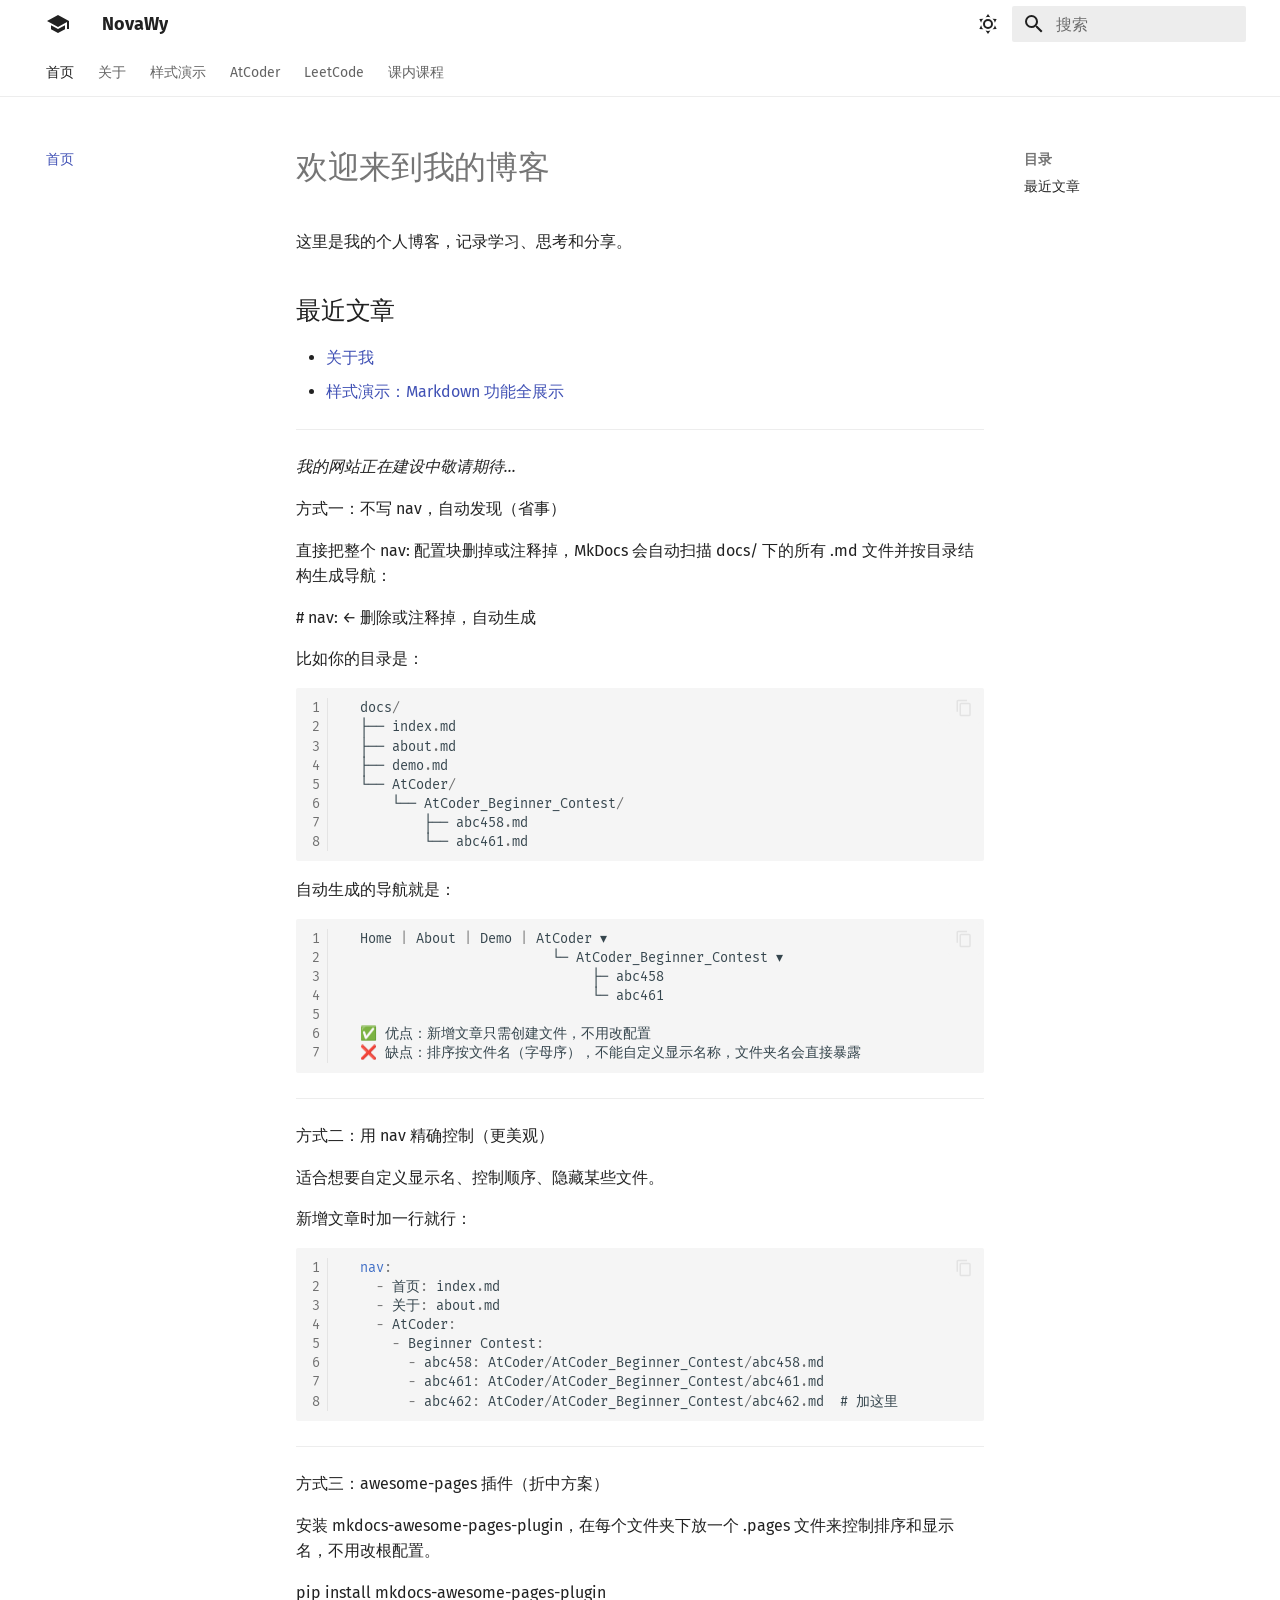
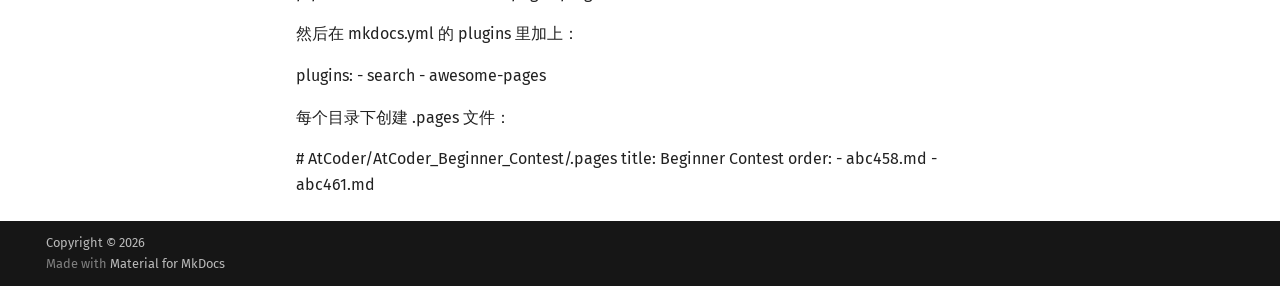
==== index.html @ ab128d50 "deploy: b3b03ea5d27dc5aefdd6d25a1f394c6f93656b08" ====
<!doctype html>
<html lang="zh" class="no-js">
  <head>
    
      <meta charset="utf-8">
      <meta name="viewport" content="width=device-width,initial-scale=1">
      
        <meta name="description" content="个人技术博客">
      
      
      
        <link rel="canonical" href="https://weiy02.github.io/Wei_Blog/">
      
      
      
        <link rel="next" href="about/">
      
      
        
      
      
      <link rel="icon" href="favicon.ico">
      <meta name="generator" content="mkdocs-1.6.1, mkdocs-material-9.7.6">
    
    
      
        <title>NovaWy</title>
      
    
    
      <link rel="stylesheet" href="assets/stylesheets/main.484c7ddc.min.css">
      
        
        <link rel="stylesheet" href="assets/stylesheets/palette.ab4e12ef.min.css">
      
      


    
    
      
    
    
      
        
        
        <link rel="preconnect" href="https://fonts.gstatic.com" crossorigin>
        <link rel="stylesheet" href="https://fonts.googleapis.com/css?family=Fira+Sans:300,300i,400,400i,700,700i%7CFira+Mono:400,400i,700,700i&display=fallback">
        <style>:root{--md-text-font:"Fira Sans";--md-code-font:"Fira Mono"}</style>
      
    
    
    <script>__md_scope=new URL(".",location),__md_hash=e=>[...e].reduce(((e,_)=>(e<<5)-e+_.charCodeAt(0)),0),__md_get=(e,_=localStorage,t=__md_scope)=>JSON.parse(_.getItem(t.pathname+"."+e)),__md_set=(e,_,t=localStorage,a=__md_scope)=>{try{t.setItem(a.pathname+"."+e,JSON.stringify(_))}catch(e){}}</script>
    
      

    
    
  </head>
  
  
    
    
      
    
    
    
    
    <body dir="ltr" data-md-color-scheme="default" data-md-color-primary="white" data-md-color-accent="red">
  
    
    <input class="md-toggle" data-md-toggle="drawer" type="checkbox" id="__drawer" autocomplete="off">
    <input class="md-toggle" data-md-toggle="search" type="checkbox" id="__search" autocomplete="off">
    <label class="md-overlay" for="__drawer"></label>
    <div data-md-component="skip">
      
        
        <a href="#_1" class="md-skip">
          跳转至
        </a>
      
    </div>
    <div data-md-component="announce">
      
    </div>
    
    
      

<header class="md-header" data-md-component="header">
  <nav class="md-header__inner md-grid" aria-label="页眉">
    <a href="." title="NovaWy" class="md-header__button md-logo" aria-label="NovaWy" data-md-component="logo">
      
  
  <svg xmlns="http://www.w3.org/2000/svg" viewBox="0 0 24 24"><path d="M12 3 1 9l11 6 9-4.91V17h2V9M5 13.18v4L12 21l7-3.82v-4L12 17z"/></svg>

    </a>
    <label class="md-header__button md-icon" for="__drawer">
      
      <svg xmlns="http://www.w3.org/2000/svg" viewBox="0 0 24 24"><path d="M3 6h18v2H3zm0 5h18v2H3zm0 5h18v2H3z"/></svg>
    </label>
    <div class="md-header__title" data-md-component="header-title">
      <div class="md-header__ellipsis">
        <div class="md-header__topic">
          <span class="md-ellipsis">
            NovaWy
          </span>
        </div>
        <div class="md-header__topic" data-md-component="header-topic">
          <span class="md-ellipsis">
            
              首页
            
          </span>
        </div>
      </div>
    </div>
    
      
        <form class="md-header__option" data-md-component="palette">
  
    
    
    
    <input class="md-option" data-md-color-media="(prefers-color-scheme: light)" data-md-color-scheme="default" data-md-color-primary="white" data-md-color-accent="red"  aria-label="切换暗色模式"  type="radio" name="__palette" id="__palette_0">
    
      <label class="md-header__button md-icon" title="切换暗色模式" for="__palette_1" hidden>
        <svg xmlns="http://www.w3.org/2000/svg" viewBox="0 0 24 24"><path d="M12 7a5 5 0 0 1 5 5 5 5 0 0 1-5 5 5 5 0 0 1-5-5 5 5 0 0 1 5-5m0 2a3 3 0 0 0-3 3 3 3 0 0 0 3 3 3 3 0 0 0 3-3 3 3 0 0 0-3-3m0-7 2.39 3.42C13.65 5.15 12.84 5 12 5s-1.65.15-2.39.42zM3.34 7l4.16-.35A7.2 7.2 0 0 0 5.94 8.5c-.44.74-.69 1.5-.83 2.29zm.02 10 1.76-3.77a7.131 7.131 0 0 0 2.38 4.14zM20.65 7l-1.77 3.79a7.02 7.02 0 0 0-2.38-4.15zm-.01 10-4.14.36c.59-.51 1.12-1.14 1.54-1.86.42-.73.69-1.5.83-2.29zM12 22l-2.41-3.44c.74.27 1.55.44 2.41.44.82 0 1.63-.17 2.37-.44z"/></svg>
      </label>
    
  
    
    
    
    <input class="md-option" data-md-color-media="(prefers-color-scheme: dark)" data-md-color-scheme="slate" data-md-color-primary="blue" data-md-color-accent="blue"  aria-label="切换亮色模式"  type="radio" name="__palette" id="__palette_1">
    
      <label class="md-header__button md-icon" title="切换亮色模式" for="__palette_0" hidden>
        <svg xmlns="http://www.w3.org/2000/svg" viewBox="0 0 24 24"><path d="m17.75 4.09-2.53 1.94.91 3.06-2.63-1.81-2.63 1.81.91-3.06-2.53-1.94L12.44 4l1.06-3 1.06 3zm3.5 6.91-1.64 1.25.59 1.98-1.7-1.17-1.7 1.17.59-1.98L15.75 11l2.06-.05L18.5 9l.69 1.95zm-2.28 4.95c.83-.08 1.72 1.1 1.19 1.85-.32.45-.66.87-1.08 1.27C15.17 23 8.84 23 4.94 19.07c-3.91-3.9-3.91-10.24 0-14.14.4-.4.82-.76 1.27-1.08.75-.53 1.93.36 1.85 1.19-.27 2.86.69 5.83 2.89 8.02a9.96 9.96 0 0 0 8.02 2.89m-1.64 2.02a12.08 12.08 0 0 1-7.8-3.47c-2.17-2.19-3.33-5-3.49-7.82-2.81 3.14-2.7 7.96.31 10.98 3.02 3.01 7.84 3.12 10.98.31"/></svg>
      </label>
    
  
</form>
      
    
    
      <script>var palette=__md_get("__palette");if(palette&&palette.color){if("(prefers-color-scheme)"===palette.color.media){var media=matchMedia("(prefers-color-scheme: light)"),input=document.querySelector(media.matches?"[data-md-color-media='(prefers-color-scheme: light)']":"[data-md-color-media='(prefers-color-scheme: dark)']");palette.color.media=input.getAttribute("data-md-color-media"),palette.color.scheme=input.getAttribute("data-md-color-scheme"),palette.color.primary=input.getAttribute("data-md-color-primary"),palette.color.accent=input.getAttribute("data-md-color-accent")}for(var[key,value]of Object.entries(palette.color))document.body.setAttribute("data-md-color-"+key,value)}</script>
    
    
    
      
      
        <label class="md-header__button md-icon" for="__search">
          
          <svg xmlns="http://www.w3.org/2000/svg" viewBox="0 0 24 24"><path d="M9.5 3A6.5 6.5 0 0 1 16 9.5c0 1.61-.59 3.09-1.56 4.23l.27.27h.79l5 5-1.5 1.5-5-5v-.79l-.27-.27A6.52 6.52 0 0 1 9.5 16 6.5 6.5 0 0 1 3 9.5 6.5 6.5 0 0 1 9.5 3m0 2C7 5 5 7 5 9.5S7 14 9.5 14 14 12 14 9.5 12 5 9.5 5"/></svg>
        </label>
        <div class="md-search" data-md-component="search" role="dialog">
  <label class="md-search__overlay" for="__search"></label>
  <div class="md-search__inner" role="search">
    <form class="md-search__form" name="search">
      <input type="text" class="md-search__input" name="query" aria-label="搜索" placeholder="搜索" autocapitalize="off" autocorrect="off" autocomplete="off" spellcheck="false" data-md-component="search-query" required>
      <label class="md-search__icon md-icon" for="__search">
        
        <svg xmlns="http://www.w3.org/2000/svg" viewBox="0 0 24 24"><path d="M9.5 3A6.5 6.5 0 0 1 16 9.5c0 1.61-.59 3.09-1.56 4.23l.27.27h.79l5 5-1.5 1.5-5-5v-.79l-.27-.27A6.52 6.52 0 0 1 9.5 16 6.5 6.5 0 0 1 3 9.5 6.5 6.5 0 0 1 9.5 3m0 2C7 5 5 7 5 9.5S7 14 9.5 14 14 12 14 9.5 12 5 9.5 5"/></svg>
        
        <svg xmlns="http://www.w3.org/2000/svg" viewBox="0 0 24 24"><path d="M20 11v2H8l5.5 5.5-1.42 1.42L4.16 12l7.92-7.92L13.5 5.5 8 11z"/></svg>
      </label>
      <nav class="md-search__options" aria-label="查找">
        
        <button type="reset" class="md-search__icon md-icon" title="清空当前内容" aria-label="清空当前内容" tabindex="-1">
          
          <svg xmlns="http://www.w3.org/2000/svg" viewBox="0 0 24 24"><path d="M19 6.41 17.59 5 12 10.59 6.41 5 5 6.41 10.59 12 5 17.59 6.41 19 12 13.41 17.59 19 19 17.59 13.41 12z"/></svg>
        </button>
      </nav>
      
    </form>
    <div class="md-search__output">
      <div class="md-search__scrollwrap" tabindex="0" data-md-scrollfix>
        <div class="md-search-result" data-md-component="search-result">
          <div class="md-search-result__meta">
            正在初始化搜索引擎
          </div>
          <ol class="md-search-result__list" role="presentation"></ol>
        </div>
      </div>
    </div>
  </div>
</div>
      
    
    
  </nav>
  
</header>
    
    <div class="md-container" data-md-component="container">
      
      
        
          
            
<nav class="md-tabs" aria-label="标签" data-md-component="tabs">
  <div class="md-grid">
    <ul class="md-tabs__list">
      
        
  
  
  
    
  
  
    <li class="md-tabs__item md-tabs__item--active">
      <a href="." class="md-tabs__link">
        
  
  
    
  
  首页

      </a>
    </li>
  

      
        
  
  
  
  
    <li class="md-tabs__item">
      <a href="about/" class="md-tabs__link">
        
  
  
    
  
  关于

      </a>
    </li>
  

      
        
  
  
  
  
    <li class="md-tabs__item">
      <a href="demo/" class="md-tabs__link">
        
  
  
    
  
  样式演示

      </a>
    </li>
  

      
        
  
  
  
  
    
    
      
  
  
  
  
    
    
      <li class="md-tabs__item">
        <a href="AtCoder/AtCoder_Beginner_Contest/abc458/" class="md-tabs__link">
          
  
  
  AtCoder

        </a>
      </li>
    
  

    
  

      
        
  
  
  
  
    
    
      <li class="md-tabs__item">
        <a href="LeetCode/11/" class="md-tabs__link">
          
  
  
  LeetCode

        </a>
      </li>
    
  

      
        
  
  
  
  
    
    
      <li class="md-tabs__item">
        <a href="Classes/%E6%95%B0%E6%8D%AE%E5%BA%93/" class="md-tabs__link">
          
  
  
  课内课程

        </a>
      </li>
    
  

      
    </ul>
  </div>
</nav>
          
        
      
      <main class="md-main" data-md-component="main">
        <div class="md-main__inner md-grid">
          
            
              
              <div class="md-sidebar md-sidebar--primary" data-md-component="sidebar" data-md-type="navigation" >
                <div class="md-sidebar__scrollwrap">
                  <div class="md-sidebar__inner">
                    


  


<nav class="md-nav md-nav--primary md-nav--lifted" aria-label="导航栏" data-md-level="0">
  <label class="md-nav__title" for="__drawer">
    <a href="." title="NovaWy" class="md-nav__button md-logo" aria-label="NovaWy" data-md-component="logo">
      
  
  <svg xmlns="http://www.w3.org/2000/svg" viewBox="0 0 24 24"><path d="M12 3 1 9l11 6 9-4.91V17h2V9M5 13.18v4L12 21l7-3.82v-4L12 17z"/></svg>

    </a>
    NovaWy
  </label>
  
  <ul class="md-nav__list" data-md-scrollfix>
    
      
      
  
  
    
  
  
  
    <li class="md-nav__item md-nav__item--active">
      
      <input class="md-nav__toggle md-toggle" type="checkbox" id="__toc">
      
      
        
      
      
        <label class="md-nav__link md-nav__link--active" for="__toc">
          
  
  
  <span class="md-ellipsis">
    
  
    首页
  

    
  </span>
  
  

          <span class="md-nav__icon md-icon"></span>
        </label>
      
      <a href="." class="md-nav__link md-nav__link--active">
        
  
  
  <span class="md-ellipsis">
    
  
    首页
  

    
  </span>
  
  

      </a>
      
        

<nav class="md-nav md-nav--secondary" aria-label="目录">
  
  
  
    
  
  
    <label class="md-nav__title" for="__toc">
      <span class="md-nav__icon md-icon"></span>
      目录
    </label>
    <ul class="md-nav__list" data-md-component="toc" data-md-scrollfix>
      
        <li class="md-nav__item">
  <a href="#_2" class="md-nav__link">
    <span class="md-ellipsis">
      
        最近文章
      
    </span>
  </a>
  
</li>
      
    </ul>
  
</nav>
      
    </li>
  

    
      
      
  
  
  
  
    <li class="md-nav__item">
      <a href="about/" class="md-nav__link">
        
  
  
  <span class="md-ellipsis">
    
  
    关于
  

    
  </span>
  
  

      </a>
    </li>
  

    
      
      
  
  
  
  
    <li class="md-nav__item">
      <a href="demo/" class="md-nav__link">
        
  
  
  <span class="md-ellipsis">
    
  
    样式演示
  

    
  </span>
  
  

      </a>
    </li>
  

    
      
      
  
  
  
  
    
    
    
    
      
      
    
    
    <li class="md-nav__item md-nav__item--nested">
      
        
        
        <input class="md-nav__toggle md-toggle " type="checkbox" id="__nav_4" >
        
          
          <label class="md-nav__link" for="__nav_4" id="__nav_4_label" tabindex="0">
            
  
  
  <span class="md-ellipsis">
    
  
    AtCoder
  

    
  </span>
  
  

            <span class="md-nav__icon md-icon"></span>
          </label>
        
        <nav class="md-nav" data-md-level="1" aria-labelledby="__nav_4_label" aria-expanded="false">
          <label class="md-nav__title" for="__nav_4">
            <span class="md-nav__icon md-icon"></span>
            
  
    AtCoder
  

          </label>
          <ul class="md-nav__list" data-md-scrollfix>
            
              
                
  
  
  
  
    
    
    
    
      
      
    
    
    <li class="md-nav__item md-nav__item--nested">
      
        
        
        <input class="md-nav__toggle md-toggle " type="checkbox" id="__nav_4_1" >
        
          
          <label class="md-nav__link" for="__nav_4_1" id="__nav_4_1_label" tabindex="0">
            
  
  
  <span class="md-ellipsis">
    
  
    Beginner Contest
  

    
  </span>
  
  

            <span class="md-nav__icon md-icon"></span>
          </label>
        
        <nav class="md-nav" data-md-level="2" aria-labelledby="__nav_4_1_label" aria-expanded="false">
          <label class="md-nav__title" for="__nav_4_1">
            <span class="md-nav__icon md-icon"></span>
            
  
    Beginner Contest
  

          </label>
          <ul class="md-nav__list" data-md-scrollfix>
            
              
                
  
  
  
  
    <li class="md-nav__item">
      <a href="AtCoder/AtCoder_Beginner_Contest/abc458/" class="md-nav__link">
        
  
  
  <span class="md-ellipsis">
    
  
    abc458
  

    
  </span>
  
  

      </a>
    </li>
  

              
            
              
                
  
  
  
  
    <li class="md-nav__item">
      <a href="AtCoder/AtCoder_Beginner_Contest/abc461/" class="md-nav__link">
        
  
  
  <span class="md-ellipsis">
    
  
    abc461
  

    
  </span>
  
  

      </a>
    </li>
  

              
            
          </ul>
        </nav>
      
    </li>
  

              
            
          </ul>
        </nav>
      
    </li>
  

    
      
      
  
  
  
  
    
    
    
    
      
      
    
    
    <li class="md-nav__item md-nav__item--nested">
      
        
        
        <input class="md-nav__toggle md-toggle " type="checkbox" id="__nav_5" >
        
          
          <label class="md-nav__link" for="__nav_5" id="__nav_5_label" tabindex="0">
            
  
  
  <span class="md-ellipsis">
    
  
    LeetCode
  

    
  </span>
  
  

            <span class="md-nav__icon md-icon"></span>
          </label>
        
        <nav class="md-nav" data-md-level="1" aria-labelledby="__nav_5_label" aria-expanded="false">
          <label class="md-nav__title" for="__nav_5">
            <span class="md-nav__icon md-icon"></span>
            
  
    LeetCode
  

          </label>
          <ul class="md-nav__list" data-md-scrollfix>
            
              
                
  
  
  
  
    <li class="md-nav__item">
      <a href="LeetCode/11/" class="md-nav__link">
        
  
  
  <span class="md-ellipsis">
    
  
    第11题
  

    
  </span>
  
  

      </a>
    </li>
  

              
            
          </ul>
        </nav>
      
    </li>
  

    
      
      
  
  
  
  
    
    
    
    
      
      
    
    
    <li class="md-nav__item md-nav__item--nested">
      
        
        
        <input class="md-nav__toggle md-toggle " type="checkbox" id="__nav_6" >
        
          
          <label class="md-nav__link" for="__nav_6" id="__nav_6_label" tabindex="0">
            
  
  
  <span class="md-ellipsis">
    
  
    课内课程
  

    
  </span>
  
  

            <span class="md-nav__icon md-icon"></span>
          </label>
        
        <nav class="md-nav" data-md-level="1" aria-labelledby="__nav_6_label" aria-expanded="false">
          <label class="md-nav__title" for="__nav_6">
            <span class="md-nav__icon md-icon"></span>
            
  
    课内课程
  

          </label>
          <ul class="md-nav__list" data-md-scrollfix>
            
              
                
  
  
  
  
    <li class="md-nav__item">
      <a href="Classes/%E6%95%B0%E6%8D%AE%E5%BA%93/" class="md-nav__link">
        
  
  
  <span class="md-ellipsis">
    
  
    数据库
  

    
  </span>
  
  

      </a>
    </li>
  

              
            
          </ul>
        </nav>
      
    </li>
  

    
  </ul>
</nav>
                  </div>
                </div>
              </div>
            
            
              
              <div class="md-sidebar md-sidebar--secondary" data-md-component="sidebar" data-md-type="toc" >
                <div class="md-sidebar__scrollwrap">
                  <div class="md-sidebar__inner">
                    

<nav class="md-nav md-nav--secondary" aria-label="目录">
  
  
  
    
  
  
    <label class="md-nav__title" for="__toc">
      <span class="md-nav__icon md-icon"></span>
      目录
    </label>
    <ul class="md-nav__list" data-md-component="toc" data-md-scrollfix>
      
        <li class="md-nav__item">
  <a href="#_2" class="md-nav__link">
    <span class="md-ellipsis">
      
        最近文章
      
    </span>
  </a>
  
</li>
      
    </ul>
  
</nav>
                  </div>
                </div>
              </div>
            
          
          
            <div class="md-content" data-md-component="content">
              
              <article class="md-content__inner md-typeset">
                
                  



<h1 id="_1">欢迎来到我的博客<a class="headerlink" href="#_1" title="Permanent link"></a></h1>
<p>这里是我的个人博客，记录学习、思考和分享。</p>
<h2 id="_2">最近文章<a class="headerlink" href="#_2" title="Permanent link"></a></h2>
<ul>
<li><a href="about/">关于我</a></li>
<li><a href="demo/">样式演示：Markdown 功能全展示</a></li>
</ul>
<hr />
<p><em>我的网站正在建设中敬请期待...</em></p>
<p>方式一：不写 nav，自动发现（省事）</p>
<p>直接把整个 nav: 配置块删掉或注释掉，MkDocs 会自动扫描 docs/ 下的所有 .md
  文件并按目录结构生成导航：</p>
<p># nav:         ← 删除或注释掉，自动生成</p>
<p>比如你的目录是：
<div class="highlight"><table class="highlighttable"><tr><td class="linenos"><div class="linenodiv"><pre><span></span><span class="normal">1</span>
<span class="normal">2</span>
<span class="normal">3</span>
<span class="normal">4</span>
<span class="normal">5</span>
<span class="normal">6</span>
<span class="normal">7</span>
<span class="normal">8</span></pre></div></td><td class="code"><div><pre><span></span><code><span class="w">  </span><span class="n">docs</span><span class="o">/</span>
<span class="w">  </span><span class="err">├──</span><span class="w"> </span><span class="n">index</span><span class="p">.</span><span class="n">md</span>
<span class="w">  </span><span class="err">├──</span><span class="w"> </span><span class="n">about</span><span class="p">.</span><span class="n">md</span>
<span class="w">  </span><span class="err">├──</span><span class="w"> </span><span class="n">demo</span><span class="p">.</span><span class="n">md</span>
<span class="w">  </span><span class="err">└──</span><span class="w"> </span><span class="n">AtCoder</span><span class="o">/</span>
<span class="w">      </span><span class="err">└──</span><span class="w"> </span><span class="n">AtCoder_Beginner_Contest</span><span class="o">/</span>
<span class="w">          </span><span class="err">├──</span><span class="w"> </span><span class="n">abc458</span><span class="p">.</span><span class="n">md</span>
<span class="w">          </span><span class="err">└──</span><span class="w"> </span><span class="n">abc461</span><span class="p">.</span><span class="n">md</span>
</code></pre></div></td></tr></table></div></p>
<p>自动生成的导航就是：
<div class="highlight"><table class="highlighttable"><tr><td class="linenos"><div class="linenodiv"><pre><span></span><span class="normal">1</span>
<span class="normal">2</span>
<span class="normal">3</span>
<span class="normal">4</span>
<span class="normal">5</span>
<span class="normal">6</span>
<span class="normal">7</span></pre></div></td><td class="code"><div><pre><span></span><code><span class="w">  </span><span class="n">Home</span><span class="w"> </span><span class="o">|</span><span class="w"> </span><span class="n">About</span><span class="w"> </span><span class="o">|</span><span class="w"> </span><span class="n">Demo</span><span class="w"> </span><span class="o">|</span><span class="w"> </span><span class="n">AtCoder</span><span class="w"> </span><span class="err">▾</span>
<span class="w">                          </span><span class="err">└─</span><span class="w"> </span><span class="n">AtCoder_Beginner_Contest</span><span class="w"> </span><span class="err">▾</span>
<span class="w">                               </span><span class="err">├─</span><span class="w"> </span><span class="n">abc458</span>
<span class="w">                               </span><span class="err">└─</span><span class="w"> </span><span class="n">abc461</span>

<span class="w">  </span><span class="err">✅</span><span class="w"> </span><span class="n">优点</span><span class="err">：</span><span class="n">新增文章只需创建文件</span><span class="err">，</span><span class="n">不用改配置</span>
<span class="w">  </span><span class="err">❌</span><span class="w"> </span><span class="n">缺点</span><span class="err">：</span><span class="n">排序按文件名</span><span class="err">（</span><span class="n">字母序</span><span class="err">），</span><span class="n">不能自定义显示名称</span><span class="err">，</span><span class="n">文件夹名会直接暴露</span>
</code></pre></div></td></tr></table></div></p>
<hr />
<p>方式二：用 nav 精确控制（更美观）</p>
<p>适合想要自定义显示名、控制顺序、隐藏某些文件。</p>
<p>新增文章时加一行就行：
<div class="highlight"><table class="highlighttable"><tr><td class="linenos"><div class="linenodiv"><pre><span></span><span class="normal">1</span>
<span class="normal">2</span>
<span class="normal">3</span>
<span class="normal">4</span>
<span class="normal">5</span>
<span class="normal">6</span>
<span class="normal">7</span>
<span class="normal">8</span></pre></div></td><td class="code"><div><pre><span></span><code><span class="w">  </span><span class="nl">nav</span><span class="p">:</span>
<span class="w">    </span><span class="o">-</span><span class="w"> </span><span class="n">首页</span><span class="o">:</span><span class="w"> </span><span class="n">index</span><span class="p">.</span><span class="n">md</span>
<span class="w">    </span><span class="o">-</span><span class="w"> </span><span class="n">关于</span><span class="o">:</span><span class="w"> </span><span class="n">about</span><span class="p">.</span><span class="n">md</span>
<span class="w">    </span><span class="o">-</span><span class="w"> </span><span class="n">AtCoder</span><span class="o">:</span>
<span class="w">      </span><span class="o">-</span><span class="w"> </span><span class="n">Beginner</span><span class="w"> </span><span class="n">Contest</span><span class="o">:</span>
<span class="w">        </span><span class="o">-</span><span class="w"> </span><span class="n">abc458</span><span class="o">:</span><span class="w"> </span><span class="n">AtCoder</span><span class="o">/</span><span class="n">AtCoder_Beginner_Contest</span><span class="o">/</span><span class="n">abc458</span><span class="p">.</span><span class="n">md</span>
<span class="w">        </span><span class="o">-</span><span class="w"> </span><span class="n">abc461</span><span class="o">:</span><span class="w"> </span><span class="n">AtCoder</span><span class="o">/</span><span class="n">AtCoder_Beginner_Contest</span><span class="o">/</span><span class="n">abc461</span><span class="p">.</span><span class="n">md</span>
<span class="w">        </span><span class="o">-</span><span class="w"> </span><span class="n">abc462</span><span class="o">:</span><span class="w"> </span><span class="n">AtCoder</span><span class="o">/</span><span class="n">AtCoder_Beginner_Contest</span><span class="o">/</span><span class="n">abc462</span><span class="p">.</span><span class="n">md</span><span class="w">  </span><span class="err">#</span><span class="w"> </span><span class="n">加这里</span>
</code></pre></div></td></tr></table></div></p>
<hr />
<p>方式三：awesome-pages 插件（折中方案）</p>
<p>安装 mkdocs-awesome-pages-plugin，在每个文件夹下放一个 .pages
  文件来控制排序和显示名，不用改根配置。</p>
<p>pip install mkdocs-awesome-pages-plugin</p>
<p>然后在 mkdocs.yml 的 plugins 里加上：</p>
<p>plugins:
    - search
    - awesome-pages</p>
<p>每个目录下创建 .pages 文件：</p>
<p># AtCoder/AtCoder_Beginner_Contest/.pages
  title: Beginner Contest
  order:
    - abc458.md
    - abc461.md</p>












                
              </article>
            </div>
          
          
<script>var target=document.getElementById(location.hash.slice(1));target&&target.name&&(target.checked=target.name.startsWith("__tabbed_"))</script>
        </div>
        
      </main>
      
        <footer class="md-footer">
  
  <div class="md-footer-meta md-typeset">
    <div class="md-footer-meta__inner md-grid">
      <div class="md-copyright">
  
    <div class="md-copyright__highlight">
      Copyright &copy; 2026
    </div>
  
  
    Made with
    <a href="https://squidfunk.github.io/mkdocs-material/" target="_blank" rel="noopener">
      Material for MkDocs
    </a>
  
</div>
      
    </div>
  </div>
</footer>
      
    </div>
    <div class="md-dialog" data-md-component="dialog">
      <div class="md-dialog__inner md-typeset"></div>
    </div>
    
    
    
      
      
      <script id="__config" type="application/json">{"annotate": null, "base": ".", "features": ["navigation.tabs", "navigation.instant", "content.code.copy"], "search": "assets/javascripts/workers/search.2c215733.min.js", "tags": null, "translations": {"clipboard.copied": "\u5df2\u590d\u5236", "clipboard.copy": "\u590d\u5236", "search.result.more.one": "\u5728\u8be5\u9875\u4e0a\u8fd8\u6709 1 \u4e2a\u7b26\u5408\u6761\u4ef6\u7684\u7ed3\u679c", "search.result.more.other": "\u5728\u8be5\u9875\u4e0a\u8fd8\u6709 # \u4e2a\u7b26\u5408\u6761\u4ef6\u7684\u7ed3\u679c", "search.result.none": "\u6ca1\u6709\u627e\u5230\u7b26\u5408\u6761\u4ef6\u7684\u7ed3\u679c", "search.result.one": "\u627e\u5230 1 \u4e2a\u7b26\u5408\u6761\u4ef6\u7684\u7ed3\u679c", "search.result.other": "# \u4e2a\u7b26\u5408\u6761\u4ef6\u7684\u7ed3\u679c", "search.result.placeholder": "\u952e\u5165\u4ee5\u5f00\u59cb\u641c\u7d22", "search.result.term.missing": "\u7f3a\u5c11", "select.version": "\u9009\u62e9\u5f53\u524d\u7248\u672c"}, "version": null}</script>
    
    
      <script src="assets/javascripts/bundle.79ae519e.min.js"></script>
      
    
  </body>
</html>
---- assets/stylesheets/main.484c7ddc.min.css ----
@charset "UTF-8";html{-webkit-text-size-adjust:none;-moz-text-size-adjust:none;text-size-adjust:none;box-sizing:border-box}*,:after,:before{box-sizing:inherit}@media (prefers-reduced-motion){*,:after,:before{transition:none!important}}body{margin:0}a,button,input,label{-webkit-tap-highlight-color:transparent}a{color:inherit;text-decoration:none}hr{border:0;box-sizing:initial;display:block;height:.05rem;overflow:visible;padding:0}small{font-size:80%}sub,sup{line-height:1em}img{border-style:none}table{border-collapse:initial;border-spacing:0}td,th{font-weight:400;vertical-align:top}button{background:#0000;border:0;font-family:inherit;font-size:inherit;margin:0;padding:0}input{border:0;outline:none}:root{--md-primary-fg-color:#4051b5;--md-primary-fg-color--light:#5d6cc0;--md-primary-fg-color--dark:#303fa1;--md-primary-bg-color:#fff;--md-primary-bg-color--light:#ffffffb3;--md-accent-fg-color:#526cfe;--md-accent-fg-color--transparent:#526cfe1a;--md-accent-bg-color:#fff;--md-accent-bg-color--light:#ffffffb3}[data-md-color-scheme=default]{color-scheme:light}[data-md-color-scheme=default] img[src$="#gh-dark-mode-only"],[data-md-color-scheme=default] img[src$="#only-dark"]{display:none}:root,[data-md-color-scheme=default]{--md-hue:225deg;--md-default-fg-color:#000000de;--md-default-fg-color--light:#0000008a;--md-default-fg-color--lighter:#00000052;--md-default-fg-color--lightest:#00000012;--md-default-bg-color:#fff;--md-default-bg-color--light:#ffffffb3;--md-default-bg-color--lighter:#ffffff4d;--md-default-bg-color--lightest:#ffffff1f;--md-code-fg-color:#36464e;--md-code-bg-color:#f5f5f5;--md-code-bg-color--light:#f5f5f5b3;--md-code-bg-color--lighter:#f5f5f54d;--md-code-hl-color:#4287ff;--md-code-hl-color--light:#4287ff1a;--md-code-hl-number-color:#d52a2a;--md-code-hl-special-color:#db1457;--md-code-hl-function-color:#a846b9;--md-code-hl-constant-color:#6e59d9;--md-code-hl-keyword-color:#3f6ec6;--md-code-hl-string-color:#1c7d4d;--md-code-hl-name-color:var(--md-code-fg-color);--md-code-hl-operator-color:var(--md-default-fg-color--light);--md-code-hl-punctuation-color:var(--md-default-fg-color--light);--md-code-hl-comment-color:var(--md-default-fg-color--light);--md-code-hl-generic-color:var(--md-default-fg-color--light);--md-code-hl-variable-color:var(--md-default-fg-color--light);--md-typeset-color:var(--md-default-fg-color);--md-typeset-a-color:var(--md-primary-fg-color);--md-typeset-del-color:#f5503d26;--md-typeset-ins-color:#0bd57026;--md-typeset-kbd-color:#fafafa;--md-typeset-kbd-accent-color:#fff;--md-typeset-kbd-border-color:#b8b8b8;--md-typeset-mark-color:#ffff0080;--md-typeset-table-color:#0000001f;--md-typeset-table-color--light:rgba(0,0,0,.035);--md-admonition-fg-color:var(--md-default-fg-color);--md-admonition-bg-color:var(--md-default-bg-color);--md-warning-fg-color:#000000de;--md-warning-bg-color:#ff9;--md-footer-fg-color:#fff;--md-footer-fg-color--light:#ffffffb3;--md-footer-fg-color--lighter:#ffffff73;--md-footer-bg-color:#000000de;--md-footer-bg-color--dark:#00000052;--md-shadow-z1:0 0.2rem 0.5rem #0000000d,0 0 0.05rem #0000001a;--md-shadow-z2:0 0.2rem 0.5rem #0000001a,0 0 0.05rem #00000040;--md-shadow-z3:0 0.2rem 0.5rem #0003,0 0 0.05rem #00000059}.md-icon svg{fill:currentcolor;display:block;height:1.2rem;width:1.2rem}body{-webkit-font-smoothing:antialiased;-moz-osx-font-smoothing:grayscale;--md-text-font-family:var(--md-text-font,_),-apple-system,BlinkMacSystemFont,Helvetica,Arial,sans-serif;--md-code-font-family:var(--md-code-font,_),SFMono-Regular,Consolas,Menlo,monospace}aside,body,input{font-feature-settings:"kern","liga";color:var(--md-typeset-color);font-family:var(--md-text-font-family)}code,kbd,pre{font-feature-settings:"kern";font-family:var(--md-code-font-family)}:root{--md-typeset-table-sort-icon:url('data:image/svg+xml;charset=utf-8,<svg xmlns="http://www.w3.org/2000/svg" viewBox="0 0 24 24"><path d="m18 21-4-4h3V7h-3l4-4 4 4h-3v10h3M2 19v-2h10v2M2 13v-2h7v2M2 7V5h4v2z"/></svg>');--md-typeset-table-sort-icon--asc:url('data:image/svg+xml;charset=utf-8,<svg xmlns="http://www.w3.org/2000/svg" viewBox="0 0 24 24"><path d="M19 17h3l-4 4-4-4h3V3h2M2 17h10v2H2M6 5v2H2V5m0 6h7v2H2z"/></svg>');--md-typeset-table-sort-icon--desc:url('data:image/svg+xml;charset=utf-8,<svg xmlns="http://www.w3.org/2000/svg" viewBox="0 0 24 24"><path d="M19 7h3l-4-4-4 4h3v14h2M2 17h10v2H2M6 5v2H2V5m0 6h7v2H2z"/></svg>')}.md-typeset{-webkit-print-color-adjust:exact;color-adjust:exact;font-size:.8rem;line-height:1.6;overflow-wrap:break-word}@media print{.md-typeset{font-size:.68rem}}.md-typeset blockquote,.md-typeset dl,.md-typeset figure,.md-typeset ol,.md-typeset pre,.md-typeset ul{margin-bottom:1em;margin-top:1em}.md-typeset h1{color:var(--md-default-fg-color--light);font-size:2em;line-height:1.3;margin:0 0 1.25em}.md-typeset h1,.md-typeset h2{font-weight:300;letter-spacing:-.01em}.md-typeset h2{font-size:1.5625em;line-height:1.4;margin:1.6em 0 .64em}.md-typeset h3{font-size:1.25em;font-weight:400;letter-spacing:-.01em;line-height:1.5;margin:1.6em 0 .8em}.md-typeset h2+h3{margin-top:.8em}.md-typeset h4{font-weight:700;letter-spacing:-.01em;margin:1em 0}.md-typeset h5,.md-typeset h6{color:var(--md-default-fg-color--light);font-size:.8em;font-weight:700;letter-spacing:-.01em;margin:1.25em 0}.md-typeset h5{text-transform:uppercase}.md-typeset h5 code{text-transform:none}.md-typeset hr{border-bottom:.05rem solid var(--md-default-fg-color--lightest);display:flow-root;margin:1.5em 0}.md-typeset a{color:var(--md-typeset-a-color);word-break:break-word}.md-typeset a,.md-typeset a:before{transition:color 125ms}.md-typeset a:focus,.md-typeset a:hover{color:var(--md-accent-fg-color)}.md-typeset a:focus code,.md-typeset a:hover code{background-color:var(--md-accent-fg-color--transparent);color:var(--md-accent-fg-color)}.md-typeset a code{color:var(--md-typeset-a-color)}.md-typeset a.focus-visible{outline-color:var(--md-accent-fg-color);outline-offset:.2rem}.md-typeset code,.md-typeset kbd,.md-typeset pre{color:var(--md-code-fg-color);direction:ltr;font-variant-ligatures:none;transition:background-color 125ms}@media print{.md-typeset code,.md-typeset kbd,.md-typeset pre{white-space:pre-wrap}}.md-typeset code{background-color:var(--md-code-bg-color);border-radius:.1rem;-webkit-box-decoration-break:clone;box-decoration-break:clone;font-size:.85em;padding:0 .2941176471em;transition:color 125ms,background-color 125ms;word-break:break-word}.md-typeset code:not(.focus-visible){-webkit-tap-highlight-color:transparent;outline:none}.md-typeset pre{display:flow-root;line-height:1.4;position:relative}.md-typeset pre>code{-webkit-box-decoration-break:slice;box-decoration-break:slice;box-shadow:none;display:block;margin:0;outline-color:var(--md-accent-fg-color);overflow:auto;padding:.7720588235em 1.1764705882em;scrollbar-color:var(--md-default-fg-color--lighter) #0000;scrollbar-width:thin;touch-action:auto;word-break:normal}.md-typeset pre>code:hover{scrollbar-color:var(--md-accent-fg-color) #0000}.md-typeset pre>code::-webkit-scrollbar{height:.2rem;width:.2rem}.md-typeset pre>code::-webkit-scrollbar-thumb{background-color:var(--md-default-fg-color--lighter)}.md-typeset pre>code::-webkit-scrollbar-thumb:hover{background-color:var(--md-accent-fg-color)}.md-typeset kbd{background-color:var(--md-typeset-kbd-color);border-radius:.1rem;box-shadow:0 .1rem 0 .05rem var(--md-typeset-kbd-border-color),0 .1rem 0 var(--md-typeset-kbd-border-color),0 -.1rem .2rem var(--md-typeset-kbd-accent-color) inset;color:var(--md-default-fg-color);display:inline-block;font-size:.75em;padding:0 .6666666667em;vertical-align:text-top;word-break:break-word}.md-typeset mark{background-color:var(--md-typeset-mark-color);-webkit-box-decoration-break:clone;box-decoration-break:clone;color:inherit;word-break:break-word}.md-typeset abbr{cursor:help;text-decoration:none}.md-typeset [data-preview],.md-typeset abbr{border-bottom:.05rem dotted var(--md-default-fg-color--light)}.md-typeset small{opacity:.75}[dir=ltr] .md-typeset sub,[dir=ltr] .md-typeset sup{margin-left:.078125em}[dir=rtl] .md-typeset sub,[dir=rtl] .md-typeset sup{margin-right:.078125em}[dir=ltr] .md-typeset blockquote{padding-left:.6rem}[dir=rtl] .md-typeset blockquote{padding-right:.6rem}[dir=ltr] .md-typeset blockquote{border-left:.2rem solid var(--md-default-fg-color--lighter)}[dir=rtl] .md-typeset blockquote{border-right:.2rem solid var(--md-default-fg-color--lighter)}.md-typeset blockquote{color:var(--md-default-fg-color--light);margin-left:0;margin-right:0}.md-typeset ul{list-style-type:disc}.md-typeset ul[type]{list-style-type:revert-layer}[dir=ltr] .md-typeset ol,[dir=ltr] .md-typeset ul{margin-left:.625em}[dir=rtl] .md-typeset ol,[dir=rtl] .md-typeset ul{margin-right:.625em}.md-typeset ol,.md-typeset ul{padding:0}.md-typeset ol:not([hidden]),.md-typeset ul:not([hidden]){display:flow-root}.md-typeset ol ol,.md-typeset ul ol{list-style-type:lower-alpha}.md-typeset ol ol ol,.md-typeset ul ol ol{list-style-type:lower-roman}.md-typeset ol ol ol ol,.md-typeset ul ol ol ol{list-style-type:upper-alpha}.md-typeset ol ol ol ol ol,.md-typeset ul ol ol ol ol{list-style-type:upper-roman}.md-typeset ol[type],.md-typeset ul[type]{list-style-type:revert-layer}[dir=ltr] .md-typeset ol li,[dir=ltr] .md-typeset ul li{margin-left:1.25em}[dir=rtl] .md-typeset ol li,[dir=rtl] .md-typeset ul li{margin-right:1.25em}.md-typeset ol li,.md-typeset ul li{margin-bottom:.5em}.md-typeset ol li blockquote,.md-typeset ol li p,.md-typeset ul li blockquote,.md-typeset ul li p{margin:.5em 0}.md-typeset ol li:last-child,.md-typeset ul li:last-child{margin-bottom:0}[dir=ltr] .md-typeset ol li ol,[dir=ltr] .md-typeset ol li ul,[dir=ltr] .md-typeset ul li ol,[dir=ltr] .md-typeset ul li ul{margin-left:.625em}[dir=rtl] .md-typeset ol li ol,[dir=rtl] .md-typeset ol li ul,[dir=rtl] .md-typeset ul li ol,[dir=rtl] .md-typeset ul li ul{margin-right:.625em}.md-typeset ol li ol,.md-typeset ol li ul,.md-typeset ul li ol,.md-typeset ul li ul{margin-bottom:.5em;margin-top:.5em}[dir=ltr] .md-typeset dd{margin-left:1.875em}[dir=rtl] .md-typeset dd{margin-right:1.875em}.md-typeset dd{margin-bottom:1.5em;margin-top:1em}.md-typeset img,.md-typeset svg,.md-typeset video{height:auto;max-width:100%}.md-typeset img[align=left]{margin:1em 1em 1em 0}.md-typeset img[align=right]{margin:1em 0 1em 1em}.md-typeset img[align]:only-child{margin-top:0}.md-typeset figure{display:flow-root;margin:1em auto;max-width:100%;text-align:center;width:fit-content}.md-typeset figure img{display:block;margin:0 auto}.md-typeset figcaption{font-style:italic;margin:1em auto;max-width:24rem}.md-typeset iframe{max-width:100%}.md-typeset table:not([class]){background-color:var(--md-default-bg-color);border:.05rem solid var(--md-typeset-table-color);border-radius:.1rem;display:inline-block;font-size:.64rem;max-width:100%;overflow:auto;touch-action:auto}@media print{.md-typeset table:not([class]){display:table}}.md-typeset table:not([class])+*{margin-top:1.5em}.md-typeset table:not([class]) td>:first-child,.md-typeset table:not([class]) th>:first-child{margin-top:0}.md-typeset table:not([class]) td>:last-child,.md-typeset table:not([class]) th>:last-child{margin-bottom:0}.md-typeset table:not([class]) td:not([align]),.md-typeset table:not([class]) th:not([align]){text-align:left}[dir=rtl] .md-typeset table:not([class]) td:not([align]),[dir=rtl] .md-typeset table:not([class]) th:not([align]){text-align:right}.md-typeset table:not([class]) th{font-weight:700;min-width:5rem;padding:.9375em 1.25em;vertical-align:top}.md-typeset table:not([class]) td{border-top:.05rem solid var(--md-typeset-table-color);padding:.9375em 1.25em;vertical-align:top}.md-typeset table:not([class]) tbody tr{transition:background-color 125ms}.md-typeset table:not([class]) tbody tr:hover{background-color:var(--md-typeset-table-color--light);box-shadow:0 .05rem 0 var(--md-default-bg-color) inset}.md-typeset table:not([class]) a{word-break:normal}.md-typeset table th[role=columnheader]{cursor:pointer}[dir=ltr] .md-typeset table th[role=columnheader]:after{margin-left:.5em}[dir=rtl] .md-typeset table th[role=columnheader]:after{margin-right:.5em}.md-typeset table th[role=columnheader]:after{content:"";display:inline-block;height:1.2em;-webkit-mask-image:var(--md-typeset-table-sort-icon);mask-image:var(--md-typeset-table-sort-icon);-webkit-mask-repeat:no-repeat;mask-repeat:no-repeat;-webkit-mask-size:contain;mask-size:contain;transition:background-color 125ms;vertical-align:text-bottom;width:1.2em}.md-typeset table th[role=columnheader]:hover:after{background-color:var(--md-default-fg-color--lighter)}.md-typeset table th[role=columnheader][aria-sort=ascending]:after{background-color:var(--md-default-fg-color--light);-webkit-mask-image:var(--md-typeset-table-sort-icon--asc);mask-image:var(--md-typeset-table-sort-icon--asc)}.md-typeset table th[role=columnheader][aria-sort=descending]:after{background-color:var(--md-default-fg-color--light);-webkit-mask-image:var(--md-typeset-table-sort-icon--desc);mask-image:var(--md-typeset-table-sort-icon--desc)}.md-typeset__scrollwrap{margin:1em -.8rem;overflow-x:auto;touch-action:auto}.md-typeset__table{display:inline-block;margin-bottom:.5em;padding:0 .8rem}@media print{.md-typeset__table{display:block}}html .md-typeset__table table{display:table;margin:0;overflow:hidden;width:100%}@media screen and (max-width:44.984375em){.md-content__inner>pre{margin:1em -.8rem}.md-content__inner>pre code{border-radius:0}}.md-typeset .md-author{border-radius:100%;display:block;flex-shrink:0;height:1.6rem;overflow:hidden;position:relative;transition:color 125ms,transform 125ms;width:1.6rem}.md-typeset .md-author img{display:block}.md-typeset .md-author--more{background:var(--md-default-fg-color--lightest);color:var(--md-default-fg-color--lighter);font-size:.6rem;font-weight:700;line-height:1.6rem;text-align:center}.md-typeset .md-author--long{height:2.4rem;width:2.4rem}.md-typeset a.md-author{transform:scale(1)}.md-typeset a.md-author img{border-radius:100%;filter:grayscale(100%) opacity(75%);transition:filter 125ms}.md-typeset a.md-author:focus,.md-typeset a.md-author:hover{transform:scale(1.1);z-index:1}.md-typeset a.md-author:focus img,.md-typeset a.md-author:hover img{filter:grayscale(0)}.md-banner{background-color:var(--md-footer-bg-color);color:var(--md-footer-fg-color);overflow:auto}@media print{.md-banner{display:none}}.md-banner--warning{background-color:var(--md-warning-bg-color);color:var(--md-warning-fg-color)}.md-banner__inner{font-size:.7rem;margin:.6rem auto;padding:0 .8rem}[dir=ltr] .md-banner__button{float:right}[dir=rtl] .md-banner__button{float:left}.md-banner__button{color:inherit;cursor:pointer;transition:opacity .25s}.no-js .md-banner__button{display:none}.md-banner__button:hover{opacity:.7}html{font-size:125%;height:100%;overflow-x:hidden}@media screen and (min-width:100em){html{font-size:137.5%}}@media screen and (min-width:125em){html{font-size:150%}}body{background-color:var(--md-default-bg-color);display:flex;flex-direction:column;font-size:.5rem;min-height:100%;position:relative;width:100%}@media print{body{display:block}}@media screen and (max-width:59.984375em){body[data-md-scrolllock]{position:fixed}}.md-grid{margin-left:auto;margin-right:auto;max-width:61rem}.md-container{display:flex;flex-direction:column;flex-grow:1}@media print{.md-container{display:block}}.md-main{flex-grow:1}.md-main__inner{display:flex;height:100%;margin-top:1.5rem}.md-ellipsis{overflow:hidden;text-overflow:ellipsis}.md-toggle{display:none}.md-option{height:0;opacity:0;position:absolute;width:0}.md-option:checked+label:not([hidden]){display:block}.md-option.focus-visible+label{outline-color:var(--md-accent-fg-color);outline-style:auto}.md-skip{background-color:var(--md-default-fg-color);border-radius:.1rem;color:var(--md-default-bg-color);font-size:.64rem;margin:.5rem;opacity:0;outline-color:var(--md-accent-fg-color);padding:.3rem .5rem;position:fixed;transform:translateY(.4rem);z-index:-1}.md-skip:focus{opacity:1;transform:translateY(0);transition:transform .25s cubic-bezier(.4,0,.2,1),opacity 175ms 75ms;z-index:10}@page{margin:25mm}:root{--md-clipboard-icon:url('data:image/svg+xml;charset=utf-8,<svg xmlns="http://www.w3.org/2000/svg" viewBox="0 0 24 24"><path d="M19 21H8V7h11m0-2H8a2 2 0 0 0-2 2v14a2 2 0 0 0 2 2h11a2 2 0 0 0 2-2V7a2 2 0 0 0-2-2m-3-4H4a2 2 0 0 0-2 2v14h2V3h12z"/></svg>')}.md-clipboard{border-radius:.1rem;color:var(--md-default-fg-color--lightest);cursor:pointer;height:1.5em;outline-color:var(--md-accent-fg-color);outline-offset:.1rem;transition:color .25s;width:1.5em;z-index:1}@media print{.md-clipboard{display:none}}.md-clipboard:not(.focus-visible){-webkit-tap-highlight-color:transparent;outline:none}:hover>.md-clipboard{color:var(--md-default-fg-color--light)}.md-clipboard:focus,.md-clipboard:hover{color:var(--md-accent-fg-color)}.md-clipboard:after{background-color:currentcolor;content:"";display:block;height:1.125em;margin:0 auto;-webkit-mask-image:var(--md-clipboard-icon);mask-image:var(--md-clipboard-icon);-webkit-mask-position:center;mask-position:center;-webkit-mask-repeat:no-repeat;mask-repeat:no-repeat;-webkit-mask-size:contain;mask-size:contain;width:1.125em}.md-clipboard--inline{cursor:pointer}.md-clipboard--inline code{transition:color .25s,background-color .25s}.md-clipboard--inline:focus code,.md-clipboard--inline:hover code{background-color:var(--md-accent-fg-color--transparent);color:var(--md-accent-fg-color)}:root{--md-code-select-icon:url('data:image/svg+xml;charset=utf-8,<svg xmlns="http://www.w3.org/2000/svg" viewBox="0 0 24 24"><path d="M19 19h-4v2h4c1.1 0 2-.9 2-2v-4h-2m0-12h-4v2h4v4h2V5c0-1.1-.9-2-2-2M5 5h4V3H5c-1.1 0-2 .9-2 2v4h2m0 6H3v4c0 1.1.9 2 2 2h4v-2H5zm2-4h2v2H7zm4 0h2v2h-2zm4 0h2v2h-2zM7 7h2v2H7zm4 0h2v2h-2zm4 0h2v2h-2zm-8 8h2v2H7zm4 0h2v2h-2zm4 0h2v2h-2z"/></svg>');--md-code-copy-icon:url('data:image/svg+xml;charset=utf-8,<svg xmlns="http://www.w3.org/2000/svg" viewBox="0 0 24 24"><path d="M19 21H8V7h11m0-2H8a2 2 0 0 0-2 2v14a2 2 0 0 0 2 2h11a2 2 0 0 0 2-2V7a2 2 0 0 0-2-2m-3-4H4a2 2 0 0 0-2 2v14h2V3h12z"/></svg>')}.md-typeset .md-code__content{display:grid}.md-code__nav{background-color:var(--md-code-bg-color--lighter);border-radius:.1rem;display:flex;gap:.2rem;padding:.2rem;position:absolute;right:.25em;top:.25em;transition:background-color .25s;z-index:1}:hover>.md-code__nav{background-color:var(--md-code-bg-color--light)}.md-code__button{color:var(--md-default-fg-color--lightest);cursor:pointer;display:block;height:1.5em;outline-color:var(--md-accent-fg-color);outline-offset:.1rem;transition:color .25s;width:1.5em}:hover>*>.md-code__button{color:var(--md-default-fg-color--light)}.md-code__button.focus-visible,.md-code__button:hover{color:var(--md-accent-fg-color)}.md-code__button--active{color:var(--md-default-fg-color)!important}.md-code__button:after{background-color:currentcolor;content:"";display:block;height:1.125em;margin:0 auto;-webkit-mask-position:center;mask-position:center;-webkit-mask-repeat:no-repeat;mask-repeat:no-repeat;-webkit-mask-size:contain;mask-size:contain;width:1.125em}.md-code__button[data-md-type=select]:after{-webkit-mask-image:var(--md-code-select-icon);mask-image:var(--md-code-select-icon)}.md-code__button[data-md-type=copy]:after{-webkit-mask-image:var(--md-code-copy-icon);mask-image:var(--md-code-copy-icon)}@keyframes consent{0%{opacity:0;transform:translateY(100%)}to{opacity:1;transform:translateY(0)}}@keyframes overlay{0%{opacity:0}to{opacity:1}}.md-consent__overlay{animation:overlay .25s both;-webkit-backdrop-filter:blur(.1rem);backdrop-filter:blur(.1rem);background-color:#0000008a;height:100%;opacity:1;position:fixed;top:0;width:100%;z-index:5}.md-consent__inner{animation:consent .5s cubic-bezier(.1,.7,.1,1) both;background-color:var(--md-default-bg-color);border:0;border-radius:.1rem;bottom:0;box-shadow:0 0 .2rem #0000001a,0 .2rem .4rem #0003;max-height:100%;overflow:auto;padding:0;position:fixed;width:100%;z-index:5}.md-consent__form{padding:.8rem}.md-consent__settings{display:none;margin:1em 0}input:checked+.md-consent__settings{display:block}.md-consent__controls{margin-bottom:.8rem}.md-typeset .md-consent__controls .md-button{display:inline}@media screen and (max-width:44.984375em){.md-typeset .md-consent__controls .md-button{display:block;margin-top:.4rem;text-align:center;width:100%}}.md-consent label{cursor:pointer}.md-content{flex-grow:1;min-width:0}.md-content__inner{margin:0 .8rem 1.2rem;padding-top:.6rem}@media screen and (min-width:76.25em){[dir=ltr] .md-sidebar--primary:not([hidden])~.md-content>.md-content__inner{margin-left:1.2rem}[dir=ltr] .md-sidebar--secondary:not([hidden])~.md-content>.md-content__inner,[dir=rtl] .md-sidebar--primary:not([hidden])~.md-content>.md-content__inner{margin-right:1.2rem}[dir=rtl] .md-sidebar--secondary:not([hidden])~.md-content>.md-content__inner{margin-left:1.2rem}}.md-content__inner:before{content:"";display:block;height:.4rem}.md-content__inner>:last-child{margin-bottom:0}[dir=ltr] .md-content__button{float:right}[dir=rtl] .md-content__button{float:left}[dir=ltr] .md-content__button{margin-left:.4rem}[dir=rtl] .md-content__button{margin-right:.4rem}.md-content__button{margin:.4rem 0;padding:0}@media print{.md-content__button{display:none}}.md-typeset .md-content__button{color:var(--md-default-fg-color--lighter)}.md-content__button svg{display:inline;vertical-align:top}[dir=rtl] .md-content__button svg{transform:scaleX(-1)}[dir=ltr] .md-dialog{right:.8rem}[dir=rtl] .md-dialog{left:.8rem}.md-dialog{background-color:var(--md-default-fg-color);border-radius:.1rem;bottom:.8rem;box-shadow:var(--md-shadow-z3);min-width:11.1rem;opacity:0;padding:.4rem .6rem;pointer-events:none;position:fixed;transform:translateY(100%);transition:transform 0ms .4s,opacity .4s;z-index:4}@media print{.md-dialog{display:none}}.md-dialog--active{opacity:1;pointer-events:auto;transform:translateY(0);transition:transform .4s cubic-bezier(.075,.85,.175,1),opacity .4s}.md-dialog__inner{color:var(--md-default-bg-color);font-size:.7rem}.md-feedback{margin:2em 0 1em;text-align:center}.md-feedback fieldset{border:none;margin:0;padding:0}.md-feedback__title{font-weight:700;margin:1em auto}.md-feedback__inner{position:relative}.md-feedback__list{display:flex;flex-wrap:wrap;place-content:baseline center;position:relative}.md-feedback__list:hover .md-icon:not(:disabled){color:var(--md-default-fg-color--lighter)}:disabled .md-feedback__list{min-height:1.8rem}.md-feedback__icon{color:var(--md-default-fg-color--light);cursor:pointer;flex-shrink:0;margin:0 .1rem;transition:color 125ms}.md-feedback__icon:not(:disabled).md-icon:hover{color:var(--md-accent-fg-color)}.md-feedback__icon:disabled{color:var(--md-default-fg-color--lightest);pointer-events:none}.md-feedback__note{opacity:0;position:relative;transform:translateY(.4rem);transition:transform .4s cubic-bezier(.1,.7,.1,1),opacity .15s}.md-feedback__note>*{margin:0 auto;max-width:16rem}:disabled .md-feedback__note{opacity:1;transform:translateY(0)}@media print{.md-feedback{display:none}}.md-footer{background-color:var(--md-footer-bg-color);color:var(--md-footer-fg-color)}@media print{.md-footer{display:none}}.md-footer__inner{justify-content:space-between;overflow:auto;padding:.2rem}.md-footer__inner:not([hidden]){display:flex}.md-footer__link{align-items:end;display:flex;flex-grow:0.01;margin-bottom:.4rem;margin-top:1rem;max-width:100%;outline-color:var(--md-accent-fg-color);overflow:hidden;transition:opacity .25s}.md-footer__link:focus,.md-footer__link:hover{opacity:.7}[dir=rtl] .md-footer__link svg{transform:scaleX(-1)}@media screen and (max-width:44.984375em){.md-footer__link--prev{flex-shrink:0}.md-footer__link--prev .md-footer__title{display:none}}[dir=ltr] .md-footer__link--next{margin-left:auto}[dir=rtl] .md-footer__link--next{margin-right:auto}.md-footer__link--next{text-align:right}[dir=rtl] .md-footer__link--next{text-align:left}.md-footer__title{flex-grow:1;font-size:.9rem;margin-bottom:.7rem;max-width:calc(100% - 2.4rem);padding:0 1rem;white-space:nowrap}.md-footer__button{margin:.2rem;padding:.4rem}.md-footer__direction{font-size:.64rem;opacity:.7}.md-footer-meta{background-color:var(--md-footer-bg-color--dark)}.md-footer-meta__inner{display:flex;flex-wrap:wrap;justify-content:space-between;padding:.2rem}html .md-footer-meta.md-typeset a{color:var(--md-footer-fg-color--light)}html .md-footer-meta.md-typeset a:focus,html .md-footer-meta.md-typeset a:hover{color:var(--md-footer-fg-color)}.md-copyright{color:var(--md-footer-fg-color--lighter);font-size:.64rem;margin:auto .6rem;padding:.4rem 0;width:100%}@media screen and (min-width:45em){.md-copyright{width:auto}}.md-copyright__highlight{color:var(--md-footer-fg-color--light)}.md-social{display:inline-flex;gap:.2rem;margin:0 .4rem;padding:.2rem 0 .6rem}@media screen and (min-width:45em){.md-social{padding:.6rem 0}}.md-social__link{display:inline-block;height:1.6rem;text-align:center;width:1.6rem}.md-social__link:before{line-height:1.9}.md-social__link svg{fill:currentcolor;max-height:.8rem;vertical-align:-25%}.md-typeset .md-button{border:.1rem solid;border-radius:.1rem;color:var(--md-primary-fg-color);cursor:pointer;display:inline-block;font-weight:700;padding:.625em 2em;transition:color 125ms,background-color 125ms,border-color 125ms}.md-typeset .md-button--primary{background-color:var(--md-primary-fg-color);border-color:var(--md-primary-fg-color);color:var(--md-primary-bg-color)}.md-typeset .md-button:focus,.md-typeset .md-button:hover{background-color:var(--md-accent-fg-color);border-color:var(--md-accent-fg-color);color:var(--md-accent-bg-color)}[dir=ltr] .md-typeset .md-input{border-top-left-radius:.1rem}[dir=ltr] .md-typeset .md-input,[dir=rtl] .md-typeset .md-input{border-top-right-radius:.1rem}[dir=rtl] .md-typeset .md-input{border-top-left-radius:.1rem}.md-typeset .md-input{border-bottom:.1rem solid var(--md-default-fg-color--lighter);box-shadow:var(--md-shadow-z1);font-size:.8rem;height:1.8rem;padding:0 .6rem;transition:border .25s,box-shadow .25s}.md-typeset .md-input:focus,.md-typeset .md-input:hover{border-bottom-color:var(--md-accent-fg-color);box-shadow:var(--md-shadow-z2)}.md-typeset .md-input--stretch{width:100%}.md-header{background-color:var(--md-primary-fg-color);box-shadow:0 0 .2rem #0000,0 .2rem .4rem #0000;color:var(--md-primary-bg-color);display:block;left:0;position:sticky;right:0;top:0;z-index:4}@media print{.md-header{display:none}}.md-header[hidden]{transform:translateY(-100%);transition:transform .25s cubic-bezier(.8,0,.6,1),box-shadow .25s}.md-header--shadow{box-shadow:0 0 .2rem #0000001a,0 .2rem .4rem #0003;transition:transform .25s cubic-bezier(.1,.7,.1,1),box-shadow .25s}.md-header__inner{align-items:center;display:flex;padding:0 .2rem}.md-header__button{color:currentcolor;cursor:pointer;margin:.2rem;outline-color:var(--md-accent-fg-color);padding:.4rem;position:relative;transition:opacity .25s;vertical-align:middle;z-index:1}.md-header__button:hover{opacity:.7}.md-header__button:not([hidden]){display:inline-block}.md-header__button:not(.focus-visible){-webkit-tap-highlight-color:transparent;outline:none}.md-header__button.md-logo{margin:.2rem;padding:.4rem}@media screen and (max-width:76.234375em){.md-header__button.md-logo{display:none}}.md-header__button.md-logo img,.md-header__button.md-logo svg{fill:currentcolor;display:block;height:1.2rem;width:auto}@media screen and (min-width:60em){.md-header__button[for=__search]{display:none}}.no-js .md-header__button[for=__search]{display:none}[dir=rtl] .md-header__button[for=__search] svg{transform:scaleX(-1)}@media screen and (min-width:76.25em){.md-header__button[for=__drawer]{display:none}}.md-header__topic{display:flex;max-width:100%;position:absolute;transition:transform .4s cubic-bezier(.1,.7,.1,1),opacity .15s;white-space:nowrap}.md-header__topic+.md-header__topic{opacity:0;pointer-events:none;transform:translateX(1.25rem);transition:transform .4s cubic-bezier(1,.7,.1,.1),opacity .15s;z-index:-1}[dir=rtl] .md-header__topic+.md-header__topic{transform:translateX(-1.25rem)}.md-header__topic:first-child{font-weight:700}[dir=ltr] .md-header__title{margin-left:1rem;margin-right:.4rem}[dir=rtl] .md-header__title{margin-left:.4rem;margin-right:1rem}.md-header__title{flex-grow:1;font-size:.9rem;height:2.4rem;line-height:2.4rem}.md-header__title--active .md-header__topic{opacity:0;pointer-events:none;transform:translateX(-1.25rem);transition:transform .4s cubic-bezier(1,.7,.1,.1),opacity .15s;z-index:-1}[dir=rtl] .md-header__title--active .md-header__topic{transform:translateX(1.25rem)}.md-header__title--active .md-header__topic+.md-header__topic{opacity:1;pointer-events:auto;transform:translateX(0);transition:transform .4s cubic-bezier(.1,.7,.1,1),opacity .15s;z-index:0}.md-header__title>.md-header__ellipsis{height:100%;position:relative;width:100%}.md-header__option{display:flex;flex-shrink:0;max-width:100%;transition:max-width 0ms .25s,opacity .25s .25s;white-space:nowrap}[data-md-toggle=search]:checked~.md-header .md-header__option{max-width:0;opacity:0;transition:max-width 0ms,opacity 0ms}.md-header__option>input{bottom:0}.md-header__source{display:none}@media screen and (min-width:60em){[dir=ltr] .md-header__source{margin-left:1rem}[dir=rtl] .md-header__source{margin-right:1rem}.md-header__source{display:block;max-width:11.7rem;width:11.7rem}}@media screen and (min-width:76.25em){[dir=ltr] .md-header__source{margin-left:1.4rem}[dir=rtl] .md-header__source{margin-right:1.4rem}}.md-meta{color:var(--md-default-fg-color--light);font-size:.7rem;line-height:1.3}.md-meta__list{display:inline-flex;flex-wrap:wrap;list-style:none;margin:0;padding:0}.md-meta__item:not(:last-child):after{content:"·";margin-left:.2rem;margin-right:.2rem}.md-meta__link{color:var(--md-typeset-a-color)}.md-meta__link:focus,.md-meta__link:hover{color:var(--md-accent-fg-color)}.md-draft{background-color:#ff1744;border-radius:.125em;color:#fff;display:inline-block;font-weight:700;padding-left:.5714285714em;padding-right:.5714285714em}:root{--md-nav-icon--prev:url('data:image/svg+xml;charset=utf-8,<svg xmlns="http://www.w3.org/2000/svg" viewBox="0 0 24 24"><path d="M20 11v2H8l5.5 5.5-1.42 1.42L4.16 12l7.92-7.92L13.5 5.5 8 11z"/></svg>');--md-nav-icon--next:url('data:image/svg+xml;charset=utf-8,<svg xmlns="http://www.w3.org/2000/svg" viewBox="0 0 24 24"><path d="M8.59 16.58 13.17 12 8.59 7.41 10 6l6 6-6 6z"/></svg>');--md-toc-icon:url('data:image/svg+xml;charset=utf-8,<svg xmlns="http://www.w3.org/2000/svg" viewBox="0 0 24 24"><path d="M3 9h14V7H3zm0 4h14v-2H3zm0 4h14v-2H3zm16 0h2v-2h-2zm0-10v2h2V7zm0 6h2v-2h-2z"/></svg>')}.md-nav{font-size:.7rem;line-height:1.3}.md-nav__title{color:var(--md-default-fg-color--light);display:block;font-weight:700;overflow:hidden;padding:0 .6rem;text-overflow:ellipsis}.md-nav__title .md-nav__button{display:none}.md-nav__title .md-nav__button img{height:100%;width:auto}.md-nav__title .md-nav__button.md-logo img,.md-nav__title .md-nav__button.md-logo svg{fill:currentcolor;display:block;height:2.4rem;max-width:100%;object-fit:contain;width:auto}.md-nav__list{list-style:none;margin:0;padding:0}.md-nav__link{align-items:flex-start;display:flex;gap:.4rem;margin-top:.625em;scroll-snap-align:start;transition:color 125ms}.md-nav__link--passed,.md-nav__link--passed code{color:var(--md-default-fg-color--light)}.md-nav__item .md-nav__link--active,.md-nav__item .md-nav__link--active code{color:var(--md-typeset-a-color)}.md-nav__link .md-ellipsis{position:relative}.md-nav__link .md-ellipsis code{word-break:normal}[dir=ltr] .md-nav__link .md-icon:last-child{margin-left:auto}[dir=rtl] .md-nav__link .md-icon:last-child{margin-right:auto}.md-nav__link .md-typeset{font-size:.7rem;line-height:1.3}.md-nav__link svg{fill:currentcolor;flex-shrink:0;height:1.3em;position:relative}.md-nav__link[for]:focus,.md-nav__link[for]:hover,.md-nav__link[href]:focus,.md-nav__link[href]:hover{color:var(--md-accent-fg-color);cursor:pointer}.md-nav__link[for]:focus code,.md-nav__link[for]:hover code,.md-nav__link[href]:focus code,.md-nav__link[href]:hover code{background-color:var(--md-accent-fg-color--transparent);color:var(--md-accent-fg-color)}.md-nav__link.focus-visible{outline-color:var(--md-accent-fg-color);outline-offset:.2rem}.md-nav--primary .md-nav__link[for=__toc]{display:none}.md-nav--primary .md-nav__link[for=__toc] .md-icon:after{background-color:currentcolor;display:block;height:100%;-webkit-mask-image:var(--md-toc-icon);mask-image:var(--md-toc-icon);width:100%}.md-nav--primary .md-nav__link[for=__toc]~.md-nav{display:none}.md-nav__container>.md-nav__link{margin-top:0}.md-nav__container>.md-nav__link:first-child{flex-grow:1;min-width:0}.md-nav__icon{flex-shrink:0}.md-nav__source{display:none}@media screen and (max-width:76.234375em){.md-nav--primary,.md-nav--primary .md-nav{background-color:var(--md-default-bg-color);display:flex;flex-direction:column;height:100%;left:0;position:absolute;right:0;top:0;z-index:1}.md-nav--primary .md-nav__item,.md-nav--primary .md-nav__title{font-size:.8rem;line-height:1.5}.md-nav--primary .md-nav__title{background-color:var(--md-default-fg-color--lightest);color:var(--md-default-fg-color--light);cursor:pointer;height:5.6rem;line-height:2.4rem;padding:3rem .8rem .2rem;position:relative;white-space:nowrap}[dir=ltr] .md-nav--primary .md-nav__title .md-nav__icon{left:.4rem}[dir=rtl] .md-nav--primary .md-nav__title .md-nav__icon{right:.4rem}.md-nav--primary .md-nav__title .md-nav__icon{display:block;height:1.2rem;margin:.2rem;position:absolute;top:.4rem;width:1.2rem}.md-nav--primary .md-nav__title .md-nav__icon:after{background-color:currentcolor;content:"";display:block;height:100%;-webkit-mask-image:var(--md-nav-icon--prev);mask-image:var(--md-nav-icon--prev);-webkit-mask-position:center;mask-position:center;-webkit-mask-repeat:no-repeat;mask-repeat:no-repeat;-webkit-mask-size:contain;mask-size:contain;width:100%}.md-nav--primary .md-nav__title~.md-nav__list{background-color:var(--md-default-bg-color);box-shadow:0 .05rem 0 var(--md-default-fg-color--lightest) inset;overflow-y:auto;scroll-snap-type:y mandatory;touch-action:pan-y}.md-nav--primary .md-nav__title~.md-nav__list>:first-child{border-top:0}.md-nav--primary .md-nav__title[for=__drawer]{background-color:var(--md-primary-fg-color);color:var(--md-primary-bg-color);font-weight:700}.md-nav--primary .md-nav__title .md-logo{display:block;left:.2rem;margin:.2rem;padding:.4rem;position:absolute;right:.2rem;top:.2rem}.md-nav--primary .md-nav__list{flex:1}.md-nav--primary .md-nav__item{border-top:.05rem solid var(--md-default-fg-color--lightest)}.md-nav--primary .md-nav__item--active>.md-nav__link{color:var(--md-typeset-a-color)}.md-nav--primary .md-nav__item--active>.md-nav__link:focus,.md-nav--primary .md-nav__item--active>.md-nav__link:hover{color:var(--md-accent-fg-color)}.md-nav--primary .md-nav__link{margin-top:0;padding:.6rem .8rem}.md-nav--primary .md-nav__link svg{margin-top:.1em}.md-nav--primary .md-nav__link>.md-nav__link{padding:0}[dir=ltr] .md-nav--primary .md-nav__link .md-nav__icon{margin-right:-.2rem}[dir=rtl] .md-nav--primary .md-nav__link .md-nav__icon{margin-left:-.2rem}.md-nav--primary .md-nav__link .md-nav__icon{font-size:1.2rem;height:1.2rem;width:1.2rem}.md-nav--primary .md-nav__link .md-nav__icon:after{background-color:currentcolor;content:"";display:block;height:100%;-webkit-mask-image:var(--md-nav-icon--next);mask-image:var(--md-nav-icon--next);-webkit-mask-position:center;mask-position:center;-webkit-mask-repeat:no-repeat;mask-repeat:no-repeat;-webkit-mask-size:contain;mask-size:contain;width:100%}[dir=rtl] .md-nav--primary .md-nav__icon:after{transform:scale(-1)}.md-nav--primary .md-nav--secondary .md-nav{background-color:initial;position:static}[dir=ltr] .md-nav--primary .md-nav--secondary .md-nav .md-nav__link{padding-left:1.4rem}[dir=rtl] .md-nav--primary .md-nav--secondary .md-nav .md-nav__link{padding-right:1.4rem}[dir=ltr] .md-nav--primary .md-nav--secondary .md-nav .md-nav .md-nav__link{padding-left:2rem}[dir=rtl] .md-nav--primary .md-nav--secondary .md-nav .md-nav .md-nav__link{padding-right:2rem}[dir=ltr] .md-nav--primary .md-nav--secondary .md-nav .md-nav .md-nav .md-nav__link{padding-left:2.6rem}[dir=rtl] .md-nav--primary .md-nav--secondary .md-nav .md-nav .md-nav .md-nav__link{padding-right:2.6rem}[dir=ltr] .md-nav--primary .md-nav--secondary .md-nav .md-nav .md-nav .md-nav .md-nav__link{padding-left:3.2rem}[dir=rtl] .md-nav--primary .md-nav--secondary .md-nav .md-nav .md-nav .md-nav .md-nav__link{padding-right:3.2rem}.md-nav--secondary{background-color:initial}.md-nav__toggle~.md-nav{display:flex;opacity:0;transform:translateX(100%);transition:transform .25s cubic-bezier(.8,0,.6,1),opacity 125ms 50ms}[dir=rtl] .md-nav__toggle~.md-nav{transform:translateX(-100%)}.md-nav__toggle:checked~.md-nav{opacity:1;transform:translateX(0);transition:transform .25s cubic-bezier(.4,0,.2,1),opacity 125ms 125ms}.md-nav__toggle:checked~.md-nav>.md-nav__list{backface-visibility:hidden}}@media screen and (max-width:59.984375em){.md-nav--primary .md-nav__link[for=__toc]{display:flex}.md-nav--primary .md-nav__link[for=__toc] .md-icon:after{content:""}.md-nav--primary .md-nav__link[for=__toc]+.md-nav__link{display:none}.md-nav--primary .md-nav__link[for=__toc]~.md-nav{display:flex}.md-nav__source{background-color:var(--md-primary-fg-color--dark);color:var(--md-primary-bg-color);display:block;padding:0 .2rem}}@media screen and (min-width:60em) and (max-width:76.234375em){.md-nav--integrated .md-nav__link[for=__toc]{display:flex}.md-nav--integrated .md-nav__link[for=__toc] .md-icon:after{content:""}.md-nav--integrated .md-nav__link[for=__toc]+.md-nav__link{display:none}.md-nav--integrated .md-nav__link[for=__toc]~.md-nav{display:flex}}@media screen and (min-width:60em){.md-nav{margin-bottom:-.4rem}.md-nav--secondary .md-nav__title{background:var(--md-default-bg-color);box-shadow:0 0 .4rem .4rem var(--md-default-bg-color);position:sticky;top:0;z-index:1}.md-nav--secondary .md-nav__title[for=__toc]{scroll-snap-align:start}.md-nav--secondary .md-nav__title .md-nav__icon{display:none}[dir=ltr] .md-nav--secondary .md-nav__list{padding-left:.6rem}[dir=rtl] .md-nav--secondary .md-nav__list{padding-right:.6rem}.md-nav--secondary .md-nav__list{padding-bottom:.4rem}[dir=ltr] .md-nav--secondary .md-nav__item>.md-nav__link{margin-right:.4rem}[dir=rtl] .md-nav--secondary .md-nav__item>.md-nav__link{margin-left:.4rem}}@media screen and (min-width:76.25em){.md-nav{margin-bottom:-.4rem;transition:max-height .25s cubic-bezier(.86,0,.07,1)}.md-nav--primary .md-nav__title{background:var(--md-default-bg-color);box-shadow:0 0 .4rem .4rem var(--md-default-bg-color);position:sticky;top:0;z-index:1}.md-nav--primary .md-nav__title[for=__drawer]{scroll-snap-align:start}.md-nav--primary .md-nav__title .md-nav__icon{display:none}[dir=ltr] .md-nav--primary .md-nav__list{padding-left:.6rem}[dir=rtl] .md-nav--primary .md-nav__list{padding-right:.6rem}.md-nav--primary .md-nav__list{padding-bottom:.4rem}[dir=ltr] .md-nav--primary .md-nav__item>.md-nav__link{margin-right:.4rem}[dir=rtl] .md-nav--primary .md-nav__item>.md-nav__link{margin-left:.4rem}.md-nav__toggle~.md-nav{display:grid;grid-template-rows:minmax(.4rem,0fr);opacity:0;transition:grid-template-rows .25s cubic-bezier(.86,0,.07,1),opacity .25s,visibility 0ms .25s;visibility:collapse}.md-nav__toggle~.md-nav>.md-nav__list{overflow:hidden}.md-nav__toggle.md-toggle--indeterminate~.md-nav,.md-nav__toggle:checked~.md-nav{grid-template-rows:minmax(.4rem,1fr);opacity:1;transition:grid-template-rows .25s cubic-bezier(.86,0,.07,1),opacity .15s .1s,visibility 0ms;visibility:visible}.md-nav__toggle.md-toggle--indeterminate~.md-nav{transition:none}.md-nav__item--nested>.md-nav>.md-nav__title{display:none}.md-nav__item--section{display:block;margin:1.25em 0}.md-nav__item--section:last-child{margin-bottom:0}.md-nav__item--section>.md-nav__link{font-weight:700}.md-nav__item--section>.md-nav__link[for]{color:var(--md-default-fg-color--light)}.md-nav__item--section>.md-nav__link:not(.md-nav__container){pointer-events:none}.md-nav__item--section>.md-nav__link .md-icon,.md-nav__item--section>.md-nav__link>[for]{display:none}[dir=ltr] .md-nav__item--section>.md-nav{margin-left:-.6rem}[dir=rtl] .md-nav__item--section>.md-nav{margin-right:-.6rem}.md-nav__item--section>.md-nav{display:block;opacity:1;visibility:visible}.md-nav__item--section>.md-nav>.md-nav__list>.md-nav__item{padding:0}.md-nav__icon{border-radius:100%;height:.9rem;transition:background-color .25s;width:.9rem}.md-nav__icon:hover{background-color:var(--md-accent-fg-color--transparent)}.md-nav__icon:after{background-color:currentcolor;border-radius:100%;content:"";display:inline-block;height:100%;-webkit-mask-image:var(--md-nav-icon--next);mask-image:var(--md-nav-icon--next);-webkit-mask-position:center;mask-position:center;-webkit-mask-repeat:no-repeat;mask-repeat:no-repeat;-webkit-mask-size:contain;mask-size:contain;transition:transform .25s;vertical-align:-.1rem;width:100%}[dir=rtl] .md-nav__icon:after{transform:rotate(180deg)}.md-nav__item--nested .md-nav__toggle:checked~.md-nav__link .md-nav__icon:after,.md-nav__item--nested .md-toggle--indeterminate~.md-nav__link .md-nav__icon:after{transform:rotate(90deg)}.md-nav--lifted>.md-nav__list>.md-nav__item,.md-nav--lifted>.md-nav__title{display:none}.md-nav--lifted>.md-nav__list>.md-nav__item--active{display:block}.md-nav--lifted>.md-nav__list>.md-nav__item--active>.md-nav__link{background:var(--md-default-bg-color);box-shadow:0 0 .4rem .4rem var(--md-default-bg-color);margin-top:0;position:sticky;top:0;z-index:1}.md-nav--lifted>.md-nav__list>.md-nav__item--active>.md-nav__link:not(.md-nav__container){pointer-events:none}.md-nav--lifted>.md-nav__list>.md-nav__item--active.md-nav__item--section{margin:0}[dir=ltr] .md-nav--lifted>.md-nav__list>.md-nav__item>.md-nav:not(.md-nav--secondary){margin-left:-.6rem}[dir=rtl] .md-nav--lifted>.md-nav__list>.md-nav__item>.md-nav:not(.md-nav--secondary){margin-right:-.6rem}.md-nav--lifted>.md-nav__list>.md-nav__item>[for]{color:var(--md-default-fg-color--light)}.md-nav--lifted .md-nav[data-md-level="1"]{grid-template-rows:minmax(.4rem,1fr);opacity:1;visibility:visible}[dir=ltr] .md-nav--integrated>.md-nav__list>.md-nav__item--active .md-nav--secondary{border-left:.05rem solid var(--md-primary-fg-color)}[dir=rtl] .md-nav--integrated>.md-nav__list>.md-nav__item--active .md-nav--secondary{border-right:.05rem solid var(--md-primary-fg-color)}.md-nav--integrated>.md-nav__list>.md-nav__item--active .md-nav--secondary{display:block;margin-bottom:1.25em;opacity:1;visibility:visible}.md-nav--integrated>.md-nav__list>.md-nav__item--active .md-nav--secondary>.md-nav__list{overflow:visible;padding-bottom:0}.md-nav--integrated>.md-nav__list>.md-nav__item--active .md-nav--secondary>.md-nav__title{display:none}}.md-pagination{font-size:.8rem;font-weight:700;gap:.4rem}.md-pagination,.md-pagination>*{align-items:center;display:flex;justify-content:center}.md-pagination>*{border-radius:.2rem;height:1.8rem;min-width:1.8rem;text-align:center}.md-pagination__current{background-color:var(--md-default-fg-color--lightest);color:var(--md-default-fg-color--light)}.md-pagination__link{transition:color 125ms,background-color 125ms}.md-pagination__link:focus,.md-pagination__link:hover{background-color:var(--md-accent-fg-color--transparent);color:var(--md-accent-fg-color)}.md-pagination__link:focus svg,.md-pagination__link:hover svg{color:var(--md-accent-fg-color)}.md-pagination__link.focus-visible{outline-color:var(--md-accent-fg-color);outline-offset:.2rem}.md-pagination__link svg{fill:currentcolor;color:var(--md-default-fg-color--lighter);display:block;max-height:100%;width:1.2rem}:root{--md-path-icon:url('data:image/svg+xml;charset=utf-8,<svg xmlns="http://www.w3.org/2000/svg" viewBox="0 0 24 24"><path d="M8.59 16.58 13.17 12 8.59 7.41 10 6l6 6-6 6z"/></svg>')}.md-path{font-size:.7rem;margin:0 .8rem;overflow:auto;padding-top:1.2rem}.md-path:not([hidden]){display:block}@media screen and (min-width:76.25em){.md-path{margin:0 1.2rem}}.md-path__list{align-items:center;display:flex;gap:.2rem;list-style:none;margin:0;padding:0}.md-path__item:not(:first-child){display:inline-flex;gap:.2rem;white-space:nowrap}.md-path__item:not(:first-child):before{background-color:var(--md-default-fg-color--lighter);content:"";display:inline;height:.8rem;-webkit-mask-image:var(--md-path-icon);mask-image:var(--md-path-icon);width:.8rem}.md-path__link{align-items:center;color:var(--md-default-fg-color--light);display:flex}.md-path__link:focus,.md-path__link:hover{color:var(--md-accent-fg-color)}:root{--md-post-pin-icon:url('data:image/svg+xml;charset=utf-8,<svg xmlns="http://www.w3.org/2000/svg" viewBox="0 0 24 24"><path d="M16 12V4h1V2H7v2h1v8l-2 2v2h5.2v6h1.6v-6H18v-2z"/></svg>')}.md-post__back{border-bottom:.05rem solid var(--md-default-fg-color--lightest);margin-bottom:1.2rem;padding-bottom:1.2rem}@media screen and (max-width:76.234375em){.md-post__back{display:none}}[dir=rtl] .md-post__back svg{transform:scaleX(-1)}.md-post__authors{display:flex;flex-direction:column;gap:.6rem;margin:0 .6rem 1.2rem}.md-post .md-post__meta a{transition:color 125ms}.md-post .md-post__meta a:focus,.md-post .md-post__meta a:hover{color:var(--md-accent-fg-color)}.md-post__title{color:var(--md-default-fg-color--light);font-weight:700}.md-post--excerpt{margin-bottom:3.2rem}.md-post--excerpt .md-post__header{align-items:center;display:flex;gap:.6rem;min-height:1.6rem}.md-post--excerpt .md-post__authors{align-items:center;display:inline-flex;flex-direction:row;gap:.2rem;margin:0;min-height:2.4rem}[dir=ltr] .md-post--excerpt .md-post__meta .md-meta__list{margin-right:.4rem}[dir=rtl] .md-post--excerpt .md-post__meta .md-meta__list{margin-left:.4rem}.md-post--excerpt .md-post__content>:first-child{--md-scroll-margin:6rem;margin-top:0}.md-post>.md-nav--secondary{margin:1em 0}.md-pin{background:var(--md-default-fg-color--lightest);border-radius:1rem;margin-top:-.05rem;padding:.2rem}.md-pin:after{background-color:currentcolor;content:"";display:block;height:.6rem;margin:0 auto;-webkit-mask-image:var(--md-post-pin-icon);mask-image:var(--md-post-pin-icon);-webkit-mask-position:center;mask-position:center;-webkit-mask-repeat:no-repeat;mask-repeat:no-repeat;-webkit-mask-size:contain;mask-size:contain;width:.6rem}.md-profile{align-items:center;display:flex;font-size:.7rem;gap:.6rem;line-height:1.4;width:100%}.md-profile__description{flex-grow:1}.md-content--post{display:flex}@media screen and (max-width:76.234375em){.md-content--post{flex-flow:column-reverse}}.md-content--post>.md-content__inner{flex-grow:1;min-width:0}@media screen and (min-width:76.25em){[dir=ltr] .md-content--post>.md-content__inner{margin-left:1.2rem}[dir=rtl] .md-content--post>.md-content__inner{margin-right:1.2rem}}@media screen and (max-width:76.234375em){.md-sidebar.md-sidebar--post{padding:0;position:static;width:100%}.md-sidebar.md-sidebar--post .md-sidebar__scrollwrap{overflow:visible}.md-sidebar.md-sidebar--post .md-sidebar__inner{padding:0}.md-sidebar.md-sidebar--post .md-post__meta{margin-left:.6rem;margin-right:.6rem}.md-sidebar.md-sidebar--post .md-nav__item{border:none;display:inline}.md-sidebar.md-sidebar--post .md-nav__list{display:inline-flex;flex-wrap:wrap;gap:.6rem;padding-bottom:.6rem;padding-top:.6rem}.md-sidebar.md-sidebar--post .md-nav__link{padding:0}.md-sidebar.md-sidebar--post .md-nav{height:auto;margin-bottom:0;position:static}}:root{--md-progress-value:0;--md-progress-delay:400ms}.md-progress{background:var(--md-primary-bg-color);height:.075rem;opacity:min(clamp(0,var(--md-progress-value),1),clamp(0,100 - var(--md-progress-value),1));position:fixed;top:0;transform:scaleX(calc(var(--md-progress-value)*1%));transform-origin:left;transition:transform .5s cubic-bezier(.19,1,.22,1),opacity .25s var(--md-progress-delay);width:100%;z-index:4}:root{--md-search-result-icon:url('data:image/svg+xml;charset=utf-8,<svg xmlns="http://www.w3.org/2000/svg" viewBox="0 0 24 24"><path d="M14 2H6a2 2 0 0 0-2 2v16a2 2 0 0 0 2 2h7c-.41-.25-.8-.56-1.14-.9-.33-.33-.61-.7-.86-1.1H6V4h7v5h5v1.18c.71.16 1.39.43 2 .82V8zm6.31 16.9c1.33-2.11.69-4.9-1.4-6.22-2.11-1.33-4.91-.68-6.22 1.4-1.34 2.11-.69 4.89 1.4 6.22 1.46.93 3.32.93 4.79.02L22 23.39 23.39 22zm-3.81.1a2.5 2.5 0 0 1-2.5-2.5 2.5 2.5 0 0 1 2.5-2.5 2.5 2.5 0 0 1 2.5 2.5 2.5 2.5 0 0 1-2.5 2.5"/></svg>')}.md-search{position:relative}@media screen and (min-width:60em){.md-search{padding:.2rem 0}}.no-js .md-search{display:none}.md-search__overlay{opacity:0;z-index:1}@media screen and (max-width:59.984375em){[dir=ltr] .md-search__overlay{left:-2.2rem}[dir=rtl] .md-search__overlay{right:-2.2rem}.md-search__overlay{background-color:var(--md-default-bg-color);border-radius:1rem;height:2rem;overflow:hidden;pointer-events:none;position:absolute;top:-1rem;transform-origin:center;transition:transform .3s .1s,opacity .2s .2s;width:2rem}[data-md-toggle=search]:checked~.md-header .md-search__overlay{opacity:1;transition:transform .4s,opacity .1s}}@media screen and (min-width:60em){[dir=ltr] .md-search__overlay{left:0}[dir=rtl] .md-search__overlay{right:0}.md-search__overlay{background-color:#0000008a;cursor:pointer;height:0;position:fixed;top:0;transition:width 0ms .25s,height 0ms .25s,opacity .25s;width:0}[data-md-toggle=search]:checked~.md-header .md-search__overlay{height:200vh;opacity:1;transition:width 0ms,height 0ms,opacity .25s;width:100%}}@media screen and (max-width:29.984375em){[data-md-toggle=search]:checked~.md-header .md-search__overlay{transform:scale(45)}}@media screen and (min-width:30em) and (max-width:44.984375em){[data-md-toggle=search]:checked~.md-header .md-search__overlay{transform:scale(60)}}@media screen and (min-width:45em) and (max-width:59.984375em){[data-md-toggle=search]:checked~.md-header .md-search__overlay{transform:scale(75)}}.md-search__inner{backface-visibility:hidden}@media screen and (max-width:59.984375em){[dir=ltr] .md-search__inner{left:0}[dir=rtl] .md-search__inner{right:0}.md-search__inner{height:0;opacity:0;overflow:hidden;position:fixed;top:0;transform:translateX(5%);transition:width 0ms .3s,height 0ms .3s,transform .15s cubic-bezier(.4,0,.2,1) .15s,opacity .15s .15s;width:0;z-index:2}[dir=rtl] .md-search__inner{transform:translateX(-5%)}[data-md-toggle=search]:checked~.md-header .md-search__inner{height:100%;opacity:1;transform:translateX(0);transition:width 0ms 0ms,height 0ms 0ms,transform .15s cubic-bezier(.1,.7,.1,1) .15s,opacity .15s .15s;width:100%}}@media screen and (min-width:60em){[dir=ltr] .md-search__inner{float:right}[dir=rtl] .md-search__inner{float:left}.md-search__inner{padding:.1rem 0;position:relative;transition:width .25s cubic-bezier(.1,.7,.1,1);width:11.7rem}}@media screen and (min-width:60em) and (max-width:76.234375em){[data-md-toggle=search]:checked~.md-header .md-search__inner{width:23.4rem}}@media screen and (min-width:76.25em){[data-md-toggle=search]:checked~.md-header .md-search__inner{width:34.4rem}}.md-search__form{background-color:var(--md-default-bg-color);box-shadow:0 0 .6rem #0000;height:2.4rem;position:relative;transition:color .25s,background-color .25s;z-index:2}@media screen and (min-width:60em){.md-search__form{background-color:#00000042;border-radius:.1rem;height:1.8rem}.md-search__form:hover{background-color:#ffffff1f}}[data-md-toggle=search]:checked~.md-header .md-search__form{background-color:var(--md-default-bg-color);border-radius:.1rem .1rem 0 0;box-shadow:0 0 .6rem #00000012;color:var(--md-default-fg-color)}[dir=ltr] .md-search__input{padding-left:3.6rem;padding-right:2.2rem}[dir=rtl] .md-search__input{padding-left:2.2rem;padding-right:3.6rem}.md-search__input{background:#0000;font-size:.9rem;height:100%;position:relative;text-overflow:ellipsis;width:100%;z-index:2}.md-search__input::placeholder{transition:color .25s}.md-search__input::placeholder,.md-search__input~.md-search__icon{color:var(--md-default-fg-color--light)}.md-search__input::-ms-clear{display:none}@media screen and (max-width:59.984375em){.md-search__input{font-size:.9rem;height:2.4rem;width:100%}}@media screen and (min-width:60em){[dir=ltr] .md-search__input{padding-left:2.2rem}[dir=rtl] .md-search__input{padding-right:2.2rem}.md-search__input{color:inherit;font-size:.8rem}.md-search__input::placeholder{color:var(--md-primary-bg-color--light)}.md-search__input+.md-search__icon{color:var(--md-primary-bg-color)}[data-md-toggle=search]:checked~.md-header .md-search__input{text-overflow:clip}[data-md-toggle=search]:checked~.md-header .md-search__input+.md-search__icon{color:var(--md-default-fg-color--light)}[data-md-toggle=search]:checked~.md-header .md-search__input::placeholder{color:#0000}}.md-search__icon{cursor:pointer;display:inline-block;height:1.2rem;transition:color .25s,opacity .25s;width:1.2rem}.md-search__icon:hover{opacity:.7}[dir=ltr] .md-search__icon[for=__search]{left:.5rem}[dir=rtl] .md-search__icon[for=__search]{right:.5rem}.md-search__icon[for=__search]{position:absolute;top:.3rem;z-index:2}[dir=rtl] .md-search__icon[for=__search] svg{transform:scaleX(-1)}@media screen and (max-width:59.984375em){[dir=ltr] .md-search__icon[for=__search]{left:.8rem}[dir=rtl] .md-search__icon[for=__search]{right:.8rem}.md-search__icon[for=__search]{top:.6rem}.md-search__icon[for=__search] svg:first-child{display:none}}@media screen and (min-width:60em){.md-search__icon[for=__search]{pointer-events:none}.md-search__icon[for=__search] svg:last-child{display:none}}[dir=ltr] .md-search__options{right:.5rem}[dir=rtl] .md-search__options{left:.5rem}.md-search__options{pointer-events:none;position:absolute;top:.3rem;z-index:2}@media screen and (max-width:59.984375em){[dir=ltr] .md-search__options{right:.8rem}[dir=rtl] .md-search__options{left:.8rem}.md-search__options{top:.6rem}}[dir=ltr] .md-search__options>.md-icon{margin-left:.2rem}[dir=rtl] .md-search__options>.md-icon{margin-right:.2rem}.md-search__options>.md-icon{color:var(--md-default-fg-color--light);opacity:0;transform:scale(.75);transition:transform .15s cubic-bezier(.1,.7,.1,1),opacity .15s}.md-search__options>.md-icon:not(.focus-visible){-webkit-tap-highlight-color:transparent;outline:none}[data-md-toggle=search]:checked~.md-header .md-search__input:valid~.md-search__options>.md-icon{opacity:1;pointer-events:auto;transform:scale(1)}[data-md-toggle=search]:checked~.md-header .md-search__input:valid~.md-search__options>.md-icon:hover{opacity:.7}[dir=ltr] .md-search__suggest{padding-left:3.6rem;padding-right:2.2rem}[dir=rtl] .md-search__suggest{padding-left:2.2rem;padding-right:3.6rem}.md-search__suggest{align-items:center;color:var(--md-default-fg-color--lighter);display:flex;font-size:.9rem;height:100%;opacity:0;position:absolute;top:0;transition:opacity 50ms;white-space:nowrap;width:100%}@media screen and (min-width:60em){[dir=ltr] .md-search__suggest{padding-left:2.2rem}[dir=rtl] .md-search__suggest{padding-right:2.2rem}.md-search__suggest{font-size:.8rem}}[data-md-toggle=search]:checked~.md-header .md-search__suggest{opacity:1;transition:opacity .3s .1s}[dir=ltr] .md-search__output{border-bottom-left-radius:.1rem}[dir=ltr] .md-search__output,[dir=rtl] .md-search__output{border-bottom-right-radius:.1rem}[dir=rtl] .md-search__output{border-bottom-left-radius:.1rem}.md-search__output{overflow:hidden;position:absolute;width:100%;z-index:1}@media screen and (max-width:59.984375em){.md-search__output{bottom:0;top:2.4rem}}@media screen and (min-width:60em){.md-search__output{opacity:0;top:1.9rem;transition:opacity .4s}[data-md-toggle=search]:checked~.md-header .md-search__output{box-shadow:var(--md-shadow-z3);opacity:1}}.md-search__scrollwrap{backface-visibility:hidden;background-color:var(--md-default-bg-color);height:100%;overflow-y:auto;touch-action:pan-y}@media (-webkit-max-device-pixel-ratio:1),(max-resolution:1dppx){.md-search__scrollwrap{transform:translateZ(0)}}@media screen and (min-width:60em) and (max-width:76.234375em){.md-search__scrollwrap{width:23.4rem}}@media screen and (min-width:76.25em){.md-search__scrollwrap{width:34.4rem}}@media screen and (min-width:60em){.md-search__scrollwrap{max-height:0;scrollbar-color:var(--md-default-fg-color--lighter) #0000;scrollbar-width:thin}[data-md-toggle=search]:checked~.md-header .md-search__scrollwrap{max-height:75vh}.md-search__scrollwrap:hover{scrollbar-color:var(--md-accent-fg-color) #0000}.md-search__scrollwrap::-webkit-scrollbar{height:.2rem;width:.2rem}.md-search__scrollwrap::-webkit-scrollbar-thumb{background-color:var(--md-default-fg-color--lighter)}.md-search__scrollwrap::-webkit-scrollbar-thumb:hover{background-color:var(--md-accent-fg-color)}}.md-search-result{color:var(--md-default-fg-color);word-break:break-word}.md-search-result__meta{background-color:var(--md-default-fg-color--lightest);color:var(--md-default-fg-color--light);font-size:.64rem;line-height:1.8rem;padding:0 .8rem;scroll-snap-align:start}@media screen and (min-width:60em){[dir=ltr] .md-search-result__meta{padding-left:2.2rem}[dir=rtl] .md-search-result__meta{padding-right:2.2rem}}.md-search-result__list{list-style:none;margin:0;padding:0;-webkit-user-select:none;user-select:none}.md-search-result__item{box-shadow:0 -.05rem var(--md-default-fg-color--lightest)}.md-search-result__item:first-child{box-shadow:none}.md-search-result__link{display:block;outline:none;scroll-snap-align:start;transition:background-color .25s}.md-search-result__link:focus,.md-search-result__link:hover{background-color:var(--md-accent-fg-color--transparent)}.md-search-result__link:last-child p:last-child{margin-bottom:.6rem}.md-search-result__more>summary{cursor:pointer;display:block;outline:none;position:sticky;scroll-snap-align:start;top:0;z-index:1}.md-search-result__more>summary::marker{display:none}.md-search-result__more>summary::-webkit-details-marker{display:none}.md-search-result__more>summary>div{color:var(--md-typeset-a-color);font-size:.64rem;padding:.75em .8rem;transition:color .25s,background-color .25s}@media screen and (min-width:60em){[dir=ltr] .md-search-result__more>summary>div{padding-left:2.2rem}[dir=rtl] .md-search-result__more>summary>div{padding-right:2.2rem}}.md-search-result__more>summary:focus>div,.md-search-result__more>summary:hover>div{background-color:var(--md-accent-fg-color--transparent);color:var(--md-accent-fg-color)}.md-search-result__more[open]>summary{background-color:var(--md-default-bg-color)}.md-search-result__article{overflow:hidden;padding:0 .8rem;position:relative}@media screen and (min-width:60em){[dir=ltr] .md-search-result__article{padding-left:2.2rem}[dir=rtl] .md-search-result__article{padding-right:2.2rem}}[dir=ltr] .md-search-result__icon{left:0}[dir=rtl] .md-search-result__icon{right:0}.md-search-result__icon{color:var(--md-default-fg-color--light);height:1.2rem;margin:.5rem;position:absolute;width:1.2rem}@media screen and (max-width:59.984375em){.md-search-result__icon{display:none}}.md-search-result__icon:after{background-color:currentcolor;content:"";display:inline-block;height:100%;-webkit-mask-image:var(--md-search-result-icon);mask-image:var(--md-search-result-icon);-webkit-mask-position:center;mask-position:center;-webkit-mask-repeat:no-repeat;mask-repeat:no-repeat;-webkit-mask-size:contain;mask-size:contain;width:100%}[dir=rtl] .md-search-result__icon:after{transform:scaleX(-1)}.md-search-result .md-typeset{color:var(--md-default-fg-color--light);font-size:.64rem;line-height:1.6}.md-search-result .md-typeset h1{color:var(--md-default-fg-color);font-size:.8rem;font-weight:400;line-height:1.4;margin:.55rem 0}.md-search-result .md-typeset h1 mark{text-decoration:none}.md-search-result .md-typeset h2{color:var(--md-default-fg-color);font-size:.64rem;font-weight:700;line-height:1.6;margin:.5em 0}.md-search-result .md-typeset h2 mark{text-decoration:none}.md-search-result__terms{color:var(--md-default-fg-color);display:block;font-size:.64rem;font-style:italic;margin:.5em 0}.md-search-result mark{background-color:initial;color:var(--md-accent-fg-color);text-decoration:underline}.md-select{position:relative;z-index:1}.md-select__inner{background-color:var(--md-default-bg-color);border-radius:.1rem;box-shadow:var(--md-shadow-z2);color:var(--md-default-fg-color);left:50%;margin-top:.2rem;max-height:0;opacity:0;position:absolute;top:calc(100% - .2rem);transform:translate3d(-50%,.3rem,0);transition:transform .25s 375ms,opacity .25s .25s,max-height 0ms .5s}.md-select:focus-within .md-select__inner,.md-select:hover .md-select__inner{max-height:10rem;opacity:1;transform:translate3d(-50%,0,0);transition:transform .25s cubic-bezier(.1,.7,.1,1),opacity .25s,max-height 0ms}.md-select__inner:after{border-bottom:.2rem solid #0000;border-bottom-color:var(--md-default-bg-color);border-left:.2rem solid #0000;border-right:.2rem solid #0000;border-top:0;content:"";height:0;left:50%;margin-left:-.2rem;margin-top:-.2rem;position:absolute;top:0;width:0}.md-select__list{border-radius:.1rem;font-size:.8rem;list-style-type:none;margin:0;max-height:inherit;overflow:auto;padding:0}.md-select__item{line-height:1.8rem}[dir=ltr] .md-select__link{padding-left:.6rem;padding-right:1.2rem}[dir=rtl] .md-select__link{padding-left:1.2rem;padding-right:.6rem}.md-select__link{cursor:pointer;display:block;outline:none;scroll-snap-align:start;transition:background-color .25s,color .25s;width:100%}.md-select__link:focus,.md-select__link:hover{color:var(--md-accent-fg-color)}.md-select__link:focus{background-color:var(--md-default-fg-color--lightest)}.md-sidebar{align-self:flex-start;flex-shrink:0;padding:1.2rem 0;position:sticky;top:2.4rem;width:12.1rem}@media print{.md-sidebar{display:none}}@media screen and (max-width:76.234375em){[dir=ltr] .md-sidebar--primary{left:-12.1rem}[dir=rtl] .md-sidebar--primary{right:-12.1rem}.md-sidebar--primary{background-color:var(--md-default-bg-color);display:block;height:100%;position:fixed;top:0;transform:translateX(0);transition:transform .25s cubic-bezier(.4,0,.2,1),box-shadow .25s;width:12.1rem;z-index:5}[data-md-toggle=drawer]:checked~.md-container .md-sidebar--primary{box-shadow:var(--md-shadow-z3);transform:translateX(12.1rem)}[dir=rtl] [data-md-toggle=drawer]:checked~.md-container .md-sidebar--primary{transform:translateX(-12.1rem)}.md-sidebar--primary .md-sidebar__scrollwrap{bottom:0;left:0;margin:0;overflow:hidden;position:absolute;right:0;scroll-snap-type:none;top:0}}@media screen and (min-width:76.25em){.md-sidebar{height:0}.no-js .md-sidebar{height:auto}.md-header--lifted~.md-container .md-sidebar{top:4.8rem}}.md-sidebar--secondary{display:none;order:2}@media screen and (min-width:60em){.md-sidebar--secondary{height:0}.no-js .md-sidebar--secondary{height:auto}.md-sidebar--secondary:not([hidden]){display:block}.md-sidebar--secondary .md-sidebar__scrollwrap{touch-action:pan-y}}.md-sidebar__scrollwrap{backface-visibility:hidden;margin:0 .2rem;overflow-y:auto;scrollbar-color:var(--md-default-fg-color--lighter) #0000}@media screen and (min-width:60em){.md-sidebar__scrollwrap{scrollbar-gutter:stable;scrollbar-width:thin}}.md-sidebar__scrollwrap::-webkit-scrollbar{height:.2rem;width:.2rem}.md-sidebar__scrollwrap:focus-within,.md-sidebar__scrollwrap:hover{scrollbar-color:var(--md-accent-fg-color) #0000}.md-sidebar__scrollwrap:focus-within::-webkit-scrollbar-thumb,.md-sidebar__scrollwrap:hover::-webkit-scrollbar-thumb{background-color:var(--md-default-fg-color--lighter)}.md-sidebar__scrollwrap:focus-within::-webkit-scrollbar-thumb:hover,.md-sidebar__scrollwrap:hover::-webkit-scrollbar-thumb:hover{background-color:var(--md-accent-fg-color)}@supports selector(::-webkit-scrollbar){.md-sidebar__scrollwrap{scrollbar-gutter:auto}[dir=ltr] .md-sidebar__inner{padding-right:calc(100% - 11.5rem)}[dir=rtl] .md-sidebar__inner{padding-left:calc(100% - 11.5rem)}}@media screen and (max-width:76.234375em){.md-overlay{background-color:#0000008a;height:0;opacity:0;position:fixed;top:0;transition:width 0ms .25s,height 0ms .25s,opacity .25s;width:0;z-index:5}[data-md-toggle=drawer]:checked~.md-overlay{height:100%;opacity:1;transition:width 0ms,height 0ms,opacity .25s;width:100%}}@keyframes facts{0%{height:0}to{height:.65rem}}@keyframes fact{0%{opacity:0;transform:translateY(100%)}50%{opacity:0}to{opacity:1;transform:translateY(0)}}:root{--md-source-forks-icon:url('data:image/svg+xml;charset=utf-8,<svg xmlns="http://www.w3.org/2000/svg" viewBox="0 0 16 16"><path d="M5 5.372v.878c0 .414.336.75.75.75h4.5a.75.75 0 0 0 .75-.75v-.878a2.25 2.25 0 1 1 1.5 0v.878a2.25 2.25 0 0 1-2.25 2.25h-1.5v2.128a2.251 2.251 0 1 1-1.5 0V8.5h-1.5A2.25 2.25 0 0 1 3.5 6.25v-.878a2.25 2.25 0 1 1 1.5 0M5 3.25a.75.75 0 1 0-1.5 0 .75.75 0 0 0 1.5 0m6.75.75a.75.75 0 1 0 0-1.5.75.75 0 0 0 0 1.5m-3 8.75a.75.75 0 1 0-1.5 0 .75.75 0 0 0 1.5 0"/></svg>');--md-source-repositories-icon:url('data:image/svg+xml;charset=utf-8,<svg xmlns="http://www.w3.org/2000/svg" viewBox="0 0 16 16"><path d="M2 2.5A2.5 2.5 0 0 1 4.5 0h8.75a.75.75 0 0 1 .75.75v12.5a.75.75 0 0 1-.75.75h-2.5a.75.75 0 0 1 0-1.5h1.75v-2h-8a1 1 0 0 0-.714 1.7.75.75 0 1 1-1.072 1.05A2.5 2.5 0 0 1 2 11.5Zm10.5-1h-8a1 1 0 0 0-1 1v6.708A2.5 2.5 0 0 1 4.5 9h8ZM5 12.25a.25.25 0 0 1 .25-.25h3.5a.25.25 0 0 1 .25.25v3.25a.25.25 0 0 1-.4.2l-1.45-1.087a.25.25 0 0 0-.3 0L5.4 15.7a.25.25 0 0 1-.4-.2Z"/></svg>');--md-source-stars-icon:url('data:image/svg+xml;charset=utf-8,<svg xmlns="http://www.w3.org/2000/svg" viewBox="0 0 16 16"><path d="M8 .25a.75.75 0 0 1 .673.418l1.882 3.815 4.21.612a.75.75 0 0 1 .416 1.279l-3.046 2.97.719 4.192a.751.751 0 0 1-1.088.791L8 12.347l-3.766 1.98a.75.75 0 0 1-1.088-.79l.72-4.194L.818 6.374a.75.75 0 0 1 .416-1.28l4.21-.611L7.327.668A.75.75 0 0 1 8 .25m0 2.445L6.615 5.5a.75.75 0 0 1-.564.41l-3.097.45 2.24 2.184a.75.75 0 0 1 .216.664l-.528 3.084 2.769-1.456a.75.75 0 0 1 .698 0l2.77 1.456-.53-3.084a.75.75 0 0 1 .216-.664l2.24-2.183-3.096-.45a.75.75 0 0 1-.564-.41z"/></svg>');--md-source-version-icon:url('data:image/svg+xml;charset=utf-8,<svg xmlns="http://www.w3.org/2000/svg" viewBox="0 0 16 16"><path d="M1 7.775V2.75C1 1.784 1.784 1 2.75 1h5.025c.464 0 .91.184 1.238.513l6.25 6.25a1.75 1.75 0 0 1 0 2.474l-5.026 5.026a1.75 1.75 0 0 1-2.474 0l-6.25-6.25A1.75 1.75 0 0 1 1 7.775m1.5 0c0 .066.026.13.073.177l6.25 6.25a.25.25 0 0 0 .354 0l5.025-5.025a.25.25 0 0 0 0-.354l-6.25-6.25a.25.25 0 0 0-.177-.073H2.75a.25.25 0 0 0-.25.25ZM6 5a1 1 0 1 1 0 2 1 1 0 0 1 0-2"/></svg>')}.md-source{backface-visibility:hidden;display:block;font-size:.65rem;line-height:1.2;outline-color:var(--md-accent-fg-color);transition:opacity .25s;white-space:nowrap}.md-source:hover{opacity:.7}.md-source__icon{display:inline-block;height:2.4rem;vertical-align:middle;width:2rem}[dir=ltr] .md-source__icon svg{margin-left:.6rem}[dir=rtl] .md-source__icon svg{margin-right:.6rem}.md-source__icon svg{margin-top:.6rem}[dir=ltr] .md-source__icon+.md-source__repository{padding-left:2rem}[dir=rtl] .md-source__icon+.md-source__repository{padding-right:2rem}[dir=ltr] .md-source__icon+.md-source__repository{margin-left:-2rem}[dir=rtl] .md-source__icon+.md-source__repository{margin-right:-2rem}[dir=ltr] .md-source__repository{margin-left:.6rem}[dir=rtl] .md-source__repository{margin-right:.6rem}.md-source__repository{display:inline-block;max-width:calc(100% - 1.2rem);overflow:hidden;text-overflow:ellipsis;vertical-align:middle}.md-source__facts{display:flex;font-size:.55rem;gap:.4rem;list-style-type:none;margin:.1rem 0 0;opacity:.75;overflow:hidden;padding:0;width:100%}.md-source__repository--active .md-source__facts{animation:facts .25s ease-in}.md-source__fact{overflow:hidden;text-overflow:ellipsis}.md-source__repository--active .md-source__fact{animation:fact .4s ease-out}[dir=ltr] .md-source__fact:before{margin-right:.1rem}[dir=rtl] .md-source__fact:before{margin-left:.1rem}.md-source__fact:before{background-color:currentcolor;content:"";display:inline-block;height:.6rem;-webkit-mask-position:center;mask-position:center;-webkit-mask-repeat:no-repeat;mask-repeat:no-repeat;-webkit-mask-size:contain;mask-size:contain;vertical-align:text-top;width:.6rem}.md-source__fact:nth-child(1n+2){flex-shrink:0}.md-source__fact--version:before{-webkit-mask-image:var(--md-source-version-icon);mask-image:var(--md-source-version-icon)}.md-source__fact--stars:before{-webkit-mask-image:var(--md-source-stars-icon);mask-image:var(--md-source-stars-icon)}.md-source__fact--forks:before{-webkit-mask-image:var(--md-source-forks-icon);mask-image:var(--md-source-forks-icon)}.md-source__fact--repositories:before{-webkit-mask-image:var(--md-source-repositories-icon);mask-image:var(--md-source-repositories-icon)}.md-source-file{margin:1em 0}[dir=ltr] .md-source-file__fact{margin-right:.6rem}[dir=rtl] .md-source-file__fact{margin-left:.6rem}.md-source-file__fact{align-items:center;color:var(--md-default-fg-color--light);display:inline-flex;font-size:.68rem;gap:.3rem}.md-source-file__fact .md-icon{flex-shrink:0;margin-bottom:.05rem}[dir=ltr] .md-source-file__fact .md-author{float:left}[dir=rtl] .md-source-file__fact .md-author{float:right}.md-source-file__fact .md-author{margin-right:.2rem}.md-source-file__fact svg{width:.9rem}:root{--md-status:url('data:image/svg+xml;charset=utf-8,<svg xmlns="http://www.w3.org/2000/svg" viewBox="0 0 24 24"><path d="M11 9h2V7h-2m1 13c-4.41 0-8-3.59-8-8s3.59-8 8-8 8 3.59 8 8-3.59 8-8 8m0-18A10 10 0 0 0 2 12a10 10 0 0 0 10 10 10 10 0 0 0 10-10A10 10 0 0 0 12 2m-1 15h2v-6h-2z"/></svg>');--md-status--new:url('data:image/svg+xml;charset=utf-8,<svg xmlns="http://www.w3.org/2000/svg" viewBox="0 0 24 24"><path d="m23 12-2.44-2.78.34-3.68-3.61-.82-1.89-3.18L12 3 8.6 1.54 6.71 4.72l-3.61.81.34 3.68L1 12l2.44 2.78-.34 3.69 3.61.82 1.89 3.18L12 21l3.4 1.46 1.89-3.18 3.61-.82-.34-3.68zm-10 5h-2v-2h2zm0-4h-2V7h2z"/></svg>');--md-status--deprecated:url('data:image/svg+xml;charset=utf-8,<svg xmlns="http://www.w3.org/2000/svg" viewBox="0 0 24 24"><path d="M9 3v1H4v2h1v13a2 2 0 0 0 2 2h10a2 2 0 0 0 2-2V6h1V4h-5V3zm0 5h2v9H9zm4 0h2v9h-2z"/></svg>');--md-status--encrypted:url('data:image/svg+xml;charset=utf-8,<svg xmlns="http://www.w3.org/2000/svg" viewBox="0 0 24 24"><path d="M12 1 3 5v6c0 5.55 3.84 10.74 9 12 5.16-1.26 9-6.45 9-12V5zm0 6c1.4 0 2.8 1.1 2.8 2.5V11c.6 0 1.2.6 1.2 1.3v3.5c0 .6-.6 1.2-1.3 1.2H9.2c-.6 0-1.2-.6-1.2-1.3v-3.5c0-.6.6-1.2 1.2-1.2V9.5C9.2 8.1 10.6 7 12 7m0 1.2c-.8 0-1.5.5-1.5 1.3V11h3V9.5c0-.8-.7-1.3-1.5-1.3"/></svg>')}.md-status:after{background-color:var(--md-default-fg-color--light);content:"";display:inline-block;height:1.125em;-webkit-mask-image:var(--md-status);mask-image:var(--md-status);-webkit-mask-position:center;mask-position:center;-webkit-mask-repeat:no-repeat;mask-repeat:no-repeat;-webkit-mask-size:contain;mask-size:contain;vertical-align:text-bottom;width:1.125em}.md-status:hover:after{background-color:currentcolor}.md-status--new:after{-webkit-mask-image:var(--md-status--new);mask-image:var(--md-status--new)}.md-status--deprecated:after{-webkit-mask-image:var(--md-status--deprecated);mask-image:var(--md-status--deprecated)}.md-status--encrypted:after{-webkit-mask-image:var(--md-status--encrypted);mask-image:var(--md-status--encrypted)}.md-tabs{background-color:var(--md-primary-fg-color);color:var(--md-primary-bg-color);display:block;line-height:1.3;overflow:auto;width:100%;z-index:3}@media print{.md-tabs{display:none}}@media screen and (max-width:76.234375em){.md-tabs{display:none}}.md-tabs[hidden]{pointer-events:none}[dir=ltr] .md-tabs__list{margin-left:.2rem}[dir=rtl] .md-tabs__list{margin-right:.2rem}.md-tabs__list{contain:content;display:flex;list-style:none;margin:0;overflow:auto;padding:0;scrollbar-width:none;white-space:nowrap}.md-tabs__list::-webkit-scrollbar{display:none}.md-tabs__item{height:2.4rem;padding-left:.6rem;padding-right:.6rem}.md-tabs__item--active .md-tabs__link{color:inherit;opacity:1}.md-tabs__link{backface-visibility:hidden;display:flex;font-size:.7rem;margin-top:.8rem;opacity:.7;outline-color:var(--md-accent-fg-color);outline-offset:.2rem;transition:transform .4s cubic-bezier(.1,.7,.1,1),opacity .25s}.md-tabs__link:focus,.md-tabs__link:hover{color:inherit;opacity:1}[dir=ltr] .md-tabs__link svg{margin-right:.4rem}[dir=rtl] .md-tabs__link svg{margin-left:.4rem}.md-tabs__link svg{fill:currentcolor;height:1.3em}.md-tabs__item:nth-child(2) .md-tabs__link{transition-delay:20ms}.md-tabs__item:nth-child(3) .md-tabs__link{transition-delay:40ms}.md-tabs__item:nth-child(4) .md-tabs__link{transition-delay:60ms}.md-tabs__item:nth-child(5) .md-tabs__link{transition-delay:80ms}.md-tabs__item:nth-child(6) .md-tabs__link{transition-delay:.1s}.md-tabs__item:nth-child(7) .md-tabs__link{transition-delay:.12s}.md-tabs__item:nth-child(8) .md-tabs__link{transition-delay:.14s}.md-tabs__item:nth-child(9) .md-tabs__link{transition-delay:.16s}.md-tabs__item:nth-child(10) .md-tabs__link{transition-delay:.18s}.md-tabs__item:nth-child(11) .md-tabs__link{transition-delay:.2s}.md-tabs__item:nth-child(12) .md-tabs__link{transition-delay:.22s}.md-tabs__item:nth-child(13) .md-tabs__link{transition-delay:.24s}.md-tabs__item:nth-child(14) .md-tabs__link{transition-delay:.26s}.md-tabs__item:nth-child(15) .md-tabs__link{transition-delay:.28s}.md-tabs__item:nth-child(16) .md-tabs__link{transition-delay:.3s}.md-tabs[hidden] .md-tabs__link{opacity:0;transform:translateY(50%);transition:transform 0ms .1s,opacity .1s}:root{--md-tag-icon:url('data:image/svg+xml;charset=utf-8,<svg xmlns="http://www.w3.org/2000/svg" viewBox="0 0 24 24"><path d="m5.41 21 .71-4h-4l.35-2h4l1.06-6h-4l.35-2h4l.71-4h2l-.71 4h6l.71-4h2l-.71 4h4l-.35 2h-4l-1.06 6h4l-.35 2h-4l-.71 4h-2l.71-4h-6l-.71 4zM9.53 9l-1.06 6h6l1.06-6z"/></svg>')}.md-typeset .md-tags:not([hidden]){display:inline-flex;flex-wrap:wrap;gap:.5em;margin-bottom:.75em;margin-top:-.125em}.md-typeset .md-tag{align-items:center;background:var(--md-default-fg-color--lightest);border-radius:2.4rem;display:inline-flex;font-size:.64rem;font-size:min(.8em,.64rem);font-weight:700;gap:.5em;letter-spacing:normal;line-height:1.6;padding:.3125em .78125em}.md-typeset .md-tag[href]{-webkit-tap-highlight-color:transparent;color:inherit;outline:none;transition:color 125ms,background-color 125ms}.md-typeset .md-tag[href]:focus,.md-typeset .md-tag[href]:hover{background-color:var(--md-accent-fg-color);color:var(--md-accent-bg-color)}[id]>.md-typeset .md-tag{vertical-align:text-top}.md-typeset .md-tag-shadow{opacity:.5}.md-typeset .md-tag-icon:before{background-color:var(--md-default-fg-color--lighter);content:"";display:inline-block;height:1.2em;-webkit-mask-image:var(--md-tag-icon);mask-image:var(--md-tag-icon);-webkit-mask-position:center;mask-position:center;-webkit-mask-repeat:no-repeat;mask-repeat:no-repeat;-webkit-mask-size:contain;mask-size:contain;transition:background-color 125ms;vertical-align:text-bottom;width:1.2em}.md-typeset .md-tag-icon[href]:focus:before,.md-typeset .md-tag-icon[href]:hover:before{background-color:var(--md-accent-bg-color)}@keyframes pulse{0%{transform:scale(.95)}75%{transform:scale(1)}to{transform:scale(.95)}}:root{--md-annotation-bg-icon:url('data:image/svg+xml;charset=utf-8,<svg xmlns="http://www.w3.org/2000/svg" viewBox="0 0 24 24"><path d="M12 2A10 10 0 0 0 2 12a10 10 0 0 0 10 10 10 10 0 0 0 10-10A10 10 0 0 0 12 2"/></svg>');--md-annotation-icon:url('data:image/svg+xml;charset=utf-8,<svg xmlns="http://www.w3.org/2000/svg" viewBox="0 0 24 24"><path d="M17 13h-4v4h-2v-4H7v-2h4V7h2v4h4m-5-9A10 10 0 0 0 2 12a10 10 0 0 0 10 10 10 10 0 0 0 10-10A10 10 0 0 0 12 2"/></svg>')}.md-tooltip{backface-visibility:hidden;background-color:var(--md-default-bg-color);border-radius:.1rem;box-shadow:var(--md-shadow-z2);color:var(--md-default-fg-color);font-family:var(--md-text-font-family);left:clamp(var(--md-tooltip-0,0rem) + .8rem,var(--md-tooltip-x),100vw + var(--md-tooltip-0,0rem) + .8rem - var(--md-tooltip-width) - 2 * .8rem);max-width:calc(100vw - 1.6rem);opacity:0;position:absolute;top:var(--md-tooltip-y);transform:translateY(-.4rem);transition:transform 0ms .25s,opacity .25s,z-index .25s;width:var(--md-tooltip-width);z-index:0}.md-tooltip--active{opacity:1;transform:translateY(0);transition:transform .25s cubic-bezier(.1,.7,.1,1),opacity .25s,z-index 0ms;z-index:2}.md-tooltip--inline{font-weight:700;-webkit-user-select:none;user-select:none;width:auto}.md-tooltip--inline:not(.md-tooltip--active){transform:translateY(.2rem) scale(.9)}.md-tooltip--inline .md-tooltip__inner{font-size:.5rem;padding:.2rem .4rem}[hidden]+.md-tooltip--inline{display:none}.focus-visible>.md-tooltip,.md-tooltip:target{outline:var(--md-accent-fg-color) auto}.md-tooltip__inner{font-size:.64rem;padding:.8rem}.md-tooltip__inner.md-typeset>:first-child{margin-top:0}.md-tooltip__inner.md-typeset>:last-child{margin-bottom:0}.md-annotation{font-style:normal;font-weight:400;outline:none;text-align:initial;vertical-align:text-bottom;white-space:normal}[dir=rtl] .md-annotation{direction:rtl}code .md-annotation{font-family:var(--md-code-font-family);font-size:inherit}.md-annotation:not([hidden]){display:inline-block;line-height:1.25}.md-annotation__index{border-radius:.01px;cursor:pointer;display:inline-block;margin-left:.4ch;margin-right:.4ch;outline:none;overflow:hidden;position:relative;-webkit-user-select:none;user-select:none;vertical-align:text-top;z-index:0}.md-annotation .md-annotation__index{transition:z-index .25s}@media screen{.md-annotation__index{width:2.2ch}[data-md-visible]>.md-annotation__index{animation:pulse 2s infinite}.md-annotation__index:before{background:var(--md-default-bg-color);-webkit-mask-image:var(--md-annotation-bg-icon);mask-image:var(--md-annotation-bg-icon)}.md-annotation__index:after,.md-annotation__index:before{content:"";height:2.2ch;-webkit-mask-position:center;mask-position:center;-webkit-mask-repeat:no-repeat;mask-repeat:no-repeat;-webkit-mask-size:contain;mask-size:contain;position:absolute;top:-.1ch;width:2.2ch;z-index:-1}.md-annotation__index:after{background-color:var(--md-default-fg-color--lighter);-webkit-mask-image:var(--md-annotation-icon);mask-image:var(--md-annotation-icon);transform:scale(1.0001);transition:background-color .25s,transform .25s}.md-tooltip--active+.md-annotation__index:after{transform:rotate(45deg)}.md-tooltip--active+.md-annotation__index:after,:hover>.md-annotation__index:after{background-color:var(--md-accent-fg-color)}}.md-tooltip--active+.md-annotation__index{animation-play-state:paused;transition-duration:0ms;z-index:2}.md-annotation__index [data-md-annotation-id]{display:inline-block}@media print{.md-annotation__index [data-md-annotation-id]{background:var(--md-default-fg-color--lighter);border-radius:2ch;color:var(--md-default-bg-color);font-weight:700;padding:0 .6ch;white-space:nowrap}.md-annotation__index [data-md-annotation-id]:after{content:attr(data-md-annotation-id)}}.md-typeset .md-annotation-list{counter-reset:annotation;list-style:none!important}.md-typeset .md-annotation-list li{position:relative}[dir=ltr] .md-typeset .md-annotation-list li:before{left:-2.125em}[dir=rtl] .md-typeset .md-annotation-list li:before{right:-2.125em}.md-typeset .md-annotation-list li:before{background:var(--md-default-fg-color--lighter);border-radius:2ch;color:var(--md-default-bg-color);content:counter(annotation);counter-increment:annotation;font-size:.8875em;font-weight:700;height:2ch;line-height:1.25;min-width:2ch;padding:0 .6ch;position:absolute;text-align:center;top:.25em}:root{--md-tooltip-width:20rem;--md-tooltip-tail:0.3rem}.md-tooltip2{backface-visibility:hidden;color:var(--md-default-fg-color);font-family:var(--md-text-font-family);opacity:0;pointer-events:none;position:absolute;top:calc(var(--md-tooltip-host-y) + var(--md-tooltip-y));transform:translateY(-.4rem);transform-origin:calc(var(--md-tooltip-host-x) + var(--md-tooltip-x)) 0;transition:transform 0ms .25s,opacity .25s,z-index .25s;width:100%;z-index:0}.md-tooltip2:before{border-left:var(--md-tooltip-tail) solid #0000;border-right:var(--md-tooltip-tail) solid #0000;content:"";display:block;left:clamp(1.5 * .8rem,var(--md-tooltip-host-x) + var(--md-tooltip-x) - var(--md-tooltip-tail),100vw - 2 * var(--md-tooltip-tail) - 1.5 * .8rem);position:absolute;z-index:1}.md-tooltip2--top:before{border-top:var(--md-tooltip-tail) solid var(--md-default-bg-color);bottom:calc(var(--md-tooltip-tail)*-1 + .025rem);filter:drop-shadow(0 1px 0 hsla(0,0%,0%,.05))}.md-tooltip2--bottom:before{border-bottom:var(--md-tooltip-tail) solid var(--md-default-bg-color);filter:drop-shadow(0 -1px 0 hsla(0,0%,0%,.05));top:calc(var(--md-tooltip-tail)*-1 + .025rem)}.md-tooltip2--active{opacity:1;transform:translateY(0);transition:transform .4s cubic-bezier(0,1,.5,1),opacity .25s,z-index 0ms;z-index:2}.md-tooltip2__inner{scrollbar-gutter:stable;background-color:var(--md-default-bg-color);border-radius:.1rem;box-shadow:var(--md-shadow-z2);left:clamp(.8rem,var(--md-tooltip-host-x) - .8rem,100vw - var(--md-tooltip-width) - .8rem);max-height:40vh;max-width:calc(100vw - 1.6rem);position:relative;scrollbar-width:thin}.md-tooltip2__inner::-webkit-scrollbar{height:.2rem;width:.2rem}.md-tooltip2__inner::-webkit-scrollbar-thumb{background-color:var(--md-default-fg-color--lighter)}.md-tooltip2__inner::-webkit-scrollbar-thumb:hover{background-color:var(--md-accent-fg-color)}[role=dialog]>.md-tooltip2__inner{font-size:.64rem;overflow:auto;padding:0 .8rem;pointer-events:auto;width:var(--md-tooltip-width)}[role=dialog]>.md-tooltip2__inner:after,[role=dialog]>.md-tooltip2__inner:before{content:"";display:block;height:.8rem;position:sticky;width:100%;z-index:10}[role=dialog]>.md-tooltip2__inner:before{background:linear-gradient(var(--md-default-bg-color),#0000 75%);top:0}[role=dialog]>.md-tooltip2__inner:after{background:linear-gradient(#0000,var(--md-default-bg-color) 75%);bottom:0}[role=tooltip]>.md-tooltip2__inner{font-size:.5rem;font-weight:700;left:clamp(.8rem,var(--md-tooltip-host-x) + var(--md-tooltip-x) - var(--md-tooltip-width)/2,100vw - var(--md-tooltip-width) - .8rem);max-width:min(100vw - 2 * .8rem,400px);padding:.2rem .4rem;-webkit-user-select:none;user-select:none;width:fit-content}.md-tooltip2__inner.md-typeset>:first-child{margin-top:0}.md-tooltip2__inner.md-typeset>:last-child{margin-bottom:0}[dir=ltr] .md-top{margin-left:50%}[dir=rtl] .md-top{margin-right:50%}.md-top{background-color:var(--md-default-bg-color);border-radius:1.6rem;box-shadow:var(--md-shadow-z2);color:var(--md-default-fg-color--light);cursor:pointer;display:block;font-size:.7rem;outline:none;padding:.4rem .8rem;position:fixed;top:3.2rem;transform:translate(-50%);transition:color 125ms,background-color 125ms,transform 125ms cubic-bezier(.4,0,.2,1),opacity 125ms;z-index:2}@media print{.md-top{display:none}}[dir=rtl] .md-top{transform:translate(50%)}.md-top[hidden]{opacity:0;pointer-events:none;transform:translate(-50%,.2rem);transition-duration:0ms}[dir=rtl] .md-top[hidden]{transform:translate(50%,.2rem)}.md-top:focus,.md-top:hover{background-color:var(--md-accent-fg-color);color:var(--md-accent-bg-color)}.md-top svg{display:inline-block;vertical-align:-.5em}@keyframes hoverfix{0%{pointer-events:none}}:root{--md-version-icon:url('data:image/svg+xml;charset=utf-8,<svg xmlns="http://www.w3.org/2000/svg" viewBox="0 0 320 512"><!--! Font Awesome Free 7.1.0 by @fontawesome - https://fontawesome.com License - https://fontawesome.com/license/free (Icons: CC BY 4.0, Fonts: SIL OFL 1.1, Code: MIT License) Copyright 2025 Fonticons, Inc.--><path d="M140.3 376.8c12.6 10.2 31.1 9.5 42.8-2.2l128-128c9.2-9.2 11.9-22.9 6.9-34.9S301.4 192 288.5 192h-256c-12.9 0-24.6 7.8-29.6 19.8s-2.2 25.7 7 34.8l128 128z"/></svg>')}.md-version{flex-shrink:0;font-size:.8rem;height:2.4rem}[dir=ltr] .md-version__current{margin-left:1.4rem;margin-right:.4rem}[dir=rtl] .md-version__current{margin-left:.4rem;margin-right:1.4rem}.md-version__current{color:inherit;cursor:pointer;outline:none;position:relative;top:.05rem}[dir=ltr] .md-version__current:after{margin-left:.4rem}[dir=rtl] .md-version__current:after{margin-right:.4rem}.md-version__current:after{background-color:currentcolor;content:"";display:inline-block;height:.6rem;-webkit-mask-image:var(--md-version-icon);mask-image:var(--md-version-icon);-webkit-mask-position:center;mask-position:center;-webkit-mask-repeat:no-repeat;mask-repeat:no-repeat;-webkit-mask-size:contain;mask-size:contain;width:.4rem}.md-version__alias{margin-left:.3rem;opacity:.7}.md-version__list{background-color:var(--md-default-bg-color);border-radius:.1rem;box-shadow:var(--md-shadow-z2);color:var(--md-default-fg-color);list-style-type:none;margin:.2rem .8rem;max-height:0;opacity:0;overflow:auto;padding:0;position:absolute;scroll-snap-type:y mandatory;top:.15rem;transition:max-height 0ms .5s,opacity .25s .25s;z-index:3}.md-version:focus-within .md-version__list,.md-version:hover .md-version__list{max-height:10rem;opacity:1;transition:max-height 0ms,opacity .25s}@media (hover:none),(pointer:coarse){.md-version:hover .md-version__list{animation:hoverfix .25s forwards}.md-version:focus-within .md-version__list{animation:none}}.md-version__item{line-height:1.8rem}[dir=ltr] .md-version__link{padding-left:.6rem;padding-right:1.2rem}[dir=rtl] .md-version__link{padding-left:1.2rem;padding-right:.6rem}.md-version__link{cursor:pointer;display:block;outline:none;scroll-snap-align:start;transition:color .25s,background-color .25s;white-space:nowrap;width:100%}.md-version__link:focus,.md-version__link:hover{color:var(--md-accent-fg-color)}.md-version__link:focus{background-color:var(--md-default-fg-color--lightest)}:root{--md-admonition-icon--note:url('data:image/svg+xml;charset=utf-8,<svg xmlns="http://www.w3.org/2000/svg" viewBox="0 0 24 24"><path d="M12 2C6.47 2 2 6.47 2 12s4.47 10 10 10 10-4.47 10-10S17.53 2 12 2m3.1 5.07c.14 0 .28.05.4.16l1.27 1.27c.23.22.23.57 0 .78l-1 1-2.05-2.05 1-1c.1-.11.24-.16.38-.16m-1.97 1.74 2.06 2.06-6.06 6.06H7.07v-2.06z"/></svg>');--md-admonition-icon--abstract:url('data:image/svg+xml;charset=utf-8,<svg xmlns="http://www.w3.org/2000/svg" viewBox="0 0 24 24"><path d="M17 9H7V7h10m0 6H7v-2h10m-3 6H7v-2h7M12 3a1 1 0 0 1 1 1 1 1 0 0 1-1 1 1 1 0 0 1-1-1 1 1 0 0 1 1-1m7 0h-4.18C14.4 1.84 13.3 1 12 1s-2.4.84-2.82 2H5a2 2 0 0 0-2 2v14a2 2 0 0 0 2 2h14a2 2 0 0 0 2-2V5a2 2 0 0 0-2-2"/></svg>');--md-admonition-icon--info:url('data:image/svg+xml;charset=utf-8,<svg xmlns="http://www.w3.org/2000/svg" viewBox="0 0 24 24"><path d="M13 9h-2V7h2m0 10h-2v-6h2m-1-9A10 10 0 0 0 2 12a10 10 0 0 0 10 10 10 10 0 0 0 10-10A10 10 0 0 0 12 2"/></svg>');--md-admonition-icon--tip:url('data:image/svg+xml;charset=utf-8,<svg xmlns="http://www.w3.org/2000/svg" viewBox="0 0 24 24"><path d="M17.66 11.2c-.23-.3-.51-.56-.77-.82-.67-.6-1.43-1.03-2.07-1.66C13.33 7.26 13 4.85 13.95 3c-.95.23-1.78.75-2.49 1.32-2.59 2.08-3.61 5.75-2.39 8.9.04.1.08.2.08.33 0 .22-.15.42-.35.5-.23.1-.47.04-.66-.12a.6.6 0 0 1-.14-.17c-1.13-1.43-1.31-3.48-.55-5.12C5.78 10 4.87 12.3 5 14.47c.06.5.12 1 .29 1.5.14.6.41 1.2.71 1.73 1.08 1.73 2.95 2.97 4.96 3.22 2.14.27 4.43-.12 6.07-1.6 1.83-1.66 2.47-4.32 1.53-6.6l-.13-.26c-.21-.46-.77-1.26-.77-1.26m-3.16 6.3c-.28.24-.74.5-1.1.6-1.12.4-2.24-.16-2.9-.82 1.19-.28 1.9-1.16 2.11-2.05.17-.8-.15-1.46-.28-2.23-.12-.74-.1-1.37.17-2.06.19.38.39.76.63 1.06.77 1 1.98 1.44 2.24 2.8.04.14.06.28.06.43.03.82-.33 1.72-.93 2.27"/></svg>');--md-admonition-icon--success:url('data:image/svg+xml;charset=utf-8,<svg xmlns="http://www.w3.org/2000/svg" viewBox="0 0 24 24"><path d="M21 7 9 19l-5.5-5.5 1.41-1.41L9 16.17 19.59 5.59z"/></svg>');--md-admonition-icon--question:url('data:image/svg+xml;charset=utf-8,<svg xmlns="http://www.w3.org/2000/svg" viewBox="0 0 24 24"><path d="m15.07 11.25-.9.92C13.45 12.89 13 13.5 13 15h-2v-.5c0-1.11.45-2.11 1.17-2.83l1.24-1.26c.37-.36.59-.86.59-1.41a2 2 0 0 0-2-2 2 2 0 0 0-2 2H8a4 4 0 0 1 4-4 4 4 0 0 1 4 4 3.2 3.2 0 0 1-.93 2.25M13 19h-2v-2h2M12 2A10 10 0 0 0 2 12a10 10 0 0 0 10 10 10 10 0 0 0 10-10c0-5.53-4.5-10-10-10"/></svg>');--md-admonition-icon--warning:url('data:image/svg+xml;charset=utf-8,<svg xmlns="http://www.w3.org/2000/svg" viewBox="0 0 24 24"><path d="M13 14h-2V9h2m0 9h-2v-2h2M1 21h22L12 2z"/></svg>');--md-admonition-icon--failure:url('data:image/svg+xml;charset=utf-8,<svg xmlns="http://www.w3.org/2000/svg" viewBox="0 0 24 24"><path d="M19 6.41 17.59 5 12 10.59 6.41 5 5 6.41 10.59 12 5 17.59 6.41 19 12 13.41 17.59 19 19 17.59 13.41 12z"/></svg>');--md-admonition-icon--danger:url('data:image/svg+xml;charset=utf-8,<svg xmlns="http://www.w3.org/2000/svg" viewBox="0 0 24 24"><path d="m11.5 20 4.86-9.73H13V4l-5 9.73h3.5zM12 2c2.75 0 5.1 1 7.05 2.95S22 9.25 22 12s-1 5.1-2.95 7.05S14.75 22 12 22s-5.1-1-7.05-2.95S2 14.75 2 12s1-5.1 2.95-7.05S9.25 2 12 2"/></svg>');--md-admonition-icon--bug:url('data:image/svg+xml;charset=utf-8,<svg xmlns="http://www.w3.org/2000/svg" viewBox="0 0 24 24"><path d="M11 13h2v1h-2zm10-8v6c0 5.5-3.8 10.7-9 12-5.2-1.3-9-6.5-9-12V5l9-4zm-4 5h-2.2c-.2-.6-.6-1.1-1.1-1.5l1.2-1.2-.7-.7L12.8 8H12c-.2 0-.5 0-.7.1L9.9 6.6l-.8.8 1.2 1.2c-.5.3-.9.8-1.1 1.4H7v1h2v1H7v1h2v1H7v1h2.2c.4 1.2 1.5 2 2.8 2s2.4-.8 2.8-2H17v-1h-2v-1h2v-1h-2v-1h2zm-6 2h2v-1h-2z"/></svg>');--md-admonition-icon--example:url('data:image/svg+xml;charset=utf-8,<svg xmlns="http://www.w3.org/2000/svg" viewBox="0 0 24 24"><path d="M7 2v2h1v14a4 4 0 0 0 4 4 4 4 0 0 0 4-4V4h1V2zm4 14c-.6 0-1-.4-1-1s.4-1 1-1 1 .4 1 1-.4 1-1 1m2-4c-.6 0-1-.4-1-1s.4-1 1-1 1 .4 1 1-.4 1-1 1m1-5h-4V4h4z"/></svg>');--md-admonition-icon--quote:url('data:image/svg+xml;charset=utf-8,<svg xmlns="http://www.w3.org/2000/svg" viewBox="0 0 24 24"><path d="M14 17h3l2-4V7h-6v6h3M6 17h3l2-4V7H5v6h3z"/></svg>')}.md-typeset .admonition,.md-typeset details{background-color:var(--md-admonition-bg-color);border:.075rem solid #448aff;border-radius:.2rem;box-shadow:var(--md-shadow-z1);color:var(--md-admonition-fg-color);display:flow-root;font-size:.64rem;margin:1.5625em 0;padding:0 .6rem;page-break-inside:avoid;transition:box-shadow 125ms}@media print{.md-typeset .admonition,.md-typeset details{box-shadow:none}}.md-typeset .admonition:focus-within,.md-typeset details:focus-within{box-shadow:0 0 0 .2rem #448aff1a}.md-typeset .admonition>*,.md-typeset details>*{box-sizing:border-box}.md-typeset .admonition .admonition,.md-typeset .admonition details,.md-typeset details .admonition,.md-typeset details details{margin-bottom:1em;margin-top:1em}.md-typeset .admonition .md-typeset__scrollwrap,.md-typeset details .md-typeset__scrollwrap{margin:1em -.6rem}.md-typeset .admonition .md-typeset__table,.md-typeset details .md-typeset__table{padding:0 .6rem}.md-typeset .admonition>.tabbed-set:only-child,.md-typeset details>.tabbed-set:only-child{margin-top:0}html .md-typeset .admonition>:last-child,html .md-typeset details>:last-child{margin-bottom:.6rem}[dir=ltr] .md-typeset .admonition-title,[dir=ltr] .md-typeset summary{padding-left:2rem;padding-right:.6rem}[dir=rtl] .md-typeset .admonition-title,[dir=rtl] .md-typeset summary{padding-left:.6rem;padding-right:2rem}[dir=ltr] .md-typeset .admonition-title,[dir=ltr] .md-typeset summary{border-left-width:.2rem}[dir=rtl] .md-typeset .admonition-title,[dir=rtl] .md-typeset summary{border-right-width:.2rem}[dir=ltr] .md-typeset .admonition-title,[dir=ltr] .md-typeset summary{border-top-left-radius:.1rem}[dir=ltr] .md-typeset .admonition-title,[dir=ltr] .md-typeset summary,[dir=rtl] .md-typeset .admonition-title,[dir=rtl] .md-typeset summary{border-top-right-radius:.1rem}[dir=rtl] .md-typeset .admonition-title,[dir=rtl] .md-typeset summary{border-top-left-radius:.1rem}.md-typeset .admonition-title,.md-typeset summary{background-color:#448aff1a;border:none;font-weight:700;margin:0 -.6rem;padding-bottom:.4rem;padding-top:.4rem;position:relative}html .md-typeset .admonition-title:last-child,html .md-typeset summary:last-child{margin-bottom:0}[dir=ltr] .md-typeset .admonition-title:before,[dir=ltr] .md-typeset summary:before{left:.6rem}[dir=rtl] .md-typeset .admonition-title:before,[dir=rtl] .md-typeset summary:before{right:.6rem}.md-typeset .admonition-title:before,.md-typeset summary:before{background-color:#448aff;content:"";height:1rem;-webkit-mask-image:var(--md-admonition-icon--note);mask-image:var(--md-admonition-icon--note);-webkit-mask-position:center;mask-position:center;-webkit-mask-repeat:no-repeat;mask-repeat:no-repeat;-webkit-mask-size:contain;mask-size:contain;position:absolute;top:.625em;width:1rem}.md-typeset .admonition-title code,.md-typeset summary code{box-shadow:0 0 0 .05rem var(--md-default-fg-color--lightest)}.md-typeset .admonition.note,.md-typeset details.note{border-color:#448aff}.md-typeset .admonition.note:focus-within,.md-typeset details.note:focus-within{box-shadow:0 0 0 .2rem #448aff1a}.md-typeset .note>.admonition-title,.md-typeset .note>summary{background-color:#448aff1a}.md-typeset .note>.admonition-title:before,.md-typeset .note>summary:before{background-color:#448aff;-webkit-mask-image:var(--md-admonition-icon--note);mask-image:var(--md-admonition-icon--note)}.md-typeset .note>.admonition-title:after,.md-typeset .note>summary:after{color:#448aff}.md-typeset .admonition.abstract,.md-typeset details.abstract{border-color:#00b0ff}.md-typeset .admonition.abstract:focus-within,.md-typeset details.abstract:focus-within{box-shadow:0 0 0 .2rem #00b0ff1a}.md-typeset .abstract>.admonition-title,.md-typeset .abstract>summary{background-color:#00b0ff1a}.md-typeset .abstract>.admonition-title:before,.md-typeset .abstract>summary:before{background-color:#00b0ff;-webkit-mask-image:var(--md-admonition-icon--abstract);mask-image:var(--md-admonition-icon--abstract)}.md-typeset .abstract>.admonition-title:after,.md-typeset .abstract>summary:after{color:#00b0ff}.md-typeset .admonition.info,.md-typeset details.info{border-color:#00b8d4}.md-typeset .admonition.info:focus-within,.md-typeset details.info:focus-within{box-shadow:0 0 0 .2rem #00b8d41a}.md-typeset .info>.admonition-title,.md-typeset .info>summary{background-color:#00b8d41a}.md-typeset .info>.admonition-title:before,.md-typeset .info>summary:before{background-color:#00b8d4;-webkit-mask-image:var(--md-admonition-icon--info);mask-image:var(--md-admonition-icon--info)}.md-typeset .info>.admonition-title:after,.md-typeset .info>summary:after{color:#00b8d4}.md-typeset .admonition.tip,.md-typeset details.tip{border-color:#00bfa5}.md-typeset .admonition.tip:focus-within,.md-typeset details.tip:focus-within{box-shadow:0 0 0 .2rem #00bfa51a}.md-typeset .tip>.admonition-title,.md-typeset .tip>summary{background-color:#00bfa51a}.md-typeset .tip>.admonition-title:before,.md-typeset .tip>summary:before{background-color:#00bfa5;-webkit-mask-image:var(--md-admonition-icon--tip);mask-image:var(--md-admonition-icon--tip)}.md-typeset .tip>.admonition-title:after,.md-typeset .tip>summary:after{color:#00bfa5}.md-typeset .admonition.success,.md-typeset details.success{border-color:#00c853}.md-typeset .admonition.success:focus-within,.md-typeset details.success:focus-within{box-shadow:0 0 0 .2rem #00c8531a}.md-typeset .success>.admonition-title,.md-typeset .success>summary{background-color:#00c8531a}.md-typeset .success>.admonition-title:before,.md-typeset .success>summary:before{background-color:#00c853;-webkit-mask-image:var(--md-admonition-icon--success);mask-image:var(--md-admonition-icon--success)}.md-typeset .success>.admonition-title:after,.md-typeset .success>summary:after{color:#00c853}.md-typeset .admonition.question,.md-typeset details.question{border-color:#64dd17}.md-typeset .admonition.question:focus-within,.md-typeset details.question:focus-within{box-shadow:0 0 0 .2rem #64dd171a}.md-typeset .question>.admonition-title,.md-typeset .question>summary{background-color:#64dd171a}.md-typeset .question>.admonition-title:before,.md-typeset .question>summary:before{background-color:#64dd17;-webkit-mask-image:var(--md-admonition-icon--question);mask-image:var(--md-admonition-icon--question)}.md-typeset .question>.admonition-title:after,.md-typeset .question>summary:after{color:#64dd17}.md-typeset .admonition.warning,.md-typeset details.warning{border-color:#ff9100}.md-typeset .admonition.warning:focus-within,.md-typeset details.warning:focus-within{box-shadow:0 0 0 .2rem #ff91001a}.md-typeset .warning>.admonition-title,.md-typeset .warning>summary{background-color:#ff91001a}.md-typeset .warning>.admonition-title:before,.md-typeset .warning>summary:before{background-color:#ff9100;-webkit-mask-image:var(--md-admonition-icon--warning);mask-image:var(--md-admonition-icon--warning)}.md-typeset .warning>.admonition-title:after,.md-typeset .warning>summary:after{color:#ff9100}.md-typeset .admonition.failure,.md-typeset details.failure{border-color:#ff5252}.md-typeset .admonition.failure:focus-within,.md-typeset details.failure:focus-within{box-shadow:0 0 0 .2rem #ff52521a}.md-typeset .failure>.admonition-title,.md-typeset .failure>summary{background-color:#ff52521a}.md-typeset .failure>.admonition-title:before,.md-typeset .failure>summary:before{background-color:#ff5252;-webkit-mask-image:var(--md-admonition-icon--failure);mask-image:var(--md-admonition-icon--failure)}.md-typeset .failure>.admonition-title:after,.md-typeset .failure>summary:after{color:#ff5252}.md-typeset .admonition.danger,.md-typeset details.danger{border-color:#ff1744}.md-typeset .admonition.danger:focus-within,.md-typeset details.danger:focus-within{box-shadow:0 0 0 .2rem #ff17441a}.md-typeset .danger>.admonition-title,.md-typeset .danger>summary{background-color:#ff17441a}.md-typeset .danger>.admonition-title:before,.md-typeset .danger>summary:before{background-color:#ff1744;-webkit-mask-image:var(--md-admonition-icon--danger);mask-image:var(--md-admonition-icon--danger)}.md-typeset .danger>.admonition-title:after,.md-typeset .danger>summary:after{color:#ff1744}.md-typeset .admonition.bug,.md-typeset details.bug{border-color:#f50057}.md-typeset .admonition.bug:focus-within,.md-typeset details.bug:focus-within{box-shadow:0 0 0 .2rem #f500571a}.md-typeset .bug>.admonition-title,.md-typeset .bug>summary{background-color:#f500571a}.md-typeset .bug>.admonition-title:before,.md-typeset .bug>summary:before{background-color:#f50057;-webkit-mask-image:var(--md-admonition-icon--bug);mask-image:var(--md-admonition-icon--bug)}.md-typeset .bug>.admonition-title:after,.md-typeset .bug>summary:after{color:#f50057}.md-typeset .admonition.example,.md-typeset details.example{border-color:#7c4dff}.md-typeset .admonition.example:focus-within,.md-typeset details.example:focus-within{box-shadow:0 0 0 .2rem #7c4dff1a}.md-typeset .example>.admonition-title,.md-typeset .example>summary{background-color:#7c4dff1a}.md-typeset .example>.admonition-title:before,.md-typeset .example>summary:before{background-color:#7c4dff;-webkit-mask-image:var(--md-admonition-icon--example);mask-image:var(--md-admonition-icon--example)}.md-typeset .example>.admonition-title:after,.md-typeset .example>summary:after{color:#7c4dff}.md-typeset .admonition.quote,.md-typeset details.quote{border-color:#9e9e9e}.md-typeset .admonition.quote:focus-within,.md-typeset details.quote:focus-within{box-shadow:0 0 0 .2rem #9e9e9e1a}.md-typeset .quote>.admonition-title,.md-typeset .quote>summary{background-color:#9e9e9e1a}.md-typeset .quote>.admonition-title:before,.md-typeset .quote>summary:before{background-color:#9e9e9e;-webkit-mask-image:var(--md-admonition-icon--quote);mask-image:var(--md-admonition-icon--quote)}.md-typeset .quote>.admonition-title:after,.md-typeset .quote>summary:after{color:#9e9e9e}:root{--md-footnotes-icon:url('data:image/svg+xml;charset=utf-8,<svg xmlns="http://www.w3.org/2000/svg" viewBox="0 0 24 24"><path d="M19 7v4H5.83l3.58-3.59L8 6l-6 6 6 6 1.41-1.42L5.83 13H21V7z"/></svg>')}.md-typeset .footnote{color:var(--md-default-fg-color--light);font-size:.64rem}[dir=ltr] .md-typeset .footnote>ol{margin-left:0}[dir=rtl] .md-typeset .footnote>ol{margin-right:0}.md-typeset .footnote>ol>li{transition:color 125ms}.md-typeset .footnote>ol>li:target{color:var(--md-default-fg-color)}.md-typeset .footnote>ol>li:focus-within .footnote-backref{opacity:1;transform:translateX(0);transition:none}.md-typeset .footnote>ol>li:hover .footnote-backref,.md-typeset .footnote>ol>li:target .footnote-backref{opacity:1;transform:translateX(0)}.md-typeset .footnote>ol>li>:first-child{margin-top:0}.md-typeset .footnote-ref{font-size:.75em;font-weight:700}html .md-typeset .footnote-ref{outline-offset:.1rem}.md-typeset [id^="fnref:"]:target>.footnote-ref{outline:auto}.md-typeset .footnote-backref{color:var(--md-typeset-a-color);display:inline-block;font-size:0;opacity:0;transform:translateX(.25rem);transition:color .25s,transform .25s .25s,opacity 125ms .25s;vertical-align:text-bottom}@media print{.md-typeset .footnote-backref{color:var(--md-typeset-a-color);opacity:1;transform:translateX(0)}}[dir=rtl] .md-typeset .footnote-backref{transform:translateX(-.25rem)}.md-typeset .footnote-backref:hover{color:var(--md-accent-fg-color)}.md-typeset .footnote-backref:before{background-color:currentcolor;content:"";display:inline-block;height:.8rem;-webkit-mask-image:var(--md-footnotes-icon);mask-image:var(--md-footnotes-icon);-webkit-mask-position:center;mask-position:center;-webkit-mask-repeat:no-repeat;mask-repeat:no-repeat;-webkit-mask-size:contain;mask-size:contain;width:.8rem}[dir=rtl] .md-typeset .footnote-backref:before{transform:scaleX(-1)}[dir=ltr] .md-typeset .headerlink{margin-left:.5rem}[dir=rtl] .md-typeset .headerlink{margin-right:.5rem}.md-typeset .headerlink{color:var(--md-default-fg-color--lighter);display:inline-block;opacity:0;transition:color .25s,opacity 125ms}@media print{.md-typeset .headerlink{display:none}}.md-typeset .headerlink:focus,.md-typeset :hover>.headerlink,.md-typeset :target>.headerlink{opacity:1;transition:color .25s,opacity 125ms}.md-typeset .headerlink:focus,.md-typeset .headerlink:hover,.md-typeset :target>.headerlink{color:var(--md-accent-fg-color)}.md-typeset :target{--md-scroll-margin:3.6rem;--md-scroll-offset:0rem;scroll-margin-top:calc(var(--md-scroll-margin) - var(--md-scroll-offset))}@media screen and (min-width:76.25em){.md-header--lifted~.md-container .md-typeset :target{--md-scroll-margin:6rem}}.md-typeset h1:target,.md-typeset h2:target,.md-typeset h3:target{--md-scroll-offset:0.2rem}.md-typeset h4:target{--md-scroll-offset:0.15rem}.md-typeset div.arithmatex{overflow:auto}@media screen and (max-width:44.984375em){.md-typeset div.arithmatex{margin:0 -.8rem}.md-typeset div.arithmatex>*{width:min-content}}.md-typeset div.arithmatex>*{margin-left:auto!important;margin-right:auto!important;padding:0 .8rem;touch-action:auto}.md-typeset div.arithmatex>* mjx-container{margin:0!important}.md-typeset div.arithmatex mjx-assistive-mml{height:0}.md-typeset .katex-html svg{max-width:revert}.md-typeset del.critic{background-color:var(--md-typeset-del-color)}.md-typeset del.critic,.md-typeset ins.critic{-webkit-box-decoration-break:clone;box-decoration-break:clone}.md-typeset ins.critic{background-color:var(--md-typeset-ins-color)}.md-typeset .critic.comment{-webkit-box-decoration-break:clone;box-decoration-break:clone;color:var(--md-code-hl-comment-color)}.md-typeset .critic.comment:before{content:"/* "}.md-typeset .critic.comment:after{content:" */"}.md-typeset .critic.block{box-shadow:none;display:block;margin:1em 0;overflow:auto;padding-left:.8rem;padding-right:.8rem}.md-typeset .critic.block>:first-child{margin-top:.5em}.md-typeset .critic.block>:last-child{margin-bottom:.5em}:root{--md-details-icon:url('data:image/svg+xml;charset=utf-8,<svg xmlns="http://www.w3.org/2000/svg" viewBox="0 0 24 24"><path d="M8.59 16.58 13.17 12 8.59 7.41 10 6l6 6-6 6z"/></svg>')}.md-typeset details{display:flow-root;overflow:visible;padding-top:0}.md-typeset details[open]>summary:after{transform:rotate(90deg)}.md-typeset details:not([open]){box-shadow:none;padding-bottom:0}.md-typeset details:not([open])>summary{border-radius:.1rem}[dir=ltr] .md-typeset summary{padding-right:1.8rem}[dir=rtl] .md-typeset summary{padding-left:1.8rem}[dir=ltr] .md-typeset summary{border-top-left-radius:.1rem}[dir=ltr] .md-typeset summary,[dir=rtl] .md-typeset summary{border-top-right-radius:.1rem}[dir=rtl] .md-typeset summary{border-top-left-radius:.1rem}.md-typeset summary{cursor:pointer;display:block;min-height:1rem;overflow:hidden}.md-typeset summary.focus-visible{outline-color:var(--md-accent-fg-color);outline-offset:.2rem}.md-typeset summary:not(.focus-visible){-webkit-tap-highlight-color:transparent;outline:none}[dir=ltr] .md-typeset summary:after{right:.4rem}[dir=rtl] .md-typeset summary:after{left:.4rem}.md-typeset summary:after{background-color:currentcolor;content:"";height:1rem;-webkit-mask-image:var(--md-details-icon);mask-image:var(--md-details-icon);-webkit-mask-position:center;mask-position:center;-webkit-mask-repeat:no-repeat;mask-repeat:no-repeat;-webkit-mask-size:contain;mask-size:contain;position:absolute;top:.625em;transform:rotate(0deg);transition:transform .25s;width:1rem}[dir=rtl] .md-typeset summary:after{transform:rotate(180deg)}.md-typeset summary::marker{display:none}.md-typeset summary::-webkit-details-marker{display:none}.md-typeset .emojione,.md-typeset .gemoji,.md-typeset .twemoji{--md-icon-size:1.125em;display:inline-flex;height:var(--md-icon-size);vertical-align:text-top}.md-typeset .emojione svg,.md-typeset .gemoji svg,.md-typeset .twemoji svg{fill:currentcolor;max-height:100%;width:var(--md-icon-size)}.md-typeset .lg,.md-typeset .xl,.md-typeset .xxl,.md-typeset .xxxl{vertical-align:text-bottom}.md-typeset .middle{vertical-align:middle}.md-typeset .lg{--md-icon-size:1.5em}.md-typeset .xl{--md-icon-size:2.25em}.md-typeset .xxl{--md-icon-size:3em}.md-typeset .xxxl{--md-icon-size:4em}.highlight .o,.highlight .ow{color:var(--md-code-hl-operator-color)}.highlight .p{color:var(--md-code-hl-punctuation-color)}.highlight .cpf,.highlight .l,.highlight .s,.highlight .s1,.highlight .s2,.highlight .sb,.highlight .sc,.highlight .si,.highlight .ss{color:var(--md-code-hl-string-color)}.highlight .cp,.highlight .se,.highlight .sh,.highlight .sr,.highlight .sx{color:var(--md-code-hl-special-color)}.highlight .il,.highlight .m,.highlight .mb,.highlight .mf,.highlight .mh,.highlight .mi,.highlight .mo{color:var(--md-code-hl-number-color)}.highlight .k,.highlight .kd,.highlight .kn,.highlight .kp,.highlight .kr,.highlight .kt{color:var(--md-code-hl-keyword-color)}.highlight .kc,.highlight .n{color:var(--md-code-hl-name-color)}.highlight .bp,.highlight .nb,.highlight .no{color:var(--md-code-hl-constant-color)}.highlight .nc,.highlight .ne,.highlight .nf,.highlight .nn{color:var(--md-code-hl-function-color)}.highlight .nd,.highlight .ni,.highlight .nl,.highlight .nt{color:var(--md-code-hl-keyword-color)}.highlight .c,.highlight .c1,.highlight .ch,.highlight .cm,.highlight .cs,.highlight .sd{color:var(--md-code-hl-comment-color)}.highlight .na,.highlight .nv,.highlight .vc,.highlight .vg,.highlight .vi{color:var(--md-code-hl-variable-color)}.highlight .ge,.highlight .gh,.highlight .go,.highlight .gp,.highlight .gr,.highlight .gs,.highlight .gt,.highlight .gu{color:var(--md-code-hl-generic-color)}.highlight .gd,.highlight .gi{border-radius:.1rem;margin:0 -.125em;padding:0 .125em}.highlight .gd{background-color:var(--md-typeset-del-color)}.highlight .gi{background-color:var(--md-typeset-ins-color)}.highlight .hll{background-color:var(--md-code-hl-color--light);box-shadow:2px 0 0 0 var(--md-code-hl-color) inset;display:block;margin:0 -1.1764705882em;padding:0 1.1764705882em}.highlight span.filename{background-color:var(--md-code-bg-color);border-bottom:.05rem solid var(--md-default-fg-color--lightest);border-top-left-radius:.1rem;border-top-right-radius:.1rem;display:flow-root;font-size:.85em;font-weight:700;margin-top:1em;padding:.6617647059em 1.1764705882em;position:relative}.highlight span.filename+pre{margin-top:0}.highlight span.filename+pre>code{border-top-left-radius:0;border-top-right-radius:0}.highlight [data-linenos]:before{background-color:var(--md-code-bg-color);box-shadow:-.05rem 0 var(--md-default-fg-color--lightest) inset;color:var(--md-default-fg-color--light);content:attr(data-linenos);float:left;left:-1.1764705882em;margin-left:-1.1764705882em;margin-right:1.1764705882em;padding-left:1.1764705882em;position:sticky;-webkit-user-select:none;user-select:none;z-index:3}.highlight code a[id]{position:absolute;visibility:hidden}.highlight code[data-md-copying]{display:initial}.highlight code[data-md-copying] .hll{display:contents}.highlight code[data-md-copying] .md-annotation{display:none}.highlighttable{display:flow-root}.highlighttable tbody,.highlighttable td{display:block;padding:0}.highlighttable tr{display:flex}.highlighttable pre{margin:0}.highlighttable th.filename{flex-grow:1;padding:0;text-align:left}.highlighttable th.filename span.filename{margin-top:0}.highlighttable .linenos{background-color:var(--md-code-bg-color);border-bottom-left-radius:.1rem;border-top-left-radius:.1rem;font-size:.85em;padding:.7720588235em 0 .7720588235em 1.1764705882em;-webkit-user-select:none;user-select:none}.highlighttable .linenodiv{box-shadow:-.05rem 0 var(--md-default-fg-color--lightest) inset}.highlighttable .linenodiv pre{color:var(--md-default-fg-color--light);text-align:right}.highlighttable .linenodiv span[class]{padding-right:.5882352941em}.highlighttable .code{flex:1;min-width:0}.linenodiv a{color:inherit}.md-typeset .highlighttable{direction:ltr;margin:1em 0}.md-typeset .highlighttable>tbody>tr>.code>div>pre>code{border-bottom-left-radius:0;border-top-left-radius:0}.md-typeset .highlight+.result{border:.05rem solid var(--md-code-bg-color);border-bottom-left-radius:.1rem;border-bottom-right-radius:.1rem;border-top-width:.1rem;margin-top:-1.125em;overflow:visible;padding:0 1em}.md-typeset .highlight+.result:after{clear:both;content:"";display:block}@media screen and (max-width:44.984375em){.md-content__inner>.highlight{margin:1em -.8rem}.md-content__inner>.highlight>.filename,.md-content__inner>.highlight>.highlighttable>tbody>tr>.code>div>pre>code,.md-content__inner>.highlight>.highlighttable>tbody>tr>.filename span.filename,.md-content__inner>.highlight>.highlighttable>tbody>tr>.linenos,.md-content__inner>.highlight>pre>code{border-radius:0}.md-content__inner>.highlight+.result{border-left-width:0;border-radius:0;border-right-width:0;margin-left:-.8rem;margin-right:-.8rem}}.md-typeset .keys kbd:after,.md-typeset .keys kbd:before{-moz-osx-font-smoothing:initial;-webkit-font-smoothing:initial;color:inherit;margin:0;position:relative}.md-typeset .keys span{color:var(--md-default-fg-color--light);padding:0 .2em}.md-typeset .keys .key-alt:before,.md-typeset .keys .key-left-alt:before,.md-typeset .keys .key-right-alt:before{content:"⎇";padding-right:.4em}.md-typeset .keys .key-command:before,.md-typeset .keys .key-left-command:before,.md-typeset .keys .key-right-command:before{content:"⌘";padding-right:.4em}.md-typeset .keys .key-control:before,.md-typeset .keys .key-left-control:before,.md-typeset .keys .key-right-control:before{content:"⌃";padding-right:.4em}.md-typeset .keys .key-left-meta:before,.md-typeset .keys .key-meta:before,.md-typeset .keys .key-right-meta:before{content:"◆";padding-right:.4em}.md-typeset .keys .key-left-option:before,.md-typeset .keys .key-option:before,.md-typeset .keys .key-right-option:before{content:"⌥";padding-right:.4em}.md-typeset .keys .key-left-shift:before,.md-typeset .keys .key-right-shift:before,.md-typeset .keys .key-shift:before{content:"⇧";padding-right:.4em}.md-typeset .keys .key-left-super:before,.md-typeset .keys .key-right-super:before,.md-typeset .keys .key-super:before{content:"❖";padding-right:.4em}.md-typeset .keys .key-left-windows:before,.md-typeset .keys .key-right-windows:before,.md-typeset .keys .key-windows:before{content:"⊞";padding-right:.4em}.md-typeset .keys .key-arrow-down:before{content:"↓";padding-right:.4em}.md-typeset .keys .key-arrow-left:before{content:"←";padding-right:.4em}.md-typeset .keys .key-arrow-right:before{content:"→";padding-right:.4em}.md-typeset .keys .key-arrow-up:before{content:"↑";padding-right:.4em}.md-typeset .keys .key-backspace:before{content:"⌫";padding-right:.4em}.md-typeset .keys .key-backtab:before{content:"⇤";padding-right:.4em}.md-typeset .keys .key-caps-lock:before{content:"⇪";padding-right:.4em}.md-typeset .keys .key-clear:before{content:"⌧";padding-right:.4em}.md-typeset .keys .key-context-menu:before{content:"☰";padding-right:.4em}.md-typeset .keys .key-delete:before{content:"⌦";padding-right:.4em}.md-typeset .keys .key-eject:before{content:"⏏";padding-right:.4em}.md-typeset .keys .key-end:before{content:"⤓";padding-right:.4em}.md-typeset .keys .key-escape:before{content:"⎋";padding-right:.4em}.md-typeset .keys .key-home:before{content:"⤒";padding-right:.4em}.md-typeset .keys .key-insert:before{content:"⎀";padding-right:.4em}.md-typeset .keys .key-page-down:before{content:"⇟";padding-right:.4em}.md-typeset .keys .key-page-up:before{content:"⇞";padding-right:.4em}.md-typeset .keys .key-print-screen:before{content:"⎙";padding-right:.4em}.md-typeset .keys .key-tab:after{content:"⇥";padding-left:.4em}.md-typeset .keys .key-num-enter:after{content:"⌤";padding-left:.4em}.md-typeset .keys .key-enter:after{content:"⏎";padding-left:.4em}:root{--md-tabbed-icon--prev:url('data:image/svg+xml;charset=utf-8,<svg xmlns="http://www.w3.org/2000/svg" viewBox="0 0 24 24"><path d="M15.41 16.58 10.83 12l4.58-4.59L14 6l-6 6 6 6z"/></svg>');--md-tabbed-icon--next:url('data:image/svg+xml;charset=utf-8,<svg xmlns="http://www.w3.org/2000/svg" viewBox="0 0 24 24"><path d="M8.59 16.58 13.17 12 8.59 7.41 10 6l6 6-6 6z"/></svg>')}.md-typeset .tabbed-set{border-radius:.1rem;display:flex;flex-flow:column wrap;margin:1em 0;position:relative}.md-typeset .tabbed-set>input{height:0;opacity:0;position:absolute;width:0}.md-typeset .tabbed-set>input:target{--md-scroll-offset:0.625em}.md-typeset .tabbed-set>input.focus-visible~.tabbed-labels:before{background-color:var(--md-accent-fg-color)}.md-typeset .tabbed-labels{-ms-overflow-style:none;box-shadow:0 -.05rem var(--md-default-fg-color--lightest) inset;display:flex;max-width:100%;overflow:auto;scrollbar-width:none}@media print{.md-typeset .tabbed-labels{display:contents}}@media screen{.js .md-typeset .tabbed-labels{position:relative}.js .md-typeset .tabbed-labels:before{background:var(--md-default-fg-color);bottom:0;content:"";display:block;height:2px;left:0;position:absolute;transform:translateX(var(--md-indicator-x));transition:width 225ms,background-color .25s,transform .25s;transition-timing-function:cubic-bezier(.4,0,.2,1);width:var(--md-indicator-width)}}.md-typeset .tabbed-labels::-webkit-scrollbar{display:none}.md-typeset .tabbed-labels>label{border-bottom:.1rem solid #0000;border-radius:.1rem .1rem 0 0;color:var(--md-default-fg-color--light);cursor:pointer;flex-shrink:0;font-size:.64rem;font-weight:700;padding:.78125em 1.25em .625em;scroll-margin-inline-start:1rem;transition:background-color .25s,color .25s;white-space:nowrap;width:auto}@media print{.md-typeset .tabbed-labels>label:first-child{order:1}.md-typeset .tabbed-labels>label:nth-child(2){order:2}.md-typeset .tabbed-labels>label:nth-child(3){order:3}.md-typeset .tabbed-labels>label:nth-child(4){order:4}.md-typeset .tabbed-labels>label:nth-child(5){order:5}.md-typeset .tabbed-labels>label:nth-child(6){order:6}.md-typeset .tabbed-labels>label:nth-child(7){order:7}.md-typeset .tabbed-labels>label:nth-child(8){order:8}.md-typeset .tabbed-labels>label:nth-child(9){order:9}.md-typeset .tabbed-labels>label:nth-child(10){order:10}.md-typeset .tabbed-labels>label:nth-child(11){order:11}.md-typeset .tabbed-labels>label:nth-child(12){order:12}.md-typeset .tabbed-labels>label:nth-child(13){order:13}.md-typeset .tabbed-labels>label:nth-child(14){order:14}.md-typeset .tabbed-labels>label:nth-child(15){order:15}.md-typeset .tabbed-labels>label:nth-child(16){order:16}.md-typeset .tabbed-labels>label:nth-child(17){order:17}.md-typeset .tabbed-labels>label:nth-child(18){order:18}.md-typeset .tabbed-labels>label:nth-child(19){order:19}.md-typeset .tabbed-labels>label:nth-child(20){order:20}}.md-typeset .tabbed-labels>label:hover{color:var(--md-default-fg-color)}.md-typeset .tabbed-labels>label>[href]:first-child{color:inherit}.md-typeset .tabbed-labels--linked>label{padding:0}.md-typeset .tabbed-labels--linked>label>a{display:block;padding:.78125em 1.25em .625em}.md-typeset .tabbed-content{width:100%}@media print{.md-typeset .tabbed-content{display:contents}}.md-typeset .tabbed-block{display:none}@media print{.md-typeset .tabbed-block{display:block}.md-typeset .tabbed-block:first-child{order:1}.md-typeset .tabbed-block:nth-child(2){order:2}.md-typeset .tabbed-block:nth-child(3){order:3}.md-typeset .tabbed-block:nth-child(4){order:4}.md-typeset .tabbed-block:nth-child(5){order:5}.md-typeset .tabbed-block:nth-child(6){order:6}.md-typeset .tabbed-block:nth-child(7){order:7}.md-typeset .tabbed-block:nth-child(8){order:8}.md-typeset .tabbed-block:nth-child(9){order:9}.md-typeset .tabbed-block:nth-child(10){order:10}.md-typeset .tabbed-block:nth-child(11){order:11}.md-typeset .tabbed-block:nth-child(12){order:12}.md-typeset .tabbed-block:nth-child(13){order:13}.md-typeset .tabbed-block:nth-child(14){order:14}.md-typeset .tabbed-block:nth-child(15){order:15}.md-typeset .tabbed-block:nth-child(16){order:16}.md-typeset .tabbed-block:nth-child(17){order:17}.md-typeset .tabbed-block:nth-child(18){order:18}.md-typeset .tabbed-block:nth-child(19){order:19}.md-typeset .tabbed-block:nth-child(20){order:20}}.md-typeset .tabbed-block>.highlight:first-child>pre,.md-typeset .tabbed-block>pre:first-child{margin:0}.md-typeset .tabbed-block>.highlight:first-child>pre>code,.md-typeset .tabbed-block>pre:first-child>code{border-top-left-radius:0;border-top-right-radius:0}.md-typeset .tabbed-block>.highlight:first-child>.filename{border-top-left-radius:0;border-top-right-radius:0;margin:0}.md-typeset .tabbed-block>.highlight:first-child>.highlighttable{margin:0}.md-typeset .tabbed-block>.highlight:first-child>.highlighttable>tbody>tr>.filename span.filename,.md-typeset .tabbed-block>.highlight:first-child>.highlighttable>tbody>tr>.linenos{border-top-left-radius:0;border-top-right-radius:0;margin:0}.md-typeset .tabbed-block>.highlight:first-child>.highlighttable>tbody>tr>.code>div>pre>code{border-top-left-radius:0;border-top-right-radius:0}.md-typeset .tabbed-block>.highlight:first-child+.result{margin-top:-.125em}.md-typeset .tabbed-block>.tabbed-set{margin:0}.md-typeset .tabbed-button{align-self:center;border-radius:100%;color:var(--md-default-fg-color--light);cursor:pointer;display:block;height:.9rem;margin-top:.1rem;pointer-events:auto;transition:background-color .25s;width:.9rem}.md-typeset .tabbed-button:hover{background-color:var(--md-accent-fg-color--transparent);color:var(--md-accent-fg-color)}.md-typeset .tabbed-button:after{background-color:currentcolor;content:"";display:block;height:100%;-webkit-mask-image:var(--md-tabbed-icon--prev);mask-image:var(--md-tabbed-icon--prev);-webkit-mask-position:center;mask-position:center;-webkit-mask-repeat:no-repeat;mask-repeat:no-repeat;-webkit-mask-size:contain;mask-size:contain;transition:background-color .25s,transform .25s;width:100%}.md-typeset .tabbed-control{background:linear-gradient(to right,var(--md-default-bg-color) 60%,#0000);display:flex;height:1.9rem;justify-content:start;pointer-events:none;position:absolute;transition:opacity 125ms;width:1.2rem}[dir=rtl] .md-typeset .tabbed-control{transform:rotate(180deg)}.md-typeset .tabbed-control[hidden]{opacity:0}.md-typeset .tabbed-control--next{background:linear-gradient(to left,var(--md-default-bg-color) 60%,#0000);justify-content:end;right:0}.md-typeset .tabbed-control--next .tabbed-button:after{-webkit-mask-image:var(--md-tabbed-icon--next);mask-image:var(--md-tabbed-icon--next)}@media screen and (max-width:44.984375em){[dir=ltr] .md-content__inner>.tabbed-set .tabbed-labels{padding-left:.8rem}[dir=rtl] .md-content__inner>.tabbed-set .tabbed-labels{padding-right:.8rem}.md-content__inner>.tabbed-set .tabbed-labels{margin:0 -.8rem;max-width:100vw;scroll-padding-inline-start:.8rem}[dir=ltr] .md-content__inner>.tabbed-set .tabbed-labels:after{padding-right:.8rem}[dir=rtl] .md-content__inner>.tabbed-set .tabbed-labels:after{padding-left:.8rem}.md-content__inner>.tabbed-set .tabbed-labels:after{content:""}[dir=ltr] .md-content__inner>.tabbed-set .tabbed-labels~.tabbed-control--prev{padding-left:.8rem}[dir=rtl] .md-content__inner>.tabbed-set .tabbed-labels~.tabbed-control--prev{padding-right:.8rem}[dir=ltr] .md-content__inner>.tabbed-set .tabbed-labels~.tabbed-control--prev{margin-left:-.8rem}[dir=rtl] .md-content__inner>.tabbed-set .tabbed-labels~.tabbed-control--prev{margin-right:-.8rem}.md-content__inner>.tabbed-set .tabbed-labels~.tabbed-control--prev{width:2rem}[dir=ltr] .md-content__inner>.tabbed-set .tabbed-labels~.tabbed-control--next{padding-right:.8rem}[dir=rtl] .md-content__inner>.tabbed-set .tabbed-labels~.tabbed-control--next{padding-left:.8rem}[dir=ltr] .md-content__inner>.tabbed-set .tabbed-labels~.tabbed-control--next{margin-right:-.8rem}[dir=rtl] .md-content__inner>.tabbed-set .tabbed-labels~.tabbed-control--next{margin-left:-.8rem}.md-content__inner>.tabbed-set .tabbed-labels~.tabbed-control--next{width:2rem}}@media screen{.md-typeset .tabbed-set>input:first-child:checked~.tabbed-labels>:first-child,.md-typeset .tabbed-set>input:nth-child(10):checked~.tabbed-labels>:nth-child(10),.md-typeset .tabbed-set>input:nth-child(11):checked~.tabbed-labels>:nth-child(11),.md-typeset .tabbed-set>input:nth-child(12):checked~.tabbed-labels>:nth-child(12),.md-typeset .tabbed-set>input:nth-child(13):checked~.tabbed-labels>:nth-child(13),.md-typeset .tabbed-set>input:nth-child(14):checked~.tabbed-labels>:nth-child(14),.md-typeset .tabbed-set>input:nth-child(15):checked~.tabbed-labels>:nth-child(15),.md-typeset .tabbed-set>input:nth-child(16):checked~.tabbed-labels>:nth-child(16),.md-typeset .tabbed-set>input:nth-child(17):checked~.tabbed-labels>:nth-child(17),.md-typeset .tabbed-set>input:nth-child(18):checked~.tabbed-labels>:nth-child(18),.md-typeset .tabbed-set>input:nth-child(19):checked~.tabbed-labels>:nth-child(19),.md-typeset .tabbed-set>input:nth-child(2):checked~.tabbed-labels>:nth-child(2),.md-typeset .tabbed-set>input:nth-child(20):checked~.tabbed-labels>:nth-child(20),.md-typeset .tabbed-set>input:nth-child(3):checked~.tabbed-labels>:nth-child(3),.md-typeset .tabbed-set>input:nth-child(4):checked~.tabbed-labels>:nth-child(4),.md-typeset .tabbed-set>input:nth-child(5):checked~.tabbed-labels>:nth-child(5),.md-typeset .tabbed-set>input:nth-child(6):checked~.tabbed-labels>:nth-child(6),.md-typeset .tabbed-set>input:nth-child(7):checked~.tabbed-labels>:nth-child(7),.md-typeset .tabbed-set>input:nth-child(8):checked~.tabbed-labels>:nth-child(8),.md-typeset .tabbed-set>input:nth-child(9):checked~.tabbed-labels>:nth-child(9){color:var(--md-default-fg-color)}.md-typeset .no-js .tabbed-set>input:first-child:checked~.tabbed-labels>:first-child,.md-typeset .no-js .tabbed-set>input:nth-child(10):checked~.tabbed-labels>:nth-child(10),.md-typeset .no-js .tabbed-set>input:nth-child(11):checked~.tabbed-labels>:nth-child(11),.md-typeset .no-js .tabbed-set>input:nth-child(12):checked~.tabbed-labels>:nth-child(12),.md-typeset .no-js .tabbed-set>input:nth-child(13):checked~.tabbed-labels>:nth-child(13),.md-typeset .no-js .tabbed-set>input:nth-child(14):checked~.tabbed-labels>:nth-child(14),.md-typeset .no-js .tabbed-set>input:nth-child(15):checked~.tabbed-labels>:nth-child(15),.md-typeset .no-js .tabbed-set>input:nth-child(16):checked~.tabbed-labels>:nth-child(16),.md-typeset .no-js .tabbed-set>input:nth-child(17):checked~.tabbed-labels>:nth-child(17),.md-typeset .no-js .tabbed-set>input:nth-child(18):checked~.tabbed-labels>:nth-child(18),.md-typeset .no-js .tabbed-set>input:nth-child(19):checked~.tabbed-labels>:nth-child(19),.md-typeset .no-js .tabbed-set>input:nth-child(2):checked~.tabbed-labels>:nth-child(2),.md-typeset .no-js .tabbed-set>input:nth-child(20):checked~.tabbed-labels>:nth-child(20),.md-typeset .no-js .tabbed-set>input:nth-child(3):checked~.tabbed-labels>:nth-child(3),.md-typeset .no-js .tabbed-set>input:nth-child(4):checked~.tabbed-labels>:nth-child(4),.md-typeset .no-js .tabbed-set>input:nth-child(5):checked~.tabbed-labels>:nth-child(5),.md-typeset .no-js .tabbed-set>input:nth-child(6):checked~.tabbed-labels>:nth-child(6),.md-typeset .no-js .tabbed-set>input:nth-child(7):checked~.tabbed-labels>:nth-child(7),.md-typeset .no-js .tabbed-set>input:nth-child(8):checked~.tabbed-labels>:nth-child(8),.md-typeset .no-js .tabbed-set>input:nth-child(9):checked~.tabbed-labels>:nth-child(9),.md-typeset [role=dialog] .tabbed-set>input:first-child:checked~.tabbed-labels>:first-child,.md-typeset [role=dialog] .tabbed-set>input:nth-child(10):checked~.tabbed-labels>:nth-child(10),.md-typeset [role=dialog] .tabbed-set>input:nth-child(11):checked~.tabbed-labels>:nth-child(11),.md-typeset [role=dialog] .tabbed-set>input:nth-child(12):checked~.tabbed-labels>:nth-child(12),.md-typeset [role=dialog] .tabbed-set>input:nth-child(13):checked~.tabbed-labels>:nth-child(13),.md-typeset [role=dialog] .tabbed-set>input:nth-child(14):checked~.tabbed-labels>:nth-child(14),.md-typeset [role=dialog] .tabbed-set>input:nth-child(15):checked~.tabbed-labels>:nth-child(15),.md-typeset [role=dialog] .tabbed-set>input:nth-child(16):checked~.tabbed-labels>:nth-child(16),.md-typeset [role=dialog] .tabbed-set>input:nth-child(17):checked~.tabbed-labels>:nth-child(17),.md-typeset [role=dialog] .tabbed-set>input:nth-child(18):checked~.tabbed-labels>:nth-child(18),.md-typeset [role=dialog] .tabbed-set>input:nth-child(19):checked~.tabbed-labels>:nth-child(19),.md-typeset [role=dialog] .tabbed-set>input:nth-child(2):checked~.tabbed-labels>:nth-child(2),.md-typeset [role=dialog] .tabbed-set>input:nth-child(20):checked~.tabbed-labels>:nth-child(20),.md-typeset [role=dialog] .tabbed-set>input:nth-child(3):checked~.tabbed-labels>:nth-child(3),.md-typeset [role=dialog] .tabbed-set>input:nth-child(4):checked~.tabbed-labels>:nth-child(4),.md-typeset [role=dialog] .tabbed-set>input:nth-child(5):checked~.tabbed-labels>:nth-child(5),.md-typeset [role=dialog] .tabbed-set>input:nth-child(6):checked~.tabbed-labels>:nth-child(6),.md-typeset [role=dialog] .tabbed-set>input:nth-child(7):checked~.tabbed-labels>:nth-child(7),.md-typeset [role=dialog] .tabbed-set>input:nth-child(8):checked~.tabbed-labels>:nth-child(8),.md-typeset [role=dialog] .tabbed-set>input:nth-child(9):checked~.tabbed-labels>:nth-child(9),.no-js .md-typeset .tabbed-set>input:first-child:checked~.tabbed-labels>:first-child,.no-js .md-typeset .tabbed-set>input:nth-child(10):checked~.tabbed-labels>:nth-child(10),.no-js .md-typeset .tabbed-set>input:nth-child(11):checked~.tabbed-labels>:nth-child(11),.no-js .md-typeset .tabbed-set>input:nth-child(12):checked~.tabbed-labels>:nth-child(12),.no-js .md-typeset .tabbed-set>input:nth-child(13):checked~.tabbed-labels>:nth-child(13),.no-js .md-typeset .tabbed-set>input:nth-child(14):checked~.tabbed-labels>:nth-child(14),.no-js .md-typeset .tabbed-set>input:nth-child(15):checked~.tabbed-labels>:nth-child(15),.no-js .md-typeset .tabbed-set>input:nth-child(16):checked~.tabbed-labels>:nth-child(16),.no-js .md-typeset .tabbed-set>input:nth-child(17):checked~.tabbed-labels>:nth-child(17),.no-js .md-typeset .tabbed-set>input:nth-child(18):checked~.tabbed-labels>:nth-child(18),.no-js .md-typeset .tabbed-set>input:nth-child(19):checked~.tabbed-labels>:nth-child(19),.no-js .md-typeset .tabbed-set>input:nth-child(2):checked~.tabbed-labels>:nth-child(2),.no-js .md-typeset .tabbed-set>input:nth-child(20):checked~.tabbed-labels>:nth-child(20),.no-js .md-typeset .tabbed-set>input:nth-child(3):checked~.tabbed-labels>:nth-child(3),.no-js .md-typeset .tabbed-set>input:nth-child(4):checked~.tabbed-labels>:nth-child(4),.no-js .md-typeset .tabbed-set>input:nth-child(5):checked~.tabbed-labels>:nth-child(5),.no-js .md-typeset .tabbed-set>input:nth-child(6):checked~.tabbed-labels>:nth-child(6),.no-js .md-typeset .tabbed-set>input:nth-child(7):checked~.tabbed-labels>:nth-child(7),.no-js .md-typeset .tabbed-set>input:nth-child(8):checked~.tabbed-labels>:nth-child(8),.no-js .md-typeset .tabbed-set>input:nth-child(9):checked~.tabbed-labels>:nth-child(9),[role=dialog] .md-typeset .tabbed-set>input:first-child:checked~.tabbed-labels>:first-child,[role=dialog] .md-typeset .tabbed-set>input:nth-child(10):checked~.tabbed-labels>:nth-child(10),[role=dialog] .md-typeset .tabbed-set>input:nth-child(11):checked~.tabbed-labels>:nth-child(11),[role=dialog] .md-typeset .tabbed-set>input:nth-child(12):checked~.tabbed-labels>:nth-child(12),[role=dialog] .md-typeset .tabbed-set>input:nth-child(13):checked~.tabbed-labels>:nth-child(13),[role=dialog] .md-typeset .tabbed-set>input:nth-child(14):checked~.tabbed-labels>:nth-child(14),[role=dialog] .md-typeset .tabbed-set>input:nth-child(15):checked~.tabbed-labels>:nth-child(15),[role=dialog] .md-typeset .tabbed-set>input:nth-child(16):checked~.tabbed-labels>:nth-child(16),[role=dialog] .md-typeset .tabbed-set>input:nth-child(17):checked~.tabbed-labels>:nth-child(17),[role=dialog] .md-typeset .tabbed-set>input:nth-child(18):checked~.tabbed-labels>:nth-child(18),[role=dialog] .md-typeset .tabbed-set>input:nth-child(19):checked~.tabbed-labels>:nth-child(19),[role=dialog] .md-typeset .tabbed-set>input:nth-child(2):checked~.tabbed-labels>:nth-child(2),[role=dialog] .md-typeset .tabbed-set>input:nth-child(20):checked~.tabbed-labels>:nth-child(20),[role=dialog] .md-typeset .tabbed-set>input:nth-child(3):checked~.tabbed-labels>:nth-child(3),[role=dialog] .md-typeset .tabbed-set>input:nth-child(4):checked~.tabbed-labels>:nth-child(4),[role=dialog] .md-typeset .tabbed-set>input:nth-child(5):checked~.tabbed-labels>:nth-child(5),[role=dialog] .md-typeset .tabbed-set>input:nth-child(6):checked~.tabbed-labels>:nth-child(6),[role=dialog] .md-typeset .tabbed-set>input:nth-child(7):checked~.tabbed-labels>:nth-child(7),[role=dialog] .md-typeset .tabbed-set>input:nth-child(8):checked~.tabbed-labels>:nth-child(8),[role=dialog] .md-typeset .tabbed-set>input:nth-child(9):checked~.tabbed-labels>:nth-child(9){border-color:var(--md-default-fg-color)}}.md-typeset .tabbed-set>input:first-child.focus-visible~.tabbed-labels>:first-child,.md-typeset .tabbed-set>input:nth-child(10).focus-visible~.tabbed-labels>:nth-child(10),.md-typeset .tabbed-set>input:nth-child(11).focus-visible~.tabbed-labels>:nth-child(11),.md-typeset .tabbed-set>input:nth-child(12).focus-visible~.tabbed-labels>:nth-child(12),.md-typeset .tabbed-set>input:nth-child(13).focus-visible~.tabbed-labels>:nth-child(13),.md-typeset .tabbed-set>input:nth-child(14).focus-visible~.tabbed-labels>:nth-child(14),.md-typeset .tabbed-set>input:nth-child(15).focus-visible~.tabbed-labels>:nth-child(15),.md-typeset .tabbed-set>input:nth-child(16).focus-visible~.tabbed-labels>:nth-child(16),.md-typeset .tabbed-set>input:nth-child(17).focus-visible~.tabbed-labels>:nth-child(17),.md-typeset .tabbed-set>input:nth-child(18).focus-visible~.tabbed-labels>:nth-child(18),.md-typeset .tabbed-set>input:nth-child(19).focus-visible~.tabbed-labels>:nth-child(19),.md-typeset .tabbed-set>input:nth-child(2).focus-visible~.tabbed-labels>:nth-child(2),.md-typeset .tabbed-set>input:nth-child(20).focus-visible~.tabbed-labels>:nth-child(20),.md-typeset .tabbed-set>input:nth-child(3).focus-visible~.tabbed-labels>:nth-child(3),.md-typeset .tabbed-set>input:nth-child(4).focus-visible~.tabbed-labels>:nth-child(4),.md-typeset .tabbed-set>input:nth-child(5).focus-visible~.tabbed-labels>:nth-child(5),.md-typeset .tabbed-set>input:nth-child(6).focus-visible~.tabbed-labels>:nth-child(6),.md-typeset .tabbed-set>input:nth-child(7).focus-visible~.tabbed-labels>:nth-child(7),.md-typeset .tabbed-set>input:nth-child(8).focus-visible~.tabbed-labels>:nth-child(8),.md-typeset .tabbed-set>input:nth-child(9).focus-visible~.tabbed-labels>:nth-child(9){color:var(--md-accent-fg-color)}.md-typeset .tabbed-set>input:first-child:checked~.tabbed-content>:first-child,.md-typeset .tabbed-set>input:nth-child(10):checked~.tabbed-content>:nth-child(10),.md-typeset .tabbed-set>input:nth-child(11):checked~.tabbed-content>:nth-child(11),.md-typeset .tabbed-set>input:nth-child(12):checked~.tabbed-content>:nth-child(12),.md-typeset .tabbed-set>input:nth-child(13):checked~.tabbed-content>:nth-child(13),.md-typeset .tabbed-set>input:nth-child(14):checked~.tabbed-content>:nth-child(14),.md-typeset .tabbed-set>input:nth-child(15):checked~.tabbed-content>:nth-child(15),.md-typeset .tabbed-set>input:nth-child(16):checked~.tabbed-content>:nth-child(16),.md-typeset .tabbed-set>input:nth-child(17):checked~.tabbed-content>:nth-child(17),.md-typeset .tabbed-set>input:nth-child(18):checked~.tabbed-content>:nth-child(18),.md-typeset .tabbed-set>input:nth-child(19):checked~.tabbed-content>:nth-child(19),.md-typeset .tabbed-set>input:nth-child(2):checked~.tabbed-content>:nth-child(2),.md-typeset .tabbed-set>input:nth-child(20):checked~.tabbed-content>:nth-child(20),.md-typeset .tabbed-set>input:nth-child(3):checked~.tabbed-content>:nth-child(3),.md-typeset .tabbed-set>input:nth-child(4):checked~.tabbed-content>:nth-child(4),.md-typeset .tabbed-set>input:nth-child(5):checked~.tabbed-content>:nth-child(5),.md-typeset .tabbed-set>input:nth-child(6):checked~.tabbed-content>:nth-child(6),.md-typeset .tabbed-set>input:nth-child(7):checked~.tabbed-content>:nth-child(7),.md-typeset .tabbed-set>input:nth-child(8):checked~.tabbed-content>:nth-child(8),.md-typeset .tabbed-set>input:nth-child(9):checked~.tabbed-content>:nth-child(9){display:block}:root{--md-tasklist-icon:url('data:image/svg+xml;charset=utf-8,<svg xmlns="http://www.w3.org/2000/svg" viewBox="0 0 24 24"><path d="M1 12C1 5.925 5.925 1 12 1s11 4.925 11 11-4.925 11-11 11S1 18.075 1 12m16.28-2.72a.75.75 0 0 0-.018-1.042.75.75 0 0 0-1.042-.018l-5.97 5.97-2.47-2.47a.75.75 0 0 0-1.042.018.75.75 0 0 0-.018 1.042l3 3a.75.75 0 0 0 1.06 0Z"/></svg>');--md-tasklist-icon--checked:url('data:image/svg+xml;charset=utf-8,<svg xmlns="http://www.w3.org/2000/svg" viewBox="0 0 24 24"><path d="M1 12C1 5.925 5.925 1 12 1s11 4.925 11 11-4.925 11-11 11S1 18.075 1 12m16.28-2.72a.75.75 0 0 0-.018-1.042.75.75 0 0 0-1.042-.018l-5.97 5.97-2.47-2.47a.75.75 0 0 0-1.042.018.75.75 0 0 0-.018 1.042l3 3a.75.75 0 0 0 1.06 0Z"/></svg>')}.md-typeset .task-list-item{list-style-type:none;position:relative}[dir=ltr] .md-typeset .task-list-item [type=checkbox]{left:-2em}[dir=rtl] .md-typeset .task-list-item [type=checkbox]{right:-2em}.md-typeset .task-list-item [type=checkbox]{position:absolute;top:.45em}.md-typeset .task-list-control [type=checkbox]{opacity:0;z-index:-1}[dir=ltr] .md-typeset .task-list-indicator:before{left:-1.5em}[dir=rtl] .md-typeset .task-list-indicator:before{right:-1.5em}.md-typeset .task-list-indicator:before{background-color:var(--md-default-fg-color--lightest);content:"";height:1.25em;-webkit-mask-image:var(--md-tasklist-icon);mask-image:var(--md-tasklist-icon);-webkit-mask-position:center;mask-position:center;-webkit-mask-repeat:no-repeat;mask-repeat:no-repeat;-webkit-mask-size:contain;mask-size:contain;position:absolute;top:.15em;width:1.25em}.md-typeset [type=checkbox]:checked+.task-list-indicator:before{background-color:#00e676;-webkit-mask-image:var(--md-tasklist-icon--checked);mask-image:var(--md-tasklist-icon--checked)}@media print{.giscus,[id=__comments]{display:none}}:root>*{--md-mermaid-font-family:var(--md-text-font-family),sans-serif;--md-mermaid-edge-color:var(--md-code-fg-color);--md-mermaid-node-bg-color:var(--md-accent-fg-color--transparent);--md-mermaid-node-fg-color:var(--md-accent-fg-color);--md-mermaid-label-bg-color:var(--md-default-bg-color);--md-mermaid-label-fg-color:var(--md-code-fg-color);--md-mermaid-sequence-actor-bg-color:var(--md-mermaid-label-bg-color);--md-mermaid-sequence-actor-fg-color:var(--md-mermaid-label-fg-color);--md-mermaid-sequence-actor-border-color:var(--md-mermaid-node-fg-color);--md-mermaid-sequence-actor-line-color:var(--md-default-fg-color--lighter);--md-mermaid-sequence-actorman-bg-color:var(--md-mermaid-label-bg-color);--md-mermaid-sequence-actorman-line-color:var(--md-mermaid-node-fg-color);--md-mermaid-sequence-box-bg-color:var(--md-mermaid-node-bg-color);--md-mermaid-sequence-box-fg-color:var(--md-mermaid-edge-color);--md-mermaid-sequence-label-bg-color:var(--md-mermaid-node-bg-color);--md-mermaid-sequence-label-fg-color:var(--md-mermaid-node-fg-color);--md-mermaid-sequence-loop-bg-color:var(--md-mermaid-node-bg-color);--md-mermaid-sequence-loop-fg-color:var(--md-mermaid-edge-color);--md-mermaid-sequence-loop-border-color:var(--md-mermaid-node-fg-color);--md-mermaid-sequence-message-fg-color:var(--md-mermaid-edge-color);--md-mermaid-sequence-message-line-color:var(--md-mermaid-edge-color);--md-mermaid-sequence-note-bg-color:var(--md-mermaid-label-bg-color);--md-mermaid-sequence-note-fg-color:var(--md-mermaid-edge-color);--md-mermaid-sequence-note-border-color:var(--md-mermaid-label-fg-color);--md-mermaid-sequence-number-bg-color:var(--md-mermaid-node-fg-color);--md-mermaid-sequence-number-fg-color:var(--md-accent-bg-color)}.mermaid{line-height:normal;margin:1em 0}.md-typeset .grid{grid-gap:.4rem;display:grid;grid-template-columns:repeat(auto-fit,minmax(min(100%,16rem),1fr));margin:1em 0}.md-typeset .grid.cards>ol,.md-typeset .grid.cards>ul{display:contents}.md-typeset .grid.cards>ol>li,.md-typeset .grid.cards>ul>li,.md-typeset .grid>.card{border:.05rem solid var(--md-default-fg-color--lightest);border-radius:.1rem;display:block;margin:0;padding:.8rem;transition:border .25s,box-shadow .25s}.md-typeset .grid.cards>ol>li:focus-within,.md-typeset .grid.cards>ol>li:hover,.md-typeset .grid.cards>ul>li:focus-within,.md-typeset .grid.cards>ul>li:hover,.md-typeset .grid>.card:focus-within,.md-typeset .grid>.card:hover{border-color:#0000;box-shadow:var(--md-shadow-z2)}.md-typeset .grid.cards>ol>li>hr,.md-typeset .grid.cards>ul>li>hr,.md-typeset .grid>.card>hr{margin-bottom:1em;margin-top:1em}.md-typeset .grid.cards>ol>li>:first-child,.md-typeset .grid.cards>ul>li>:first-child,.md-typeset .grid>.card>:first-child{margin-top:0}.md-typeset .grid.cards>ol>li>:last-child,.md-typeset .grid.cards>ul>li>:last-child,.md-typeset .grid>.card>:last-child{margin-bottom:0}.md-typeset .grid>*,.md-typeset .grid>.admonition,.md-typeset .grid>.highlight>*,.md-typeset .grid>.highlighttable,.md-typeset .grid>.md-typeset details,.md-typeset .grid>details,.md-typeset .grid>pre{margin-bottom:0;margin-top:0}.md-typeset .grid>.highlight>pre:only-child,.md-typeset .grid>.highlight>pre>code,.md-typeset .grid>.highlighttable,.md-typeset .grid>.highlighttable>tbody,.md-typeset .grid>.highlighttable>tbody>tr,.md-typeset .grid>.highlighttable>tbody>tr>.code,.md-typeset .grid>.highlighttable>tbody>tr>.code>.highlight,.md-typeset .grid>.highlighttable>tbody>tr>.code>.highlight>pre,.md-typeset .grid>.highlighttable>tbody>tr>.code>.highlight>pre>code{height:100%}.md-typeset .grid>.tabbed-set{margin-bottom:0;margin-top:0}@media screen and (min-width:45em){[dir=ltr] .md-typeset .inline{float:left}[dir=rtl] .md-typeset .inline{float:right}[dir=ltr] .md-typeset .inline{margin-right:.8rem}[dir=rtl] .md-typeset .inline{margin-left:.8rem}.md-typeset .inline{margin-bottom:.8rem;margin-top:0;width:11.7rem}[dir=ltr] .md-typeset .inline.end{float:right}[dir=rtl] .md-typeset .inline.end{float:left}[dir=ltr] .md-typeset .inline.end{margin-left:.8rem;margin-right:0}[dir=rtl] .md-typeset .inline.end{margin-left:0;margin-right:.8rem}}
---- assets/stylesheets/palette.ab4e12ef.min.css ----
@media screen{[data-md-color-scheme=slate]{--md-default-fg-color:hsla(var(--md-hue),15%,90%,0.82);--md-default-fg-color--light:hsla(var(--md-hue),15%,90%,0.56);--md-default-fg-color--lighter:hsla(var(--md-hue),15%,90%,0.32);--md-default-fg-color--lightest:hsla(var(--md-hue),15%,90%,0.12);--md-default-bg-color:hsla(var(--md-hue),15%,14%,1);--md-default-bg-color--light:hsla(var(--md-hue),15%,14%,0.54);--md-default-bg-color--lighter:hsla(var(--md-hue),15%,14%,0.26);--md-default-bg-color--lightest:hsla(var(--md-hue),15%,14%,0.07);--md-code-fg-color:hsla(var(--md-hue),18%,86%,0.82);--md-code-bg-color:hsla(var(--md-hue),15%,18%,1);--md-code-bg-color--light:hsla(var(--md-hue),15%,18%,0.9);--md-code-bg-color--lighter:hsla(var(--md-hue),15%,18%,0.54);--md-code-hl-color:#2977ff;--md-code-hl-color--light:#2977ff1a;--md-code-hl-number-color:#e6695b;--md-code-hl-special-color:#f06090;--md-code-hl-function-color:#c973d9;--md-code-hl-constant-color:#9383e2;--md-code-hl-keyword-color:#6791e0;--md-code-hl-string-color:#2fb170;--md-code-hl-name-color:var(--md-code-fg-color);--md-code-hl-operator-color:var(--md-default-fg-color--light);--md-code-hl-punctuation-color:var(--md-default-fg-color--light);--md-code-hl-comment-color:var(--md-default-fg-color--light);--md-code-hl-generic-color:var(--md-default-fg-color--light);--md-code-hl-variable-color:var(--md-default-fg-color--light);--md-typeset-color:var(--md-default-fg-color);--md-typeset-a-color:var(--md-primary-fg-color);--md-typeset-kbd-color:hsla(var(--md-hue),15%,90%,0.12);--md-typeset-kbd-accent-color:hsla(var(--md-hue),15%,90%,0.2);--md-typeset-kbd-border-color:hsla(var(--md-hue),15%,14%,1);--md-typeset-mark-color:#4287ff4d;--md-typeset-table-color:hsla(var(--md-hue),15%,95%,0.12);--md-typeset-table-color--light:hsla(var(--md-hue),15%,95%,0.035);--md-admonition-fg-color:var(--md-default-fg-color);--md-admonition-bg-color:var(--md-default-bg-color);--md-footer-bg-color:hsla(var(--md-hue),15%,10%,0.87);--md-footer-bg-color--dark:hsla(var(--md-hue),15%,8%,1);--md-shadow-z1:0 0.2rem 0.5rem #0000000d,0 0 0.05rem #0000001a;--md-shadow-z2:0 0.2rem 0.5rem #00000040,0 0 0.05rem #00000040;--md-shadow-z3:0 0.2rem 0.5rem #0006,0 0 0.05rem #00000059;color-scheme:dark}[data-md-color-scheme=slate] img[src$="#gh-light-mode-only"],[data-md-color-scheme=slate] img[src$="#only-light"]{display:none}[data-md-color-scheme=slate][data-md-color-primary=pink]{--md-typeset-a-color:#ed5487}[data-md-color-scheme=slate][data-md-color-primary=purple]{--md-typeset-a-color:#c46fd3}[data-md-color-scheme=slate][data-md-color-primary=deep-purple]{--md-typeset-a-color:#a47bea}[data-md-color-scheme=slate][data-md-color-primary=indigo]{--md-typeset-a-color:#5488e8}[data-md-color-scheme=slate][data-md-color-primary=teal]{--md-typeset-a-color:#00ccb8}[data-md-color-scheme=slate][data-md-color-primary=green]{--md-typeset-a-color:#71c174}[data-md-color-scheme=slate][data-md-color-primary=deep-orange]{--md-typeset-a-color:#ff764d}[data-md-color-scheme=slate][data-md-color-primary=brown]{--md-typeset-a-color:#c1775c}[data-md-color-scheme=slate][data-md-color-primary=black],[data-md-color-scheme=slate][data-md-color-primary=blue-grey],[data-md-color-scheme=slate][data-md-color-primary=grey],[data-md-color-scheme=slate][data-md-color-primary=white]{--md-typeset-a-color:#5e8bde}[data-md-color-switching] *,[data-md-color-switching] :after,[data-md-color-switching] :before{transition-duration:0ms!important}}[data-md-color-accent=red]{--md-accent-fg-color:#ff1947;--md-accent-fg-color--transparent:#ff19471a;--md-accent-bg-color:#fff;--md-accent-bg-color--light:#ffffffb3}[data-md-color-accent=pink]{--md-accent-fg-color:#f50056;--md-accent-fg-color--transparent:#f500561a;--md-accent-bg-color:#fff;--md-accent-bg-color--light:#ffffffb3}[data-md-color-accent=purple]{--md-accent-fg-color:#df41fb;--md-accent-fg-color--transparent:#df41fb1a;--md-accent-bg-color:#fff;--md-accent-bg-color--light:#ffffffb3}[data-md-color-accent=deep-purple]{--md-accent-fg-color:#7c4dff;--md-accent-fg-color--transparent:#7c4dff1a;--md-accent-bg-color:#fff;--md-accent-bg-color--light:#ffffffb3}[data-md-color-accent=indigo]{--md-accent-fg-color:#526cfe;--md-accent-fg-color--transparent:#526cfe1a;--md-accent-bg-color:#fff;--md-accent-bg-color--light:#ffffffb3}[data-md-color-accent=blue]{--md-accent-fg-color:#4287ff;--md-accent-fg-color--transparent:#4287ff1a;--md-accent-bg-color:#fff;--md-accent-bg-color--light:#ffffffb3}[data-md-color-accent=light-blue]{--md-accent-fg-color:#0091eb;--md-accent-fg-color--transparent:#0091eb1a;--md-accent-bg-color:#fff;--md-accent-bg-color--light:#ffffffb3}[data-md-color-accent=cyan]{--md-accent-fg-color:#00bad6;--md-accent-fg-color--transparent:#00bad61a;--md-accent-bg-color:#fff;--md-accent-bg-color--light:#ffffffb3}[data-md-color-accent=teal]{--md-accent-fg-color:#00bda4;--md-accent-fg-color--transparent:#00bda41a;--md-accent-bg-color:#fff;--md-accent-bg-color--light:#ffffffb3}[data-md-color-accent=green]{--md-accent-fg-color:#00c753;--md-accent-fg-color--transparent:#00c7531a;--md-accent-bg-color:#fff;--md-accent-bg-color--light:#ffffffb3}[data-md-color-accent=light-green]{--md-accent-fg-color:#63de17;--md-accent-fg-color--transparent:#63de171a;--md-accent-bg-color:#fff;--md-accent-bg-color--light:#ffffffb3}[data-md-color-accent=lime]{--md-accent-fg-color:#b0eb00;--md-accent-fg-color--transparent:#b0eb001a;--md-accent-bg-color:#000000de;--md-accent-bg-color--light:#0000008a}[data-md-color-accent=yellow]{--md-accent-fg-color:#ffd500;--md-accent-fg-color--transparent:#ffd5001a;--md-accent-bg-color:#000000de;--md-accent-bg-color--light:#0000008a}[data-md-color-accent=amber]{--md-accent-fg-color:#fa0;--md-accent-fg-color--transparent:#ffaa001a;--md-accent-bg-color:#000000de;--md-accent-bg-color--light:#0000008a}[data-md-color-accent=orange]{--md-accent-fg-color:#ff9100;--md-accent-fg-color--transparent:#ff91001a;--md-accent-bg-color:#000000de;--md-accent-bg-color--light:#0000008a}[data-md-color-accent=deep-orange]{--md-accent-fg-color:#ff6e42;--md-accent-fg-color--transparent:#ff6e421a;--md-accent-bg-color:#fff;--md-accent-bg-color--light:#ffffffb3}[data-md-color-primary=red]{--md-primary-fg-color:#ef5552;--md-primary-fg-color--light:#e57171;--md-primary-fg-color--dark:#e53734;--md-primary-bg-color:#fff;--md-primary-bg-color--light:#ffffffb3}[data-md-color-primary=pink]{--md-primary-fg-color:#e92063;--md-primary-fg-color--light:#ec417a;--md-primary-fg-color--dark:#c3185d;--md-primary-bg-color:#fff;--md-primary-bg-color--light:#ffffffb3}[data-md-color-primary=purple]{--md-primary-fg-color:#ab47bd;--md-primary-fg-color--light:#bb69c9;--md-primary-fg-color--dark:#8c24a8;--md-primary-bg-color:#fff;--md-primary-bg-color--light:#ffffffb3}[data-md-color-primary=deep-purple]{--md-primary-fg-color:#7e56c2;--md-primary-fg-color--light:#9574cd;--md-primary-fg-color--dark:#673ab6;--md-primary-bg-color:#fff;--md-primary-bg-color--light:#ffffffb3}[data-md-color-primary=indigo]{--md-primary-fg-color:#4051b5;--md-primary-fg-color--light:#5d6cc0;--md-primary-fg-color--dark:#303fa1;--md-primary-bg-color:#fff;--md-primary-bg-color--light:#ffffffb3}[data-md-color-primary=blue]{--md-primary-fg-color:#2094f3;--md-primary-fg-color--light:#42a5f5;--md-primary-fg-color--dark:#1975d2;--md-primary-bg-color:#fff;--md-primary-bg-color--light:#ffffffb3}[data-md-color-primary=light-blue]{--md-primary-fg-color:#02a6f2;--md-primary-fg-color--light:#28b5f6;--md-primary-fg-color--dark:#0287cf;--md-primary-bg-color:#fff;--md-primary-bg-color--light:#ffffffb3}[data-md-color-primary=cyan]{--md-primary-fg-color:#00bdd6;--md-primary-fg-color--light:#25c5da;--md-primary-fg-color--dark:#0097a8;--md-primary-bg-color:#fff;--md-primary-bg-color--light:#ffffffb3}[data-md-color-primary=teal]{--md-primary-fg-color:#009485;--md-primary-fg-color--light:#26a699;--md-primary-fg-color--dark:#007a6c;--md-primary-bg-color:#fff;--md-primary-bg-color--light:#ffffffb3}[data-md-color-primary=green]{--md-primary-fg-color:#4cae4f;--md-primary-fg-color--light:#68bb6c;--md-primary-fg-color--dark:#398e3d;--md-primary-bg-color:#fff;--md-primary-bg-color--light:#ffffffb3}[data-md-color-primary=light-green]{--md-primary-fg-color:#8bc34b;--md-primary-fg-color--light:#9ccc66;--md-primary-fg-color--dark:#689f38;--md-primary-bg-color:#fff;--md-primary-bg-color--light:#ffffffb3}[data-md-color-primary=lime]{--md-primary-fg-color:#cbdc38;--md-primary-fg-color--light:#d3e156;--md-primary-fg-color--dark:#b0b52c;--md-primary-bg-color:#000000de;--md-primary-bg-color--light:#0000008a}[data-md-color-primary=yellow]{--md-primary-fg-color:#ffec3d;--md-primary-fg-color--light:#ffee57;--md-primary-fg-color--dark:#fbc02d;--md-primary-bg-color:#000000de;--md-primary-bg-color--light:#0000008a}[data-md-color-primary=amber]{--md-primary-fg-color:#ffc105;--md-primary-fg-color--light:#ffc929;--md-primary-fg-color--dark:#ffa200;--md-primary-bg-color:#000000de;--md-primary-bg-color--light:#0000008a}[data-md-color-primary=orange]{--md-primary-fg-color:#ffa724;--md-primary-fg-color--light:#ffa724;--md-primary-fg-color--dark:#fa8900;--md-primary-bg-color:#000000de;--md-primary-bg-color--light:#0000008a}[data-md-color-primary=deep-orange]{--md-primary-fg-color:#ff6e42;--md-primary-fg-color--light:#ff8a66;--md-primary-fg-color--dark:#f4511f;--md-primary-bg-color:#fff;--md-primary-bg-color--light:#ffffffb3}[data-md-color-primary=brown]{--md-primary-fg-color:#795649;--md-primary-fg-color--light:#8d6e62;--md-primary-fg-color--dark:#5d4037;--md-primary-bg-color:#fff;--md-primary-bg-color--light:#ffffffb3}[data-md-color-primary=grey]{--md-primary-fg-color:#757575;--md-primary-fg-color--light:#9e9e9e;--md-primary-fg-color--dark:#616161;--md-primary-bg-color:#fff;--md-primary-bg-color--light:#ffffffb3;--md-typeset-a-color:#4051b5}[data-md-color-primary=blue-grey]{--md-primary-fg-color:#546d78;--md-primary-fg-color--light:#607c8a;--md-primary-fg-color--dark:#455a63;--md-primary-bg-color:#fff;--md-primary-bg-color--light:#ffffffb3;--md-typeset-a-color:#4051b5}[data-md-color-primary=light-green]:not([data-md-color-scheme=slate]){--md-typeset-a-color:#72ad2e}[data-md-color-primary=lime]:not([data-md-color-scheme=slate]){--md-typeset-a-color:#8b990a}[data-md-color-primary=yellow]:not([data-md-color-scheme=slate]){--md-typeset-a-color:#b8a500}[data-md-color-primary=amber]:not([data-md-color-scheme=slate]){--md-typeset-a-color:#d19d00}[data-md-color-primary=orange]:not([data-md-color-scheme=slate]){--md-typeset-a-color:#e68a00}[data-md-color-primary=white]{--md-primary-fg-color:hsla(var(--md-hue),0%,100%,1);--md-primary-fg-color--light:hsla(var(--md-hue),0%,100%,0.7);--md-primary-fg-color--dark:hsla(var(--md-hue),0%,0%,0.07);--md-primary-bg-color:hsla(var(--md-hue),0%,0%,0.87);--md-primary-bg-color--light:hsla(var(--md-hue),0%,0%,0.54);--md-typeset-a-color:#4051b5}[data-md-color-primary=white] .md-button{color:var(--md-typeset-a-color)}[data-md-color-primary=white] .md-button--primary{background-color:var(--md-typeset-a-color);border-color:var(--md-typeset-a-color);color:hsla(var(--md-hue),0%,100%,1)}@media screen and (min-width:60em){[data-md-color-primary=white] .md-search__form{background-color:hsla(var(--md-hue),0%,0%,.07)}[data-md-color-primary=white] .md-search__form:hover{background-color:hsla(var(--md-hue),0%,0%,.32)}[data-md-color-primary=white] .md-search__input+.md-search__icon{color:hsla(var(--md-hue),0%,0%,.87)}}@media screen and (min-width:76.25em){[data-md-color-primary=white] .md-tabs{border-bottom:.05rem solid #00000012}}[data-md-color-primary=black]{--md-primary-fg-color:hsla(var(--md-hue),15%,9%,1);--md-primary-fg-color--light:hsla(var(--md-hue),15%,9%,0.54);--md-primary-fg-color--dark:hsla(var(--md-hue),15%,9%,1);--md-primary-bg-color:hsla(var(--md-hue),15%,100%,1);--md-primary-bg-color--light:hsla(var(--md-hue),15%,100%,0.7);--md-typeset-a-color:#4051b5}[data-md-color-primary=black] .md-button{color:var(--md-typeset-a-color)}[data-md-color-primary=black] .md-button--primary{background-color:var(--md-typeset-a-color);border-color:var(--md-typeset-a-color);color:hsla(var(--md-hue),0%,100%,1)}[data-md-color-primary=black] .md-header{background-color:hsla(var(--md-hue),15%,9%,1)}@media screen and (max-width:59.984375em){[data-md-color-primary=black] .md-nav__source{background-color:hsla(var(--md-hue),15%,11%,.87)}}@media screen and (max-width:76.234375em){html [data-md-color-primary=black] .md-nav--primary .md-nav__title[for=__drawer]{background-color:hsla(var(--md-hue),15%,9%,1)}}@media screen and (min-width:76.25em){[data-md-color-primary=black] .md-tabs{background-color:hsla(var(--md-hue),15%,9%,1)}}
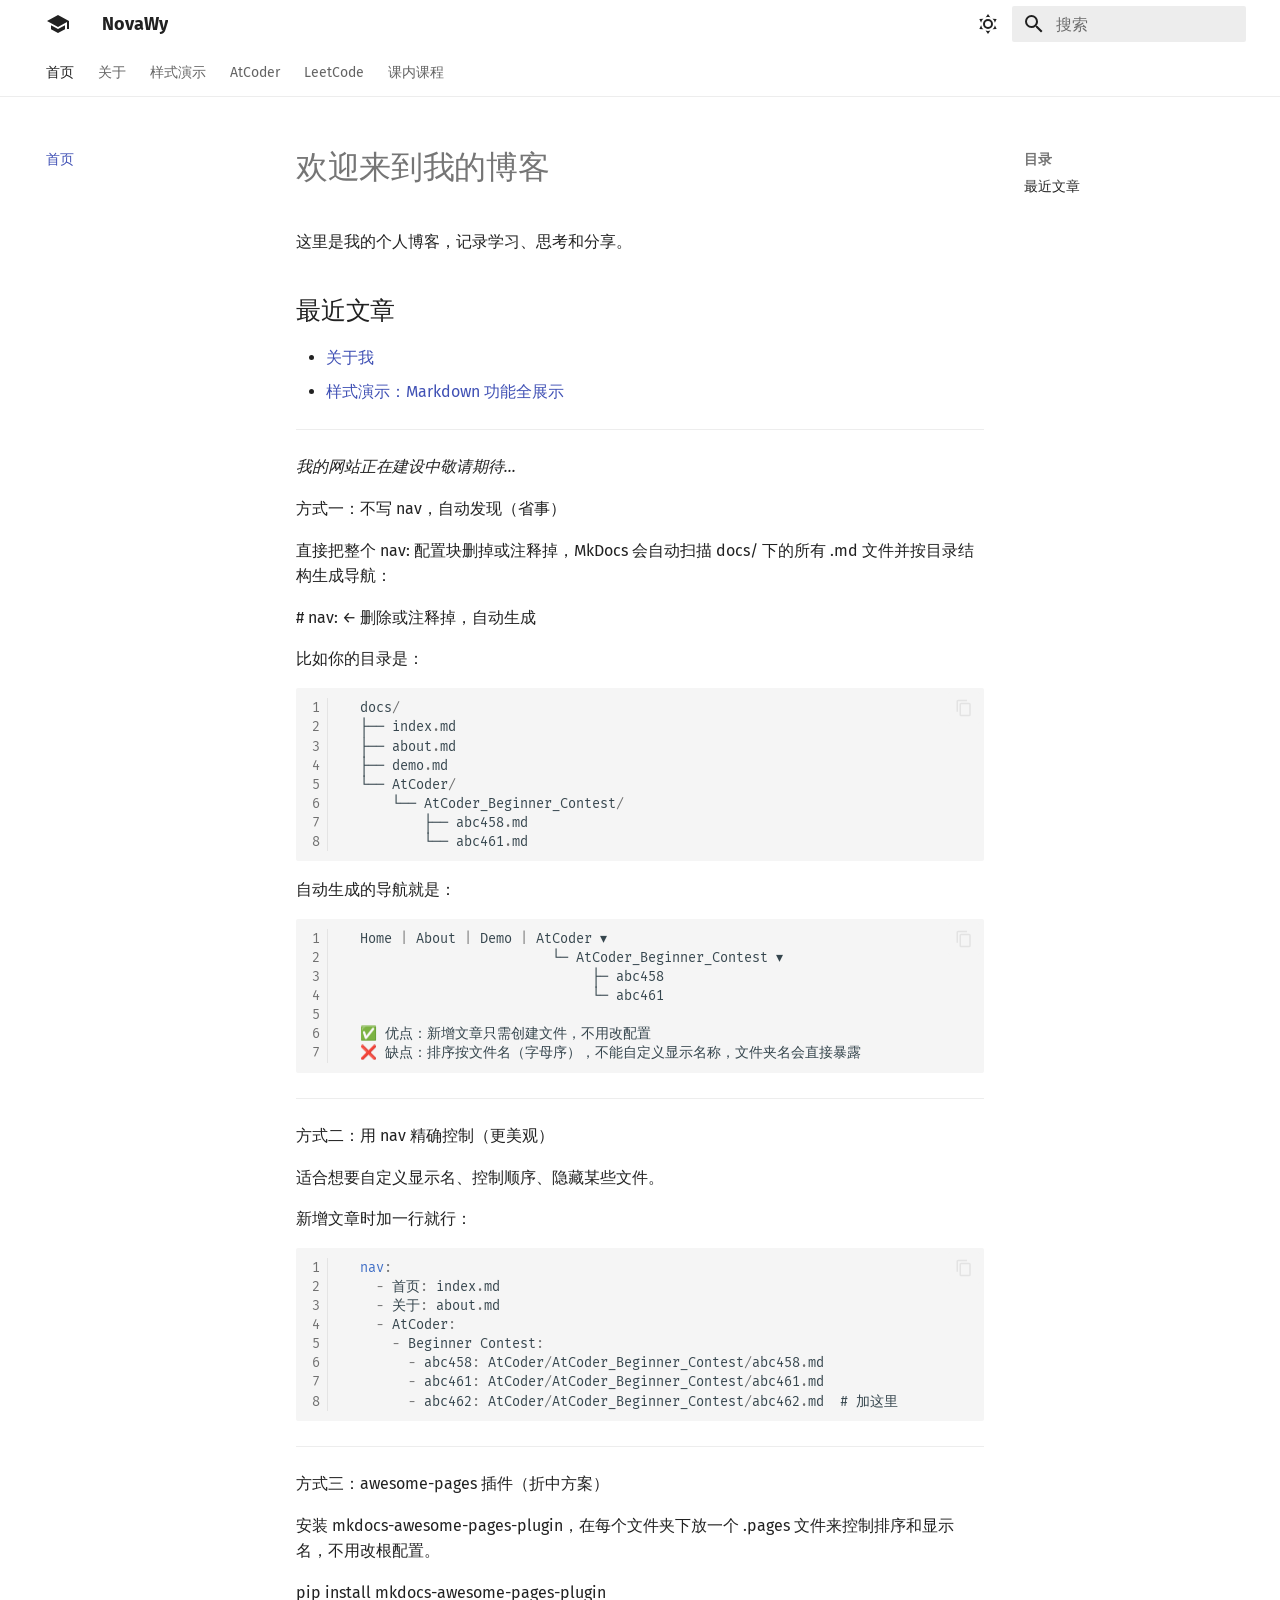
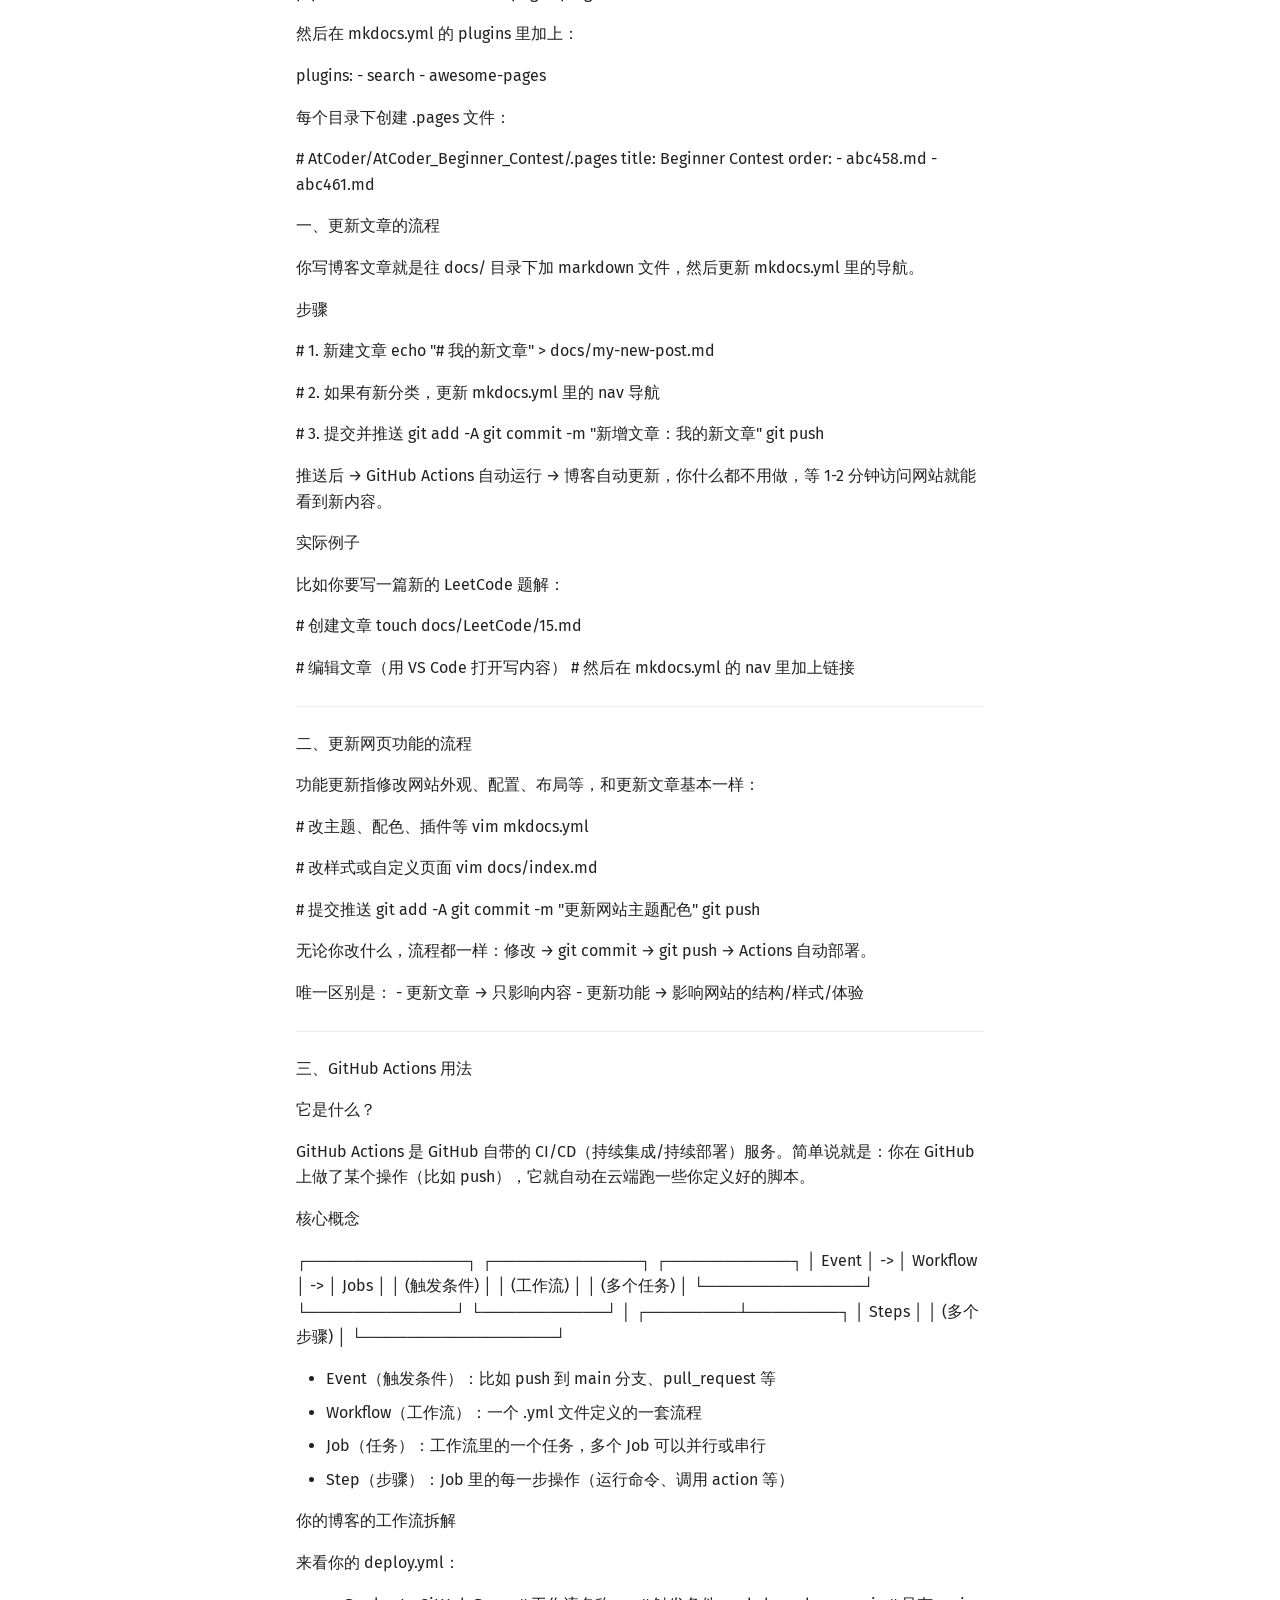
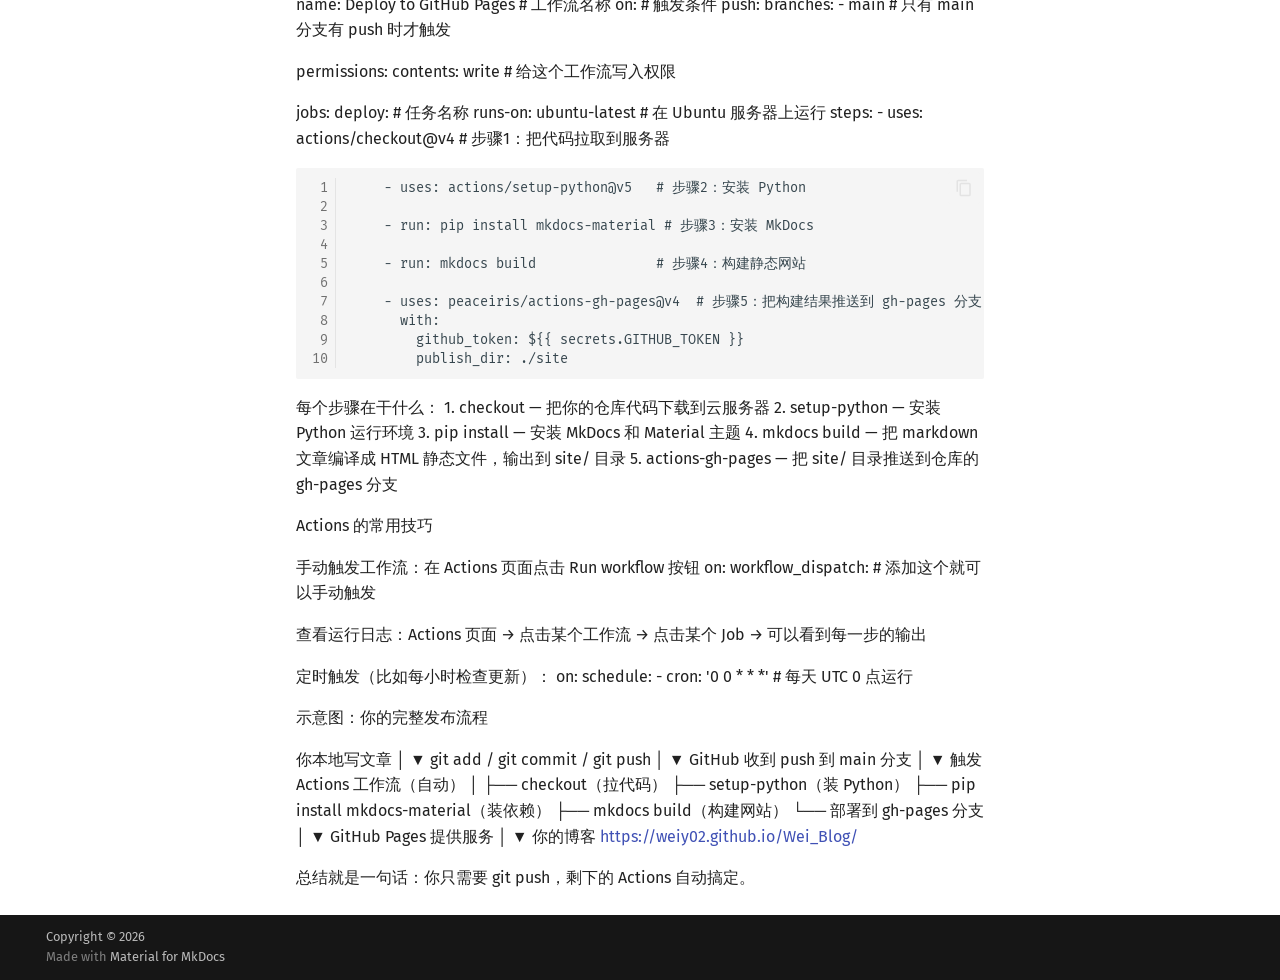
==== commit 04f71af3: "deploy: 6033b84983be1faaccca069578a612e2cba65527" ====
--- a/index.html
+++ b/index.html
@@ -753,6 +753,34 @@
 
               
             
+              
+                
+  
+  
+  
+  
+    <li class="md-nav__item">
+      <a href="LeetCode/46/" class="md-nav__link">
+        
+  
+  
+  <span class="md-ellipsis">
+    
+  
+    第46题
+  
+
+    
+  </span>
+  
+  
+
+      </a>
+    </li>
+  
+
+              
+            
           </ul>
         </nav>
       
@@ -825,6 +853,34 @@
     
   
     数据库
+  
+
+    
+  </span>
+  
+  
+
+      </a>
+    </li>
+  
+
+              
+            
+              
+                
+  
+  
+  
+  
+    <li class="md-nav__item">
+      <a href="Classes/Java/" class="md-nav__link">
+        
+  
+  
+  <span class="md-ellipsis">
+    
+  
+    Java
   
 
     
@@ -979,6 +1035,132 @@
   order:
     - abc458.md
     - abc461.md</p>
+<p>一、更新文章的流程</p>
+<p>你写博客文章就是往 docs/ 目录下加 markdown 文件，然后更新 mkdocs.yml 里的导航。</p>
+<p>步骤</p>
+<p># 1. 新建文章
+  echo "# 我的新文章" &gt; docs/my-new-post.md</p>
+<p># 2. 如果有新分类，更新 mkdocs.yml 里的 nav 导航</p>
+<p># 3. 提交并推送
+  git add -A
+  git commit -m "新增文章：我的新文章"
+  git push</p>
+<p>推送后 → GitHub Actions 自动运行 → 博客自动更新，你什么都不用做，等 1-2 分钟访问网站就能看到新内容。</p>
+<p>实际例子</p>
+<p>比如你要写一篇新的 LeetCode 题解：</p>
+<p># 创建文章
+  touch docs/LeetCode/15.md</p>
+<p># 编辑文章（用 VS Code 打开写内容）
+  # 然后在 mkdocs.yml 的 nav 里加上链接</p>
+<hr />
+<p>二、更新网页功能的流程</p>
+<p>功能更新指修改网站外观、配置、布局等，和更新文章基本一样：</p>
+<p># 改主题、配色、插件等
+  vim mkdocs.yml</p>
+<p># 改样式或自定义页面
+  vim docs/index.md</p>
+<p># 提交推送
+  git add -A
+  git commit -m "更新网站主题配色"
+  git push</p>
+<p>无论你改什么，流程都一样：修改 → git commit → git push → Actions 自动部署。</p>
+<p>唯一区别是：
+  - 更新文章 → 只影响内容
+  - 更新功能 → 影响网站的结构/样式/体验</p>
+<hr />
+<p>三、GitHub Actions 用法</p>
+<p>它是什么？</p>
+<p>GitHub Actions 是 GitHub 自带的 CI/CD（持续集成/持续部署）服务。简单说就是：你在 GitHub 上做了某个操作（比如
+  push），它就自动在云端跑一些你定义好的脚本。</p>
+<p>核心概念</p>
+<p>┌──────────────┐    ┌─────────────┐    ┌───────────┐
+  │   Event      │ -&gt; │  Workflow   │ -&gt; │   Jobs    │
+  │  (触发条件)   │    │  (工作流)    │    │  (多个任务) │
+  └──────────────┘    └─────────────┘    └───────────┘
+                                                │
+                                       ┌────────┴────────┐
+                                       │     Steps        │
+                                       │  (多个步骤)       │
+                                       └─────────────────┘</p>
+<ul>
+<li>Event（触发条件）：比如 push 到 main 分支、pull_request 等</li>
+<li>Workflow（工作流）：一个 .yml 文件定义的一套流程</li>
+<li>Job（任务）：工作流里的一个任务，多个 Job 可以并行或串行</li>
+<li>Step（步骤）：Job 里的每一步操作（运行命令、调用 action 等）</li>
+</ul>
+<p>你的博客的工作流拆解</p>
+<p>来看你的 deploy.yml：</p>
+<p>name: Deploy to GitHub Pages            # 工作流名称
+  on:                                     # 触发条件
+    push:
+      branches:
+        - main                            # 只有 main 分支有 push 时才触发</p>
+<p>permissions:
+    contents: write                       # 给这个工作流写入权限</p>
+<p>jobs:
+    deploy:                               # 任务名称
+      runs-on: ubuntu-latest              # 在 Ubuntu 服务器上运行
+      steps:
+        - uses: actions/checkout@v4       # 步骤1：把代码拉取到服务器</p>
+<div class="highlight"><table class="highlighttable"><tr><td class="linenos"><div class="linenodiv"><pre><span></span><span class="normal"> 1</span>
+<span class="normal"> 2</span>
+<span class="normal"> 3</span>
+<span class="normal"> 4</span>
+<span class="normal"> 5</span>
+<span class="normal"> 6</span>
+<span class="normal"> 7</span>
+<span class="normal"> 8</span>
+<span class="normal"> 9</span>
+<span class="normal">10</span></pre></div></td><td class="code"><div><pre><span></span><code>    - uses: actions/setup-python@v5   # 步骤2：安装 Python
+
+    - run: pip install mkdocs-material # 步骤3：安装 MkDocs
+
+    - run: mkdocs build               # 步骤4：构建静态网站
+
+    - uses: peaceiris/actions-gh-pages@v4  # 步骤5：把构建结果推送到 gh-pages 分支
+      with:
+        github_token: ${{ secrets.GITHUB_TOKEN }}
+        publish_dir: ./site
+</code></pre></div></td></tr></table></div>
+<p>每个步骤在干什么：
+  1. checkout — 把你的仓库代码下载到云服务器
+  2. setup-python — 安装 Python 运行环境
+  3. pip install — 安装 MkDocs 和 Material 主题
+  4. mkdocs build — 把 markdown 文章编译成 HTML 静态文件，输出到 site/ 目录
+  5. actions-gh-pages — 把 site/ 目录推送到仓库的 gh-pages 分支</p>
+<p>Actions 的常用技巧</p>
+<p>手动触发工作流：在 Actions 页面点击 Run workflow 按钮
+  on:
+    workflow_dispatch:  # 添加这个就可以手动触发</p>
+<p>查看运行日志：Actions 页面 → 点击某个工作流 → 点击某个 Job → 可以看到每一步的输出</p>
+<p>定时触发（比如每小时检查更新）：
+  on:
+    schedule:
+      - cron: '0 0 * * *'  # 每天 UTC 0 点运行</p>
+<p>示意图：你的完整发布流程</p>
+<p>你本地写文章
+      │
+      ▼
+  git add / git commit / git push
+      │
+      ▼
+  GitHub 收到 push 到 main 分支
+      │
+      ▼
+  触发 Actions 工作流（自动）
+      │
+      ├── checkout（拉代码）
+      ├── setup-python（装 Python）
+      ├── pip install mkdocs-material（装依赖）
+      ├── mkdocs build（构建网站）
+      └── 部署到 gh-pages 分支
+          │
+          ▼
+      GitHub Pages 提供服务
+          │
+          ▼
+      你的博客 <a href="https://weiy02.github.io/Wei_Blog/">https://weiy02.github.io/Wei_Blog/</a></p>
+<p>总结就是一句话：你只需要 git push，剩下的 Actions 自动搞定。</p>
 
 
 
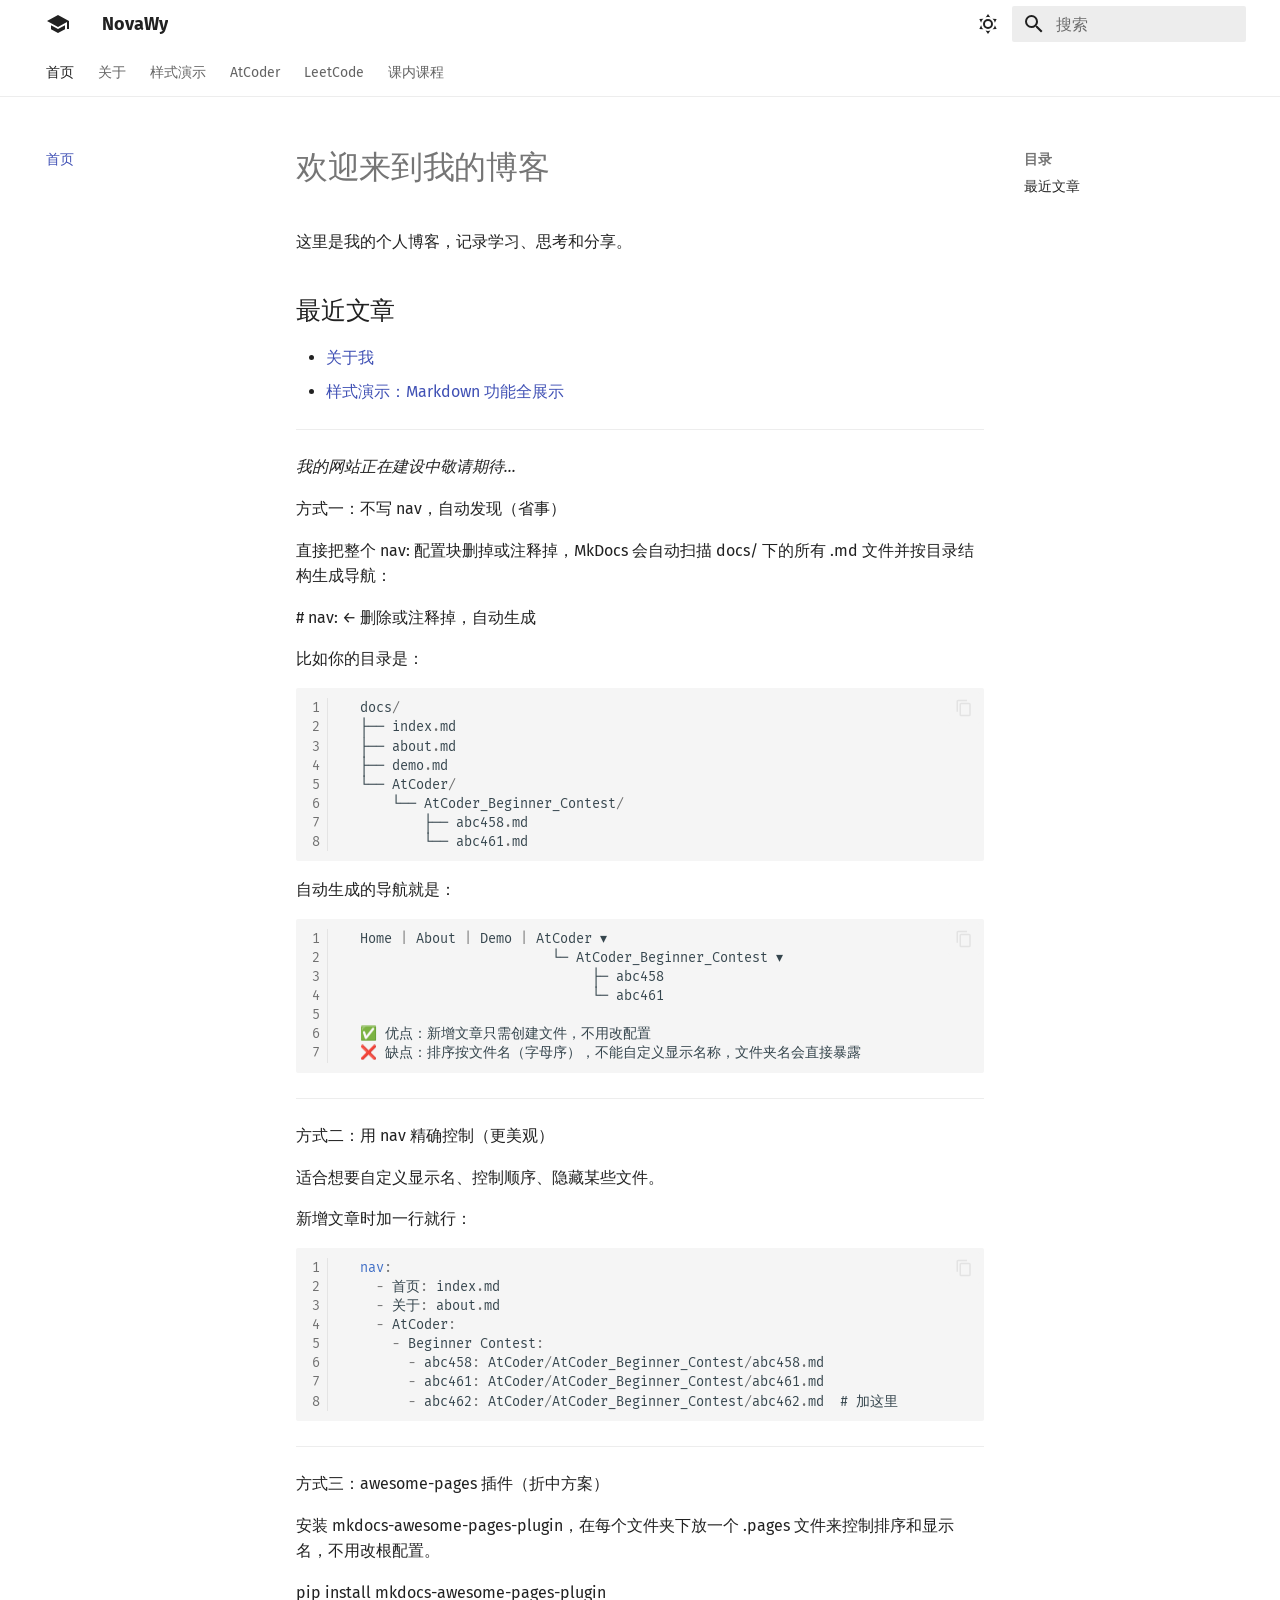
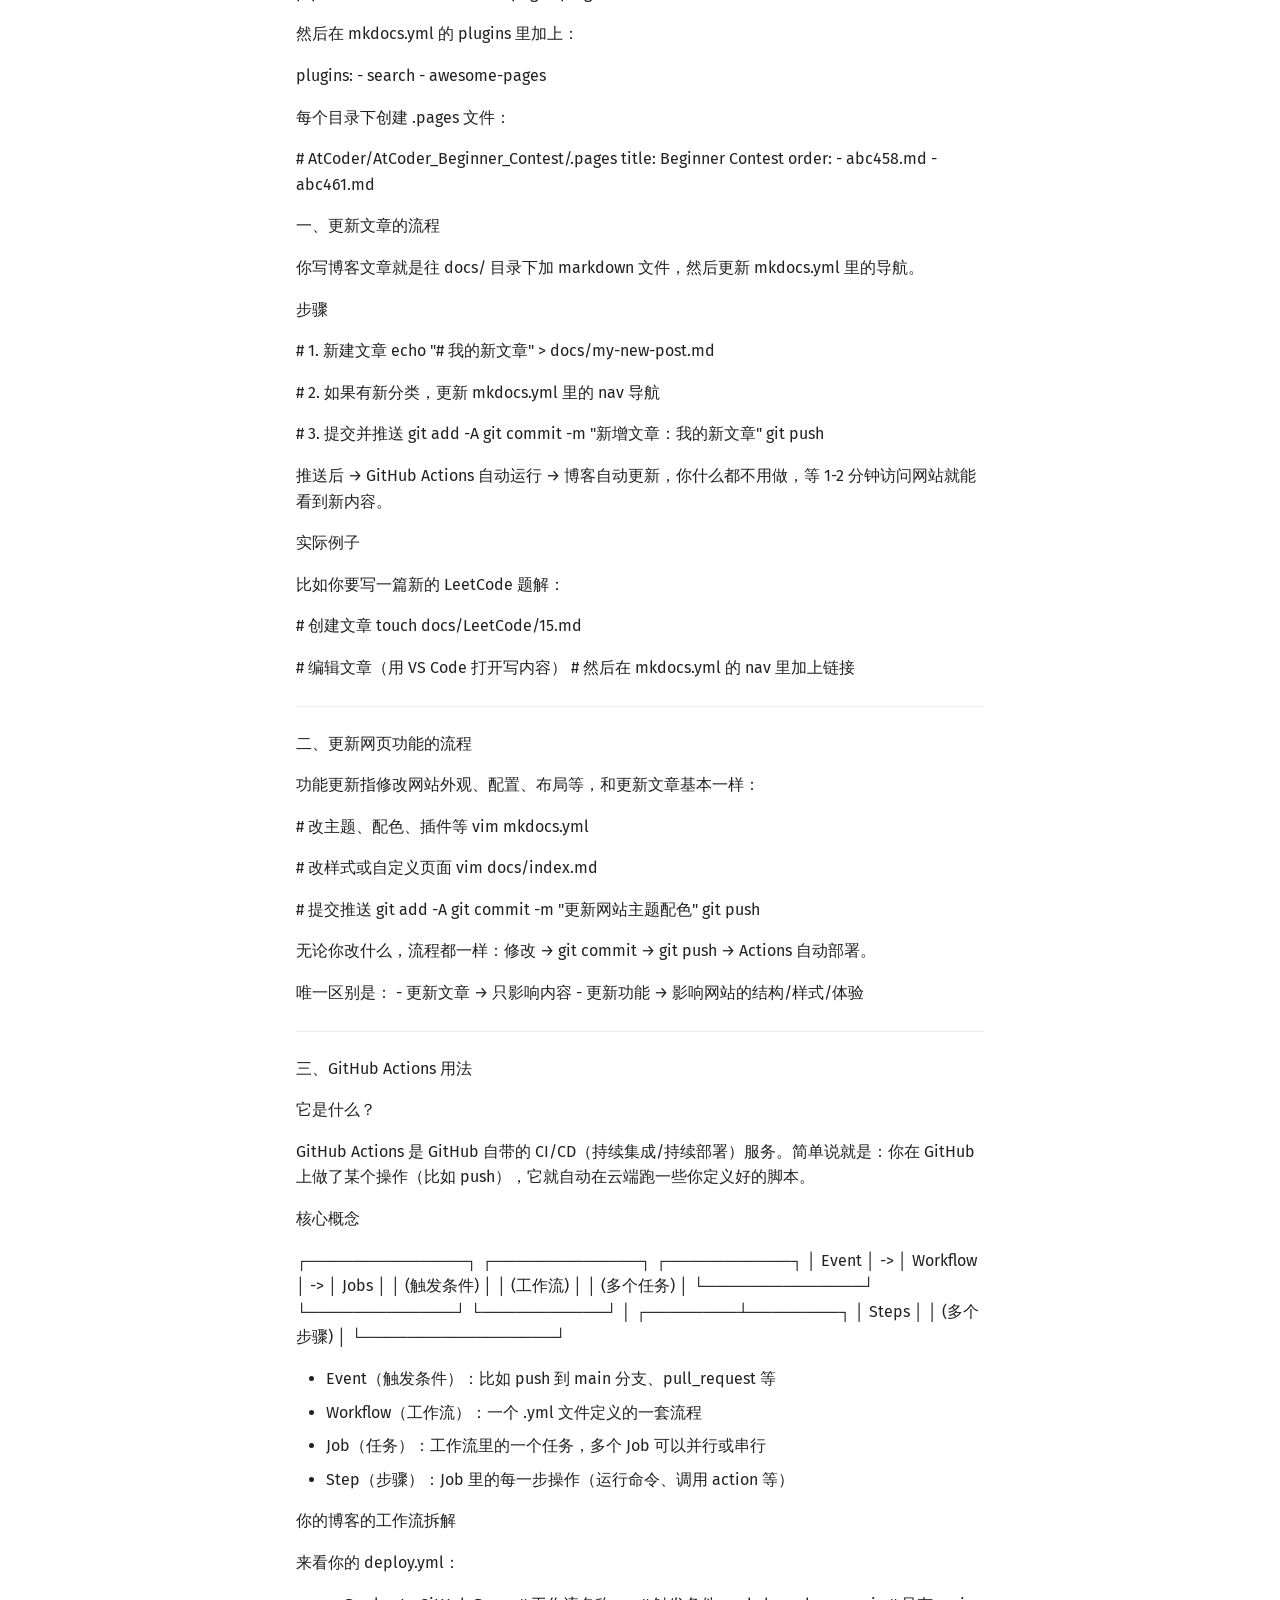
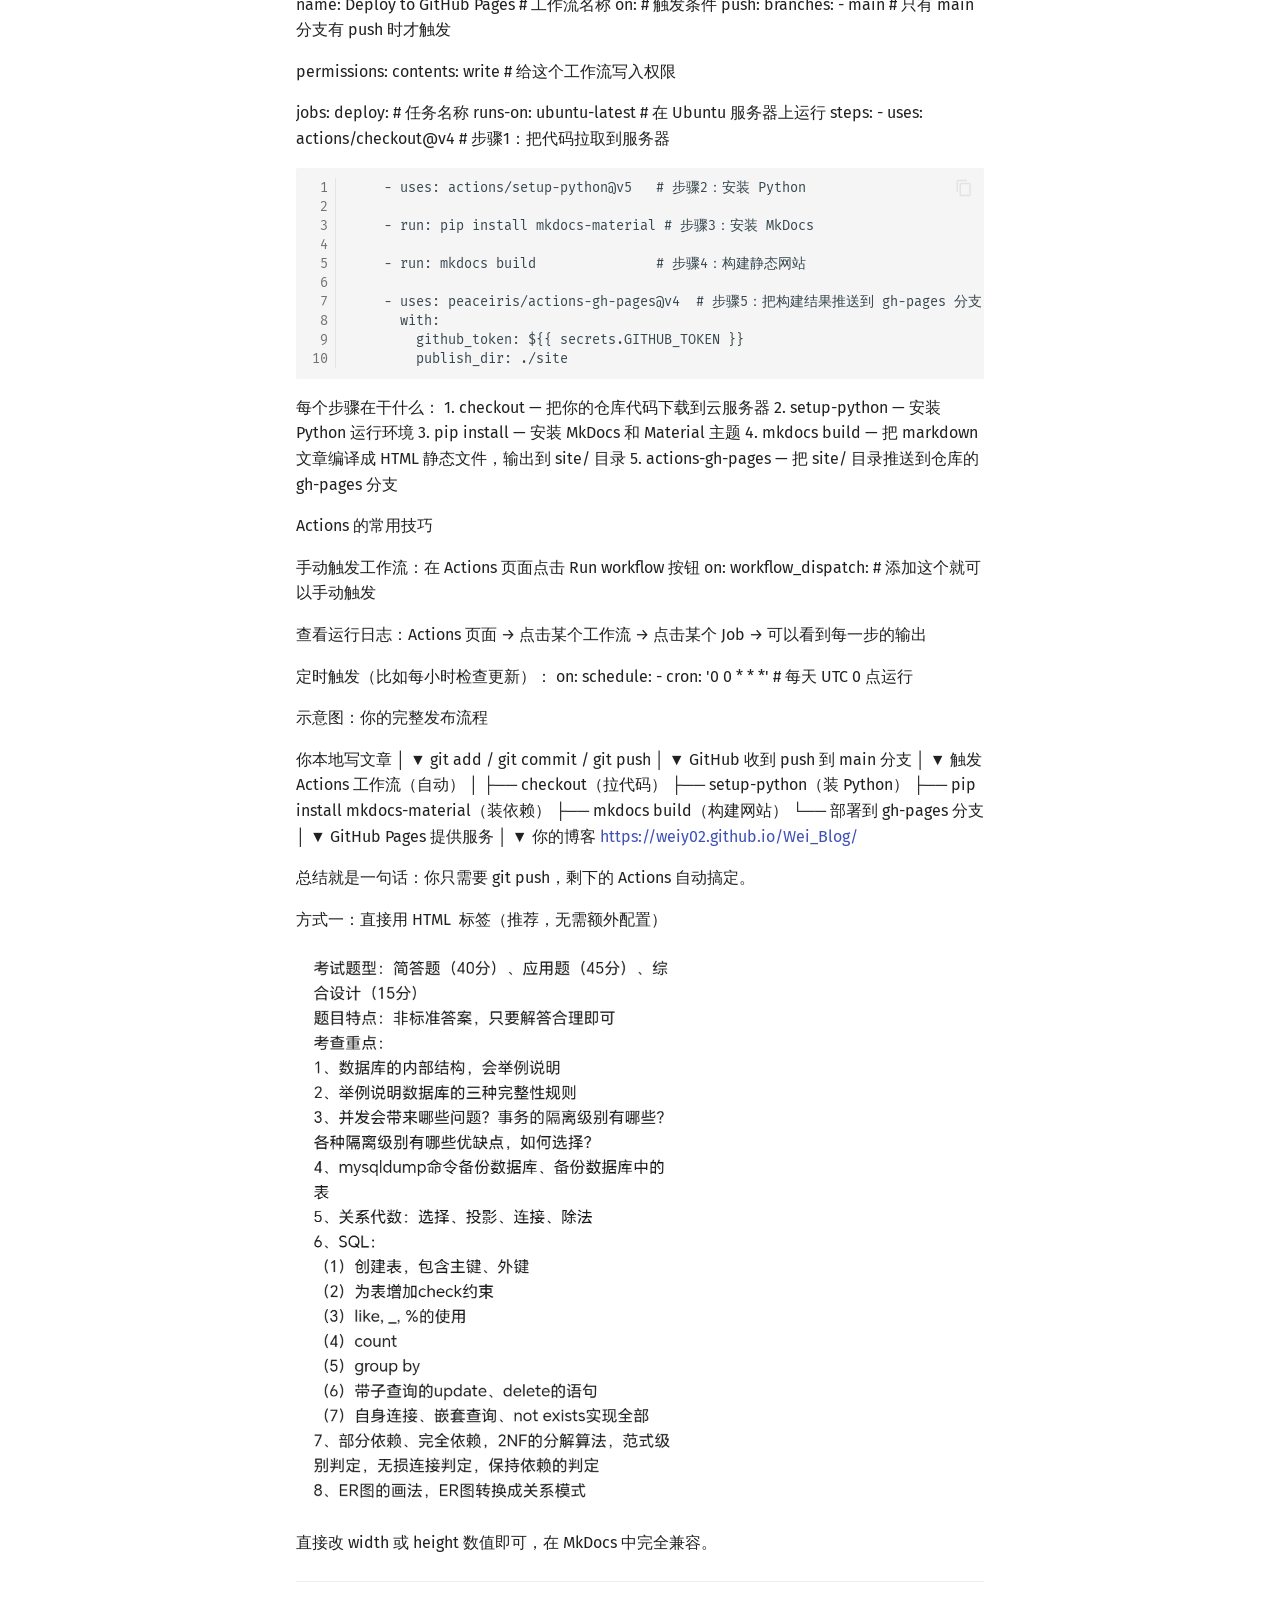
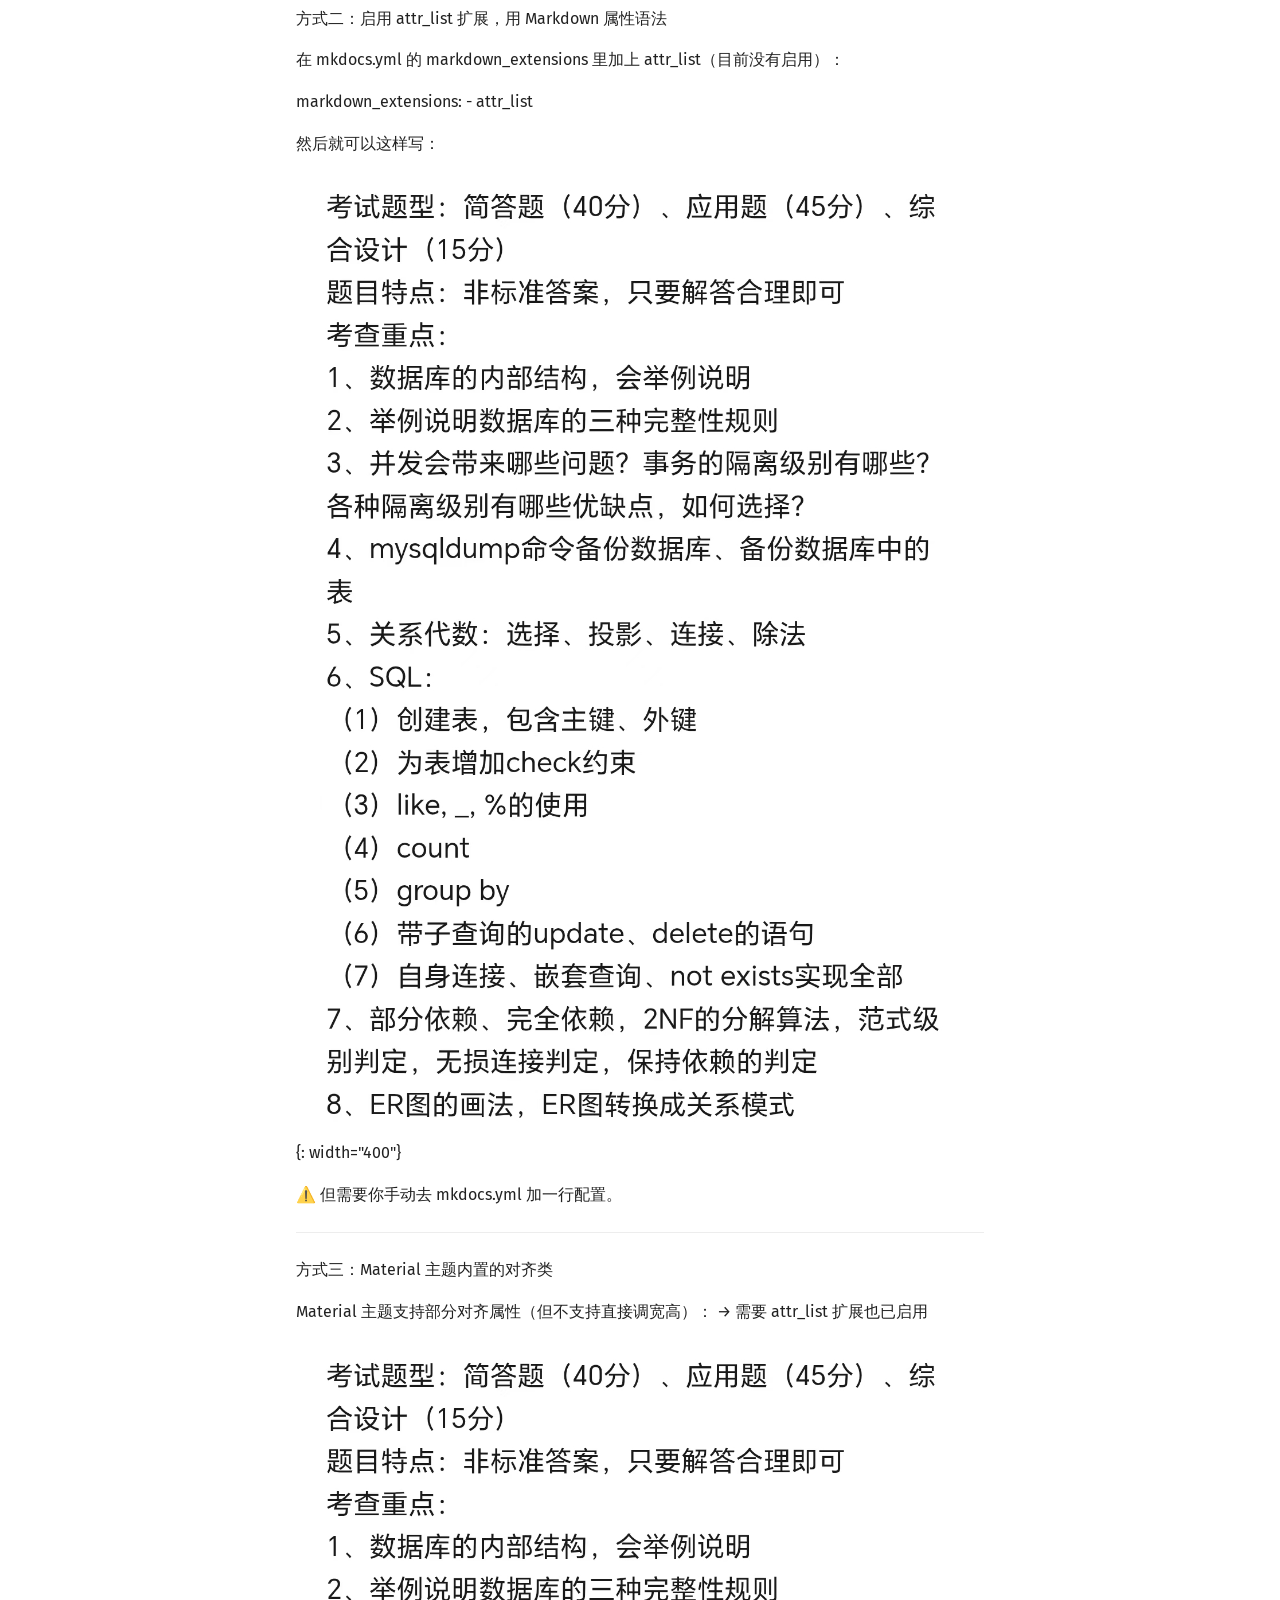
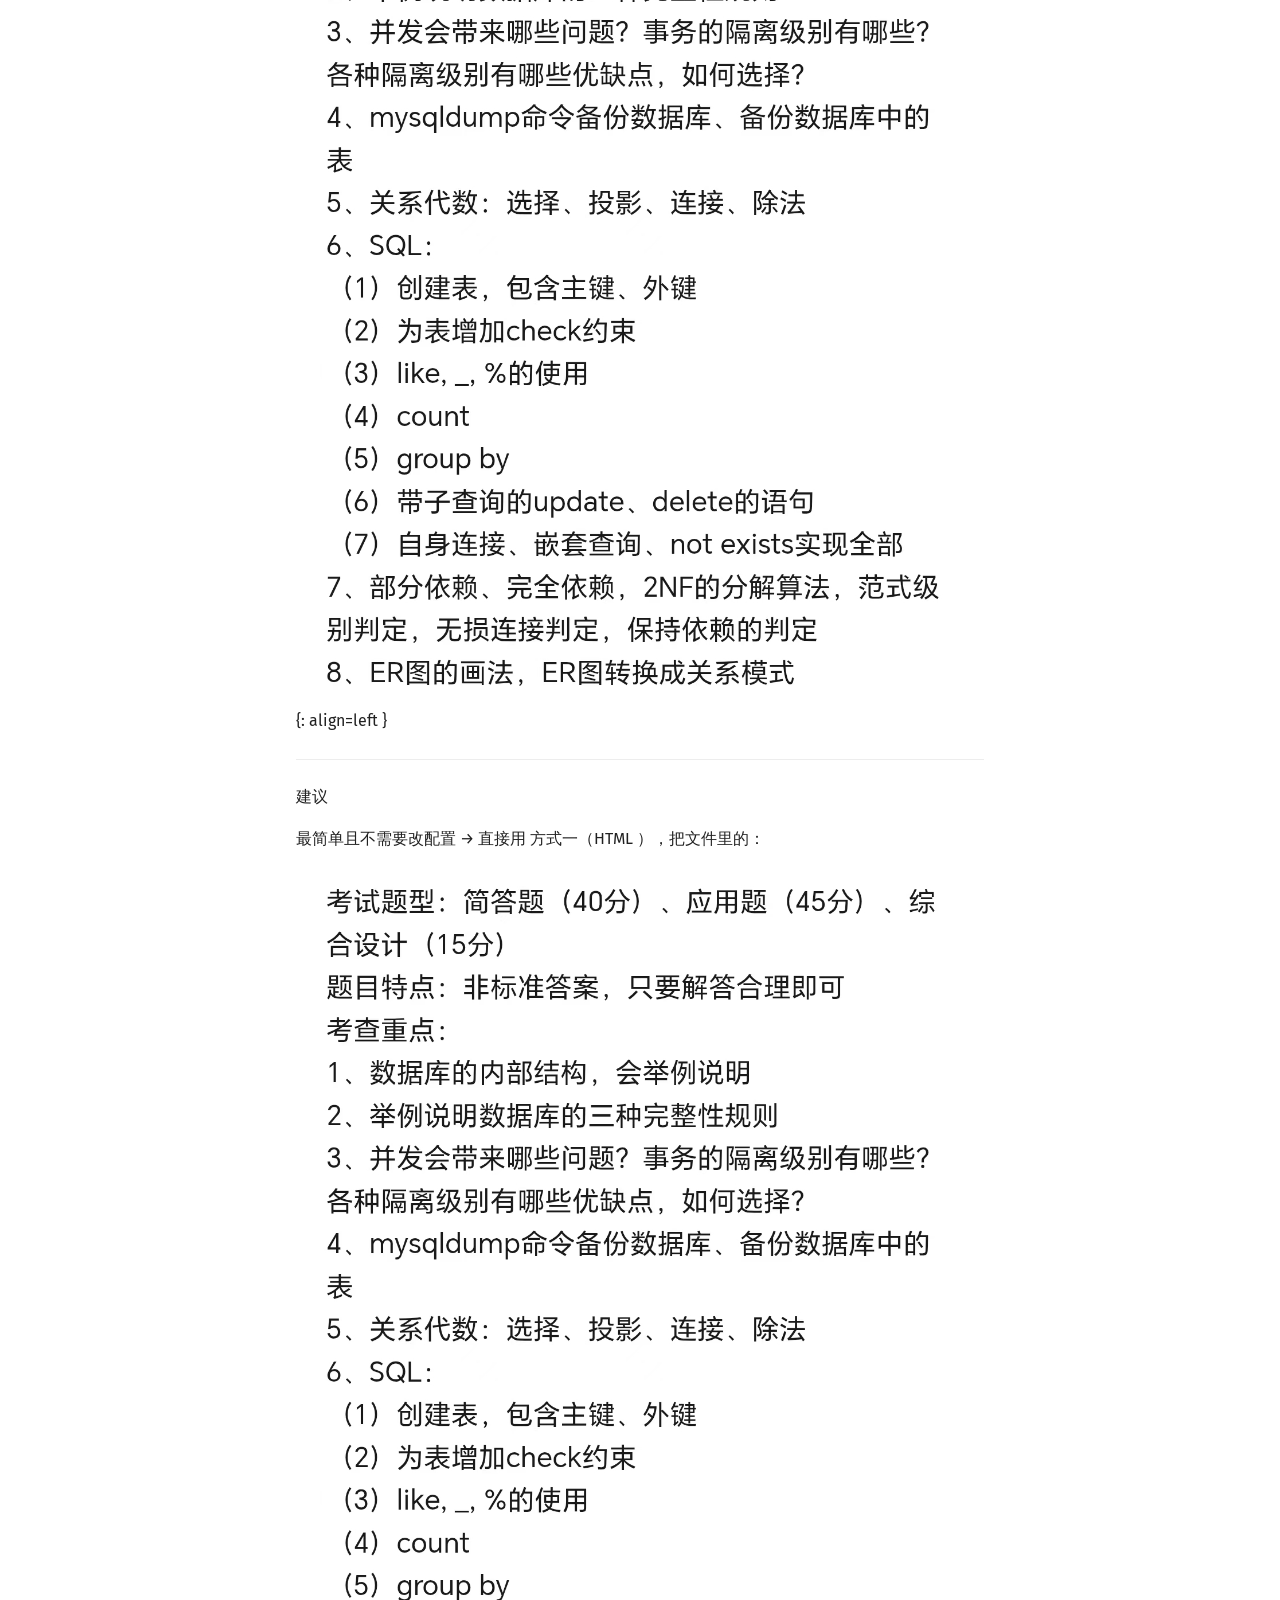
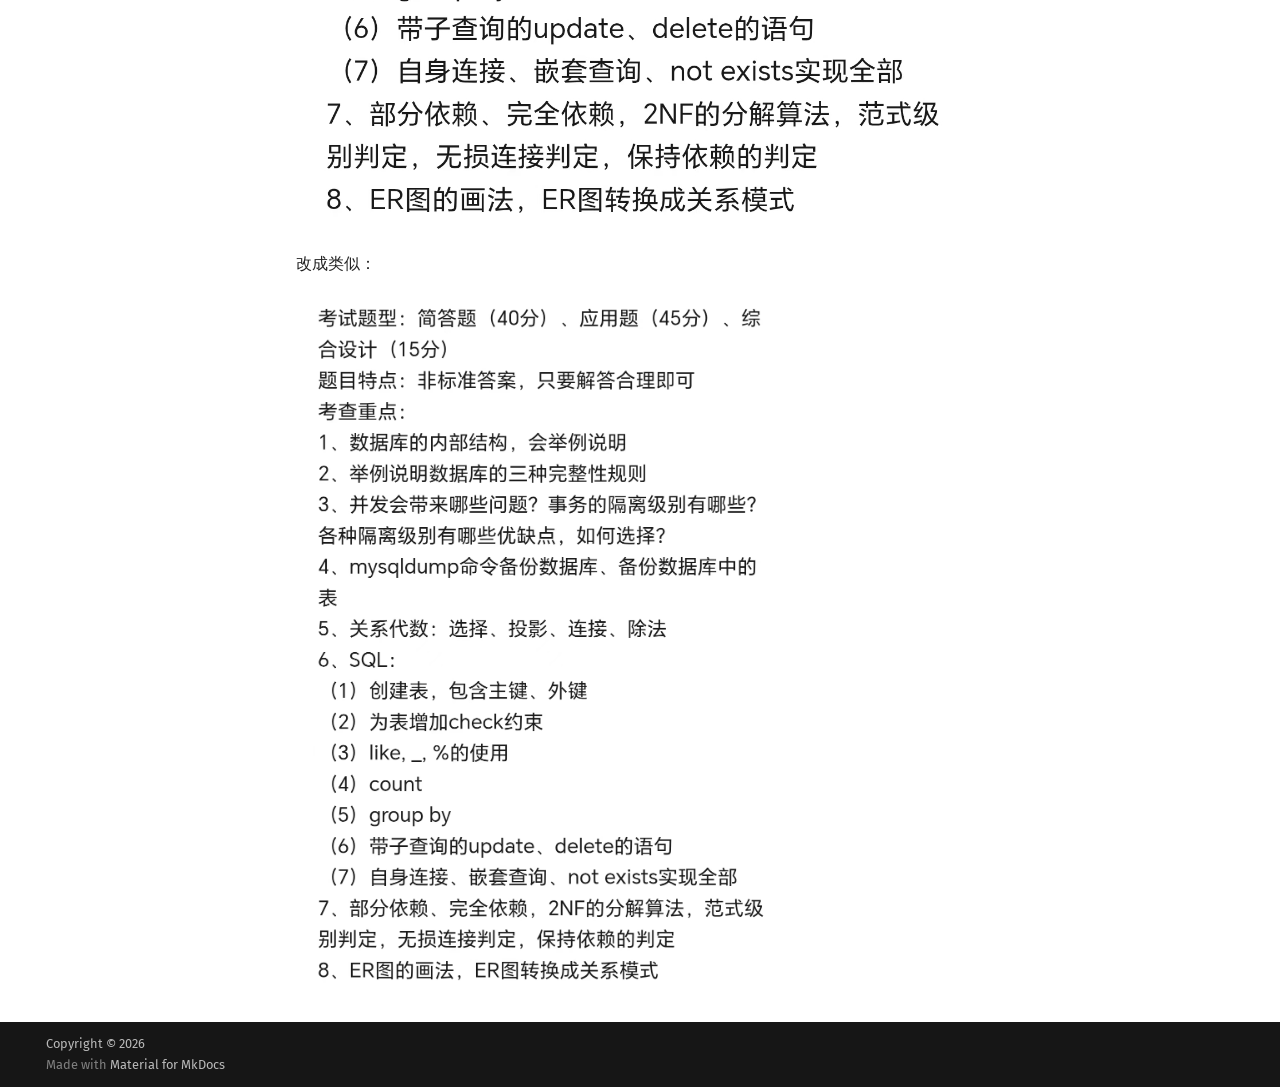
==== commit 7d19327f: "deploy: a398a7db6b7e8351f9f267c750253f8e18c0cc98" ====
--- a/index.html
+++ b/index.html
@@ -1161,6 +1161,28 @@
           ▼
       你的博客 <a href="https://weiy02.github.io/Wei_Blog/">https://weiy02.github.io/Wei_Blog/</a></p>
 <p>总结就是一句话：你只需要 git push，剩下的 Actions 自动搞定。</p>
+<p>方式一：直接用 HTML <img> 标签（推荐，无需额外配置）</p>
+<p><img src="../images/Classes/数据库/群公告.jpg" alt="群公告" width="400" /></p>
+<p>直接改 width 或 height 数值即可，在 MkDocs 中完全兼容。</p>
+<hr />
+<p>方式二：启用 attr_list 扩展，用 Markdown 属性语法</p>
+<p>在 mkdocs.yml 的 markdown_extensions 里加上 attr_list（目前没有启用）：</p>
+<p>markdown_extensions:
+    - attr_list</p>
+<p>然后就可以这样写：</p>
+<p><img alt="群公告" src="../images/Classes/数据库/群公告.jpg" />{: width="400"}</p>
+<p>⚠️ 但需要你手动去 mkdocs.yml 加一行配置。</p>
+<hr />
+<p>方式三：Material 主题内置的对齐类</p>
+<p>Material 主题支持部分对齐属性（但不支持直接调宽高）：
+  → 需要 attr_list 扩展也已启用</p>
+<p><img alt="群公告" src="../images/Classes/数据库/群公告.jpg" />{: align=left }</p>
+<hr />
+<p>建议</p>
+<p>最简单且不需要改配置 → 直接用 方式一（HTML <img>），把文件里的：</p>
+<p><img alt="群公告" src="../images/Classes/数据库/群公告.jpg" title="复习重点" /></p>
+<p>改成类似：</p>
+<p><img src="../images/Classes/数据库/群公告.jpg" alt="群公告" width="500" /></p>
 
 
 
